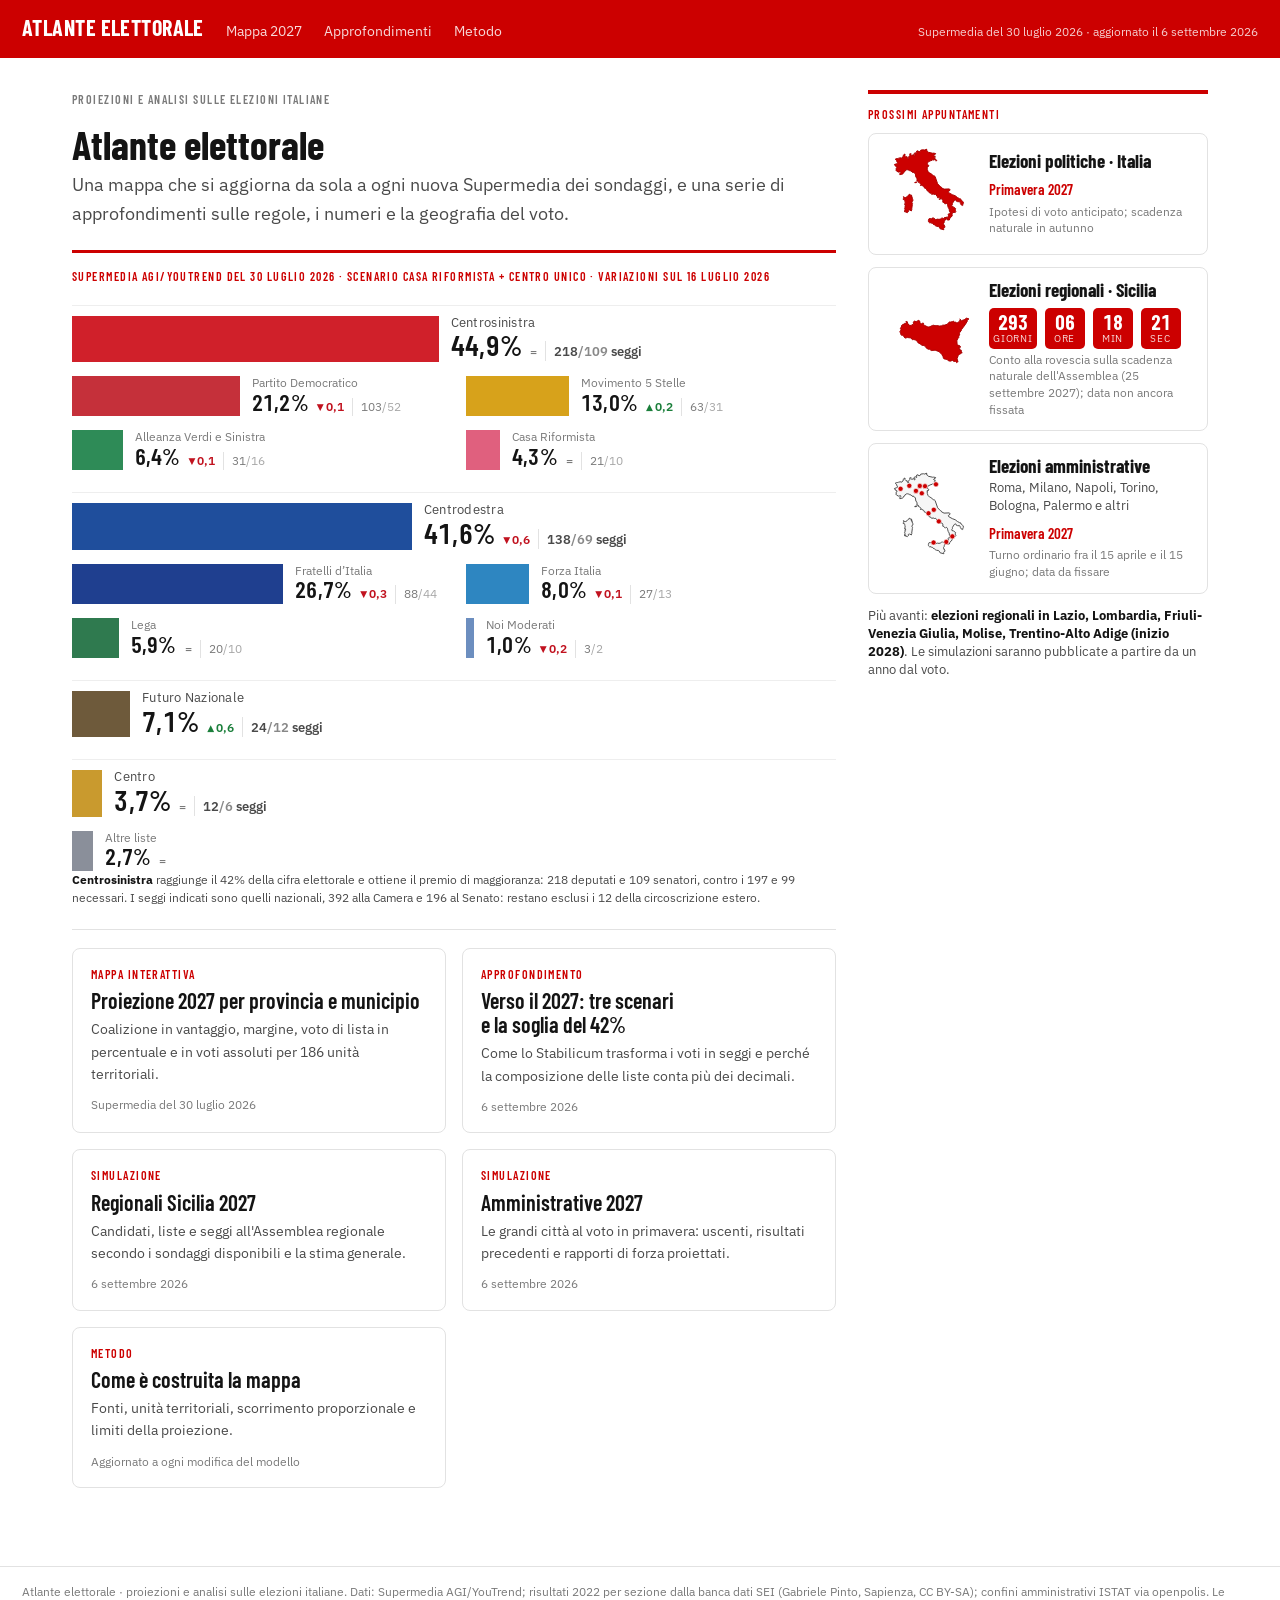
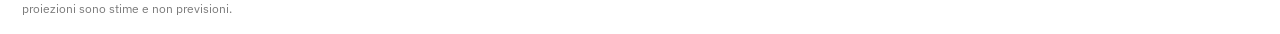
==== index.html @ 19d6c2e7 "Add files via upload" ====
<!doctype html>
<html lang="it">
<head>
<meta charset="utf-8">
<meta name="viewport" content="width=device-width,initial-scale=1">
<title>Atlante elettorale</title>
<meta name="description" content="Proiezioni e analisi sulle elezioni italiane: mappa interattiva del 2027 aggiornata ogni due settimane, simulazioni e approfondimenti.">
<link rel="stylesheet" href="https://fonts.googleapis.com/css2?family=Barlow+Condensed:wght@500;600;700&family=IBM+Plex+Sans:ital,wght@0,400;0,500;0,600;1,400&display=swap">
<link rel="stylesheet" href="./assets/site.css">
</head>
<body><nav class="site-nav">
  <a class="brand" href="./index.html">Atlante elettorale</a>
  <a class="item" href="./mappa/index.html">Mappa 2027</a>
  <a class="item" href="./approfondimenti/index.html">Approfondimenti</a>
  <a class="item" href="./approfondimenti/metodo.html">Metodo</a>
  <span class="right" id="site-updated"></span>
</nav><div class="home">
<main class="prose">
<div class="meta">Proiezioni e analisi sulle elezioni italiane</div>
<h1>Atlante elettorale</h1>
<p class="lede">Una mappa che si aggiorna da sola a ogni nuova Supermedia dei sondaggi, e una serie di approfondimenti sulle regole, i numeri e la geografia del voto.</p>
<section class="supermedia" id="supermedia">
  <div class="eyebrow" id="sm-title">Supermedia AGI/YouTrend applicata allo scenario</div>
  <div class="nat" id="sm-strip"></div>
  <p class="sm-cap" id="sm-cap"></p>
</section>
<div class="cards">
  <a class="card" href="mappa/index.html"><div class="k">Mappa interattiva</div><h3>Proiezione 2027 per provincia e municipio</h3><p>Coalizione in vantaggio, margine, voto di lista in percentuale e in voti assoluti per 186 unità territoriali.</p><div class="d">Supermedia del <span data-scenario>…</span></div></a>
  <a class="card" href="approfondimenti/scenari-2027.html"><div class="k">Approfondimento</div><h3>Verso il 2027: tre scenari e la soglia del 42%</h3><p>Come lo Stabilicum trasforma i voti in seggi e perché la composizione delle liste conta più dei decimali.</p><div class="d">6 settembre 2026</div></a>
  <a class="card" href="approfondimenti/regionali-sicilia-2027.html"><div class="k">Simulazione</div><h3>Regionali Sicilia 2027</h3><p>Candidati, liste e seggi all'Assemblea regionale secondo i sondaggi disponibili e la stima generale.</p><div class="d">6 settembre 2026</div></a>
  <a class="card" href="approfondimenti/amministrative-2027.html"><div class="k">Simulazione</div><h3>Amministrative 2027</h3><p>Le grandi città al voto in primavera: uscenti, risultati precedenti e rapporti di forza proiettati.</p><div class="d">6 settembre 2026</div></a>
  <a class="card" href="approfondimenti/metodo.html"><div class="k">Metodo</div><h3>Come è costruita la mappa</h3><p>Fonti, unità territoriali, scorrimento proporzionale e limiti della proiezione.</p><div class="d">Aggiornato a ogni modifica del modello</div></a>
</div>
</main>
<aside class="agenda"><div class="eyebrow">Prossimi appuntamenti</div><a class="evt" href="mappa/index.html"><svg class="shape" viewBox="0 0 120 120" aria-hidden="true"><path class="hl" d="M33.0 83.3 L32.0 82.7 L31.4 83.4 L30.9 81.7 L30.2 81.6 L29.8 82.6 L29.4 81.8 L29.5 81.0 L30.2 81.6 L30.3 81.3 L29.5 80.0 L30.0 79.3 L29.9 79.1 L29.8 79.0 L29.8 78.9 L29.5 78.5 L30.2 76.3 L30.0 74.8 L30.4 75.2 L30.9 73.8 L30.4 73.3 L30.0 73.8 L29.7 73.4 L29.8 72.3 L29.5 72.1 L30.4 71.6 L30.1 70.7 L30.3 69.7 L29.6 69.2 L29.7 68.3 L29.0 66.8 L28.3 67.0 L28.2 66.5 L28.0 67.0 L27.8 66.4 L28.3 65.8 L27.8 65.4 L28.4 64.1 L28.4 63.8 L28.1 63.4 L28.3 63.1 L29.1 64.3 L30.9 64.4 L32.5 63.5 L34.1 61.6 L35.3 61.2 L35.1 60.4 L35.3 60.5 L35.8 60.3 L35.8 60.4 L36.1 60.6 L36.0 60.9 L37.1 61.1 L37.3 61.8 L37.9 61.3 L38.2 61.7 L37.7 62.7 L38.1 62.4 L38.1 62.8 L38.4 62.6 L38.9 62.8 L38.5 62.8 L38.3 62.9 L38.2 63.5 L37.9 63.4 L37.7 63.5 L37.7 63.6 L38.3 63.8 L38.7 63.6 L38.5 63.9 L38.9 64.2 L39.3 64.3 L39.0 64.4 L38.9 64.9 L39.5 66.6 L39.8 67.2 L40.1 67.3 L39.6 68.7 L38.6 70.0 L38.8 71.1 L39.4 71.7 L39.0 72.6 L39.2 73.1 L38.4 78.7 L38.4 79.0 L38.7 79.2 L37.9 81.2 L36.2 80.1 L35.6 79.9 L35.2 80.4 L34.8 80.1 L34.1 80.9 L34.4 81.3 L34.1 82.3 L34.1 82.3 L33.3 83.0 L33.2 83.1 L33.0 83.3 L33.0 83.3Z M23.1 35.1 L24.7 33.2 L24.5 32.1 L22.1 32.7 L19.6 31.5 L18.7 30.3 L18.7 29.7 L19.2 29.6 L18.5 28.6 L19.3 27.8 L19.3 27.3 L20.1 27.1 L19.5 26.2 L19.7 25.8 L17.7 25.0 L17.7 24.0 L17.1 23.9 L16.8 23.1 L17.9 22.6 L18.8 22.8 L19.3 22.1 L20.1 22.1 L20.5 21.7 L20.3 21.0 L20.9 20.2 L19.5 19.3 L19.5 17.9 L18.2 17.1 L18.2 16.1 L19.1 15.9 L19.8 15.2 L20.3 15.8 L21.7 15.2 L22.3 15.5 L23.7 14.6 L25.8 15.3 L26.1 14.5 L26.9 14.4 L27.0 13.5 L27.9 13.1 L27.8 12.3 L27.4 11.9 L29.1 10.8 L29.0 10.4 L30.0 10.0 L30.0 12.1 L31.2 13.3 L33.0 13.7 L32.5 14.6 L33.3 14.9 L33.6 15.7 L33.4 16.1 L34.3 16.2 L34.7 15.4 L34.0 14.8 L34.3 14.5 L34.1 14.1 L35.8 12.2 L36.2 11.3 L35.8 10.3 L36.1 9.7 L36.7 9.5 L37.0 10.0 L37.4 9.6 L37.4 10.8 L38.0 11.5 L39.2 11.7 L39.4 11.1 L41.0 10.8 L41.7 12.3 L42.3 12.3 L42.6 12.0 L42.1 11.2 L42.5 10.5 L41.6 10.2 L41.6 9.3 L42.1 8.6 L43.0 8.3 L43.5 9.1 L44.7 9.2 L44.9 8.5 L44.1 7.9 L44.8 6.2 L46.2 6.0 L46.9 6.5 L46.6 6.9 L48.7 7.1 L49.8 5.1 L53.1 4.7 L54.0 5.1 L57.5 4.0 L57.3 4.5 L56.7 4.7 L56.9 5.6 L57.8 5.9 L57.9 6.9 L58.4 7.0 L59.1 7.8 L64.8 9.1 L65.8 8.9 L68.3 9.4 L68.1 10.2 L67.4 10.2 L65.8 11.6 L66.2 12.5 L67.9 12.7 L66.6 14.4 L67.0 14.8 L67.8 14.6 L67.3 15.9 L67.4 16.3 L68.9 17.0 L69.8 18.0 L69.2 18.5 L68.3 18.4 L69.0 18.2 L68.6 18.1 L68.7 17.8 L68.6 17.6 L68.0 17.0 L67.0 16.4 L66.9 16.9 L67.1 17.1 L66.2 17.6 L64.4 17.3 L63.8 18.0 L62.5 18.2 L58.6 20.1 L58.0 21.8 L58.3 23.3 L59.9 24.5 L58.7 26.2 L58.6 26.2 L58.2 26.2 L58.6 26.2 L58.1 25.7 L57.7 25.9 L57.9 29.3 L58.7 31.7 L60.8 33.9 L62.4 34.5 L65.2 36.9 L66.4 37.6 L66.8 37.4 L67.6 38.1 L70.8 47.2 L74.1 50.7 L75.5 51.4 L75.7 52.3 L78.8 53.9 L85.0 53.6 L85.9 54.0 L86.2 54.3 L86.3 55.3 L84.2 56.9 L84.6 58.3 L89.1 60.8 L92.8 62.2 L95.6 64.4 L98.2 65.8 L98.9 65.8 L99.2 66.0 L98.9 66.3 L99.5 66.3 L100.0 67.4 L101.1 68.1 L102.2 69.4 L102.5 69.6 L103.2 71.4 L102.9 71.7 L102.9 72.0 L102.4 72.5 L102.2 74.2 L101.9 74.5 L99.8 73.2 L99.2 71.9 L99.5 71.4 L98.9 70.7 L98.9 70.3 L98.6 70.0 L98.7 70.0 L98.4 69.7 L95.8 69.6 L93.6 68.5 L93.9 68.0 L93.0 67.4 L91.6 68.1 L89.3 71.7 L89.4 72.9 L88.4 74.7 L88.7 75.7 L90.5 76.1 L93.3 78.2 L92.9 79.1 L93.2 80.1 L92.9 81.1 L93.6 81.9 L92.8 83.2 L91.3 82.8 L89.3 83.9 L88.8 84.9 L89.0 87.6 L87.2 89.0 L86.1 90.5 L85.4 92.5 L82.9 92.5 L82.2 91.7 L82.2 89.6 L83.4 89.1 L84.2 87.5 L84.4 86.5 L83.7 85.6 L84.8 84.8 L86.2 84.6 L86.5 83.1 L85.6 81.8 L85.2 78.8 L84.0 76.8 L83.2 74.0 L83.4 73.9 L83.4 73.8 L83.3 73.5 L82.5 72.2 L82.2 71.9 L82.2 71.8 L81.4 71.8 L80.7 72.5 L79.9 72.1 L79.6 72.2 L79.6 71.7 L78.6 70.8 L77.0 70.1 L77.6 68.7 L76.1 66.0 L73.9 66.4 L73.4 66.6 L72.7 67.0 L72.8 66.4 L73.8 65.7 L73.7 65.3 L73.3 65.1 L72.7 64.5 L72.3 64.3 L71.7 64.8 L71.1 64.4 L70.9 64.6 L71.0 64.9 L70.6 64.8 L70.7 64.2 L70.4 63.4 L68.5 60.5 L67.6 60.3 L67.2 60.8 L65.1 59.9 L63.4 60.6 L62.6 59.2 L60.4 58.5 L59.0 56.6 L57.4 55.6 L56.8 53.9 L55.2 52.7 L54.6 52.8 L53.2 50.3 L50.5 49.1 L50.1 49.2 L49.9 49.6 L49.3 49.3 L49.3 48.8 L49.9 48.7 L49.9 48.0 L48.2 46.0 L46.6 45.4 L46.9 44.3 L46.1 43.9 L44.9 44.1 L45.1 41.1 L43.4 38.2 L43.5 38.2 L43.6 37.8 L43.4 38.0 L43.0 35.0 L41.8 33.6 L40.2 32.7 L40.0 32.8 L40.1 33.3 L37.6 31.5 L35.8 30.4 L35.6 30.9 L34.8 30.2 L33.5 29.8 L33.5 29.9 L32.9 29.7 L32.2 29.7 L30.1 31.0 L29.9 31.9 L28.7 32.5 L28.0 34.2 L27.3 34.9 L23.6 35.9 L23.1 35.1Z M43.8 45.7 L42.3 46.0 L42.1 45.6 L43.1 45.5 L43.2 45.1 L43.9 45.4 L44.3 44.7 L44.5 44.9 L44.4 45.2 L44.5 45.6 L44.1 45.8 L44.4 46.3 L43.8 45.7Z M72.7 101.3 L71.5 100.5 L69.7 100.5 L69.1 100.1 L68.5 100.0 L67.1 98.7 L65.1 97.7 L64.3 96.7 L63.2 96.7 L62.7 95.9 L60.7 96.0 L59.3 94.7 L59.2 94.2 L58.9 93.7 L59.4 93.0 L59.2 92.7 L59.6 91.7 L59.4 91.6 L61.0 90.7 L61.1 90.0 L62.4 91.5 L63.7 90.9 L63.5 90.5 L63.9 89.9 L64.5 90.1 L65.4 89.6 L65.9 90.7 L67.0 90.7 L67.2 91.4 L68.5 92.1 L70.5 91.4 L72.5 91.7 L74.1 91.4 L75.8 90.2 L76.1 90.3 L77.0 89.9 L77.4 90.3 L78.3 90.6 L79.2 90.0 L79.4 89.4 L79.3 89.2 L79.7 89.8 L81.6 88.9 L82.4 89.2 L81.8 89.4 L81.2 91.1 L79.2 94.1 L78.9 95.9 L78.2 96.8 L78.3 98.4 L79.5 99.1 L79.3 99.5 L79.2 99.1 L79.0 99.2 L79.0 99.6 L79.8 100.4 L79.6 101.1 L80.1 101.4 L79.6 101.4 L78.4 102.9 L78.3 103.6 L78.6 104.7 L73.9 103.5 L72.7 101.3Z "/></svg><div><div class="t">Elezioni politiche · Italia</div><div class="when">Primavera 2027</div><div class="note">Ipotesi di voto anticipato; scadenza naturale in autunno</div></div></a><a class="evt" href="approfondimenti/regionali-sicilia-2027.html"><svg class="shape" viewBox="0 0 120 120" aria-hidden="true"><path class="hl" d="M37.6 46.2 L32.9 45.7 L30.0 46.4 L28.1 43.6 L27.0 42.9 L25.8 43.0 L24.7 41.7 L24.5 40.1 L23.4 38.2 L24.3 37.7 L25.0 35.8 L24.2 34.6 L25.9 31.2 L25.2 31.0 L25.9 30.8 L27.2 29.2 L29.2 28.9 L29.7 27.8 L31.0 27.9 L31.7 26.9 L31.2 25.7 L31.5 25.2 L31.8 25.6 L32.6 25.5 L33.7 28.8 L36.2 30.7 L38.1 30.2 L40.9 28.6 L40.2 26.9 L40.7 26.8 L40.9 25.7 L41.6 25.1 L43.9 25.8 L47.3 24.0 L47.6 24.8 L48.6 25.4 L48.8 27.2 L48.5 27.2 L49.1 27.9 L50.7 28.4 L52.4 27.5 L53.2 27.8 L53.2 29.3 L54.0 30.2 L58.8 32.6 L61.2 32.1 L64.2 30.6 L66.2 30.2 L67.4 30.9 L69.6 30.7 L73.4 31.3 L75.6 31.0 L77.1 30.2 L79.7 30.1 L82.7 29.1 L85.7 26.0 L86.8 26.4 L89.6 25.7 L90.2 25.1 L91.8 26.4 L93.8 26.5 L94.0 27.1 L95.1 27.5 L98.2 25.3 L99.0 23.3 L98.5 22.4 L99.3 23.1 L99.0 24.2 L100.4 24.6 L104.0 23.4 L107.0 21.4 L110.0 22.5 L108.1 23.3 L107.5 25.1 L107.9 25.0 L105.7 29.0 L100.7 35.7 L100.6 36.5 L98.2 39.8 L98.0 40.4 L98.4 41.4 L97.8 43.2 L97.2 43.9 L97.2 45.8 L95.6 47.4 L95.2 48.9 L95.1 48.3 L94.8 49.0 L95.2 54.6 L97.6 55.8 L98.0 55.4 L99.4 57.1 L98.5 57.2 L98.7 58.6 L98.2 56.9 L97.5 57.3 L97.5 58.7 L98.0 60.1 L98.8 59.9 L99.0 60.3 L98.4 60.4 L98.9 61.4 L100.4 61.6 L100.5 63.3 L99.9 63.1 L99.9 63.9 L100.6 63.8 L101.5 65.0 L99.9 65.0 L99.4 65.9 L99.5 66.1 L98.2 66.5 L96.6 68.1 L95.1 72.1 L96.2 75.9 L96.0 76.5 L95.6 76.2 L94.6 77.1 L93.0 75.3 L91.3 75.6 L89.2 74.3 L86.6 75.2 L84.2 74.7 L82.8 73.3 L81.4 72.8 L78.9 72.4 L78.0 71.5 L77.6 69.6 L75.9 66.7 L72.6 63.3 L67.7 61.5 L62.8 61.9 L60.9 60.4 L58.9 60.2 L56.5 58.7 L56.1 57.6 L53.7 55.6 L50.8 55.3 L49.6 54.0 L46.1 52.1 L45.6 51.0 L43.3 48.7 L40.8 48.2 L39.3 48.5 L37.6 46.2Z "/></svg><div><div class="t">Elezioni regionali · Sicilia</div><div class="cd" data-date="2027-09-25T07:00:00+02:00"><span><b>–</b><i>giorni</i></span><span><b>–</b><i>ore</i></span><span><b>–</b><i>min</i></span><span><b>–</b><i>sec</i></span></div><div class="note">Conto alla rovescia sulla scadenza naturale dell'Assemblea (25 settembre 2027); data non ancora fissata</div></div></a><a class="evt" href="approfondimenti/amministrative-2027.html"><svg class="shape" viewBox="0 0 120 120" aria-hidden="true"><path d="M33.0 83.3 L32.0 82.7 L31.4 83.4 L30.9 81.7 L30.2 81.6 L29.8 82.6 L29.4 81.8 L29.5 81.0 L30.2 81.6 L30.3 81.3 L29.5 80.0 L30.0 79.3 L29.9 79.1 L29.8 79.0 L29.8 78.9 L29.5 78.5 L30.2 76.3 L30.0 74.8 L30.4 75.2 L30.9 73.8 L30.4 73.3 L30.0 73.8 L29.7 73.4 L29.8 72.3 L29.5 72.1 L30.4 71.6 L30.1 70.7 L30.3 69.7 L29.6 69.2 L29.7 68.3 L29.0 66.8 L28.3 67.0 L28.2 66.5 L28.0 67.0 L27.8 66.4 L28.3 65.8 L27.8 65.4 L28.4 64.1 L28.4 63.8 L28.1 63.4 L28.3 63.1 L29.1 64.3 L30.9 64.4 L32.5 63.5 L34.1 61.6 L35.3 61.2 L35.1 60.4 L35.3 60.5 L35.8 60.3 L35.8 60.4 L36.1 60.6 L36.0 60.9 L37.1 61.1 L37.3 61.8 L37.9 61.3 L38.2 61.7 L37.7 62.7 L38.1 62.4 L38.1 62.8 L38.4 62.6 L38.9 62.8 L38.5 62.8 L38.3 62.9 L38.2 63.5 L37.9 63.4 L37.7 63.5 L37.7 63.6 L38.3 63.8 L38.7 63.6 L38.5 63.9 L38.9 64.2 L39.3 64.3 L39.0 64.4 L38.9 64.9 L39.5 66.6 L39.8 67.2 L40.1 67.3 L39.6 68.7 L38.6 70.0 L38.8 71.1 L39.4 71.7 L39.0 72.6 L39.2 73.1 L38.4 78.7 L38.4 79.0 L38.7 79.2 L37.9 81.2 L36.2 80.1 L35.6 79.9 L35.2 80.4 L34.8 80.1 L34.1 80.9 L34.4 81.3 L34.1 82.3 L34.1 82.3 L33.3 83.0 L33.2 83.1 L33.0 83.3 L33.0 83.3Z M23.1 35.1 L24.7 33.2 L24.5 32.1 L22.1 32.7 L19.6 31.5 L18.7 30.3 L18.7 29.7 L19.2 29.6 L18.5 28.6 L19.3 27.8 L19.3 27.3 L20.1 27.1 L19.5 26.2 L19.7 25.8 L17.7 25.0 L17.7 24.0 L17.1 23.9 L16.8 23.1 L17.9 22.6 L18.8 22.8 L19.3 22.1 L20.1 22.1 L20.5 21.7 L20.3 21.0 L20.9 20.2 L19.5 19.3 L19.5 17.9 L18.2 17.1 L18.2 16.1 L19.1 15.9 L19.8 15.2 L20.3 15.8 L21.7 15.2 L22.3 15.5 L23.7 14.6 L25.8 15.3 L26.1 14.5 L26.9 14.4 L27.0 13.5 L27.9 13.1 L27.8 12.3 L27.4 11.9 L29.1 10.8 L29.0 10.4 L30.0 10.0 L30.0 12.1 L31.2 13.3 L33.0 13.7 L32.5 14.6 L33.3 14.9 L33.6 15.7 L33.4 16.1 L34.3 16.2 L34.7 15.4 L34.0 14.8 L34.3 14.5 L34.1 14.1 L35.8 12.2 L36.2 11.3 L35.8 10.3 L36.1 9.7 L36.7 9.5 L37.0 10.0 L37.4 9.6 L37.4 10.8 L38.0 11.5 L39.2 11.7 L39.4 11.1 L41.0 10.8 L41.7 12.3 L42.3 12.3 L42.6 12.0 L42.1 11.2 L42.5 10.5 L41.6 10.2 L41.6 9.3 L42.1 8.6 L43.0 8.3 L43.5 9.1 L44.7 9.2 L44.9 8.5 L44.1 7.9 L44.8 6.2 L46.2 6.0 L46.9 6.5 L46.6 6.9 L48.7 7.1 L49.8 5.1 L53.1 4.7 L54.0 5.1 L57.5 4.0 L57.3 4.5 L56.7 4.7 L56.9 5.6 L57.8 5.9 L57.9 6.9 L58.4 7.0 L59.1 7.8 L64.8 9.1 L65.8 8.9 L68.3 9.4 L68.1 10.2 L67.4 10.2 L65.8 11.6 L66.2 12.5 L67.9 12.7 L66.6 14.4 L67.0 14.8 L67.8 14.6 L67.3 15.9 L67.4 16.3 L68.9 17.0 L69.8 18.0 L69.2 18.5 L68.3 18.4 L69.0 18.2 L68.6 18.1 L68.7 17.8 L68.6 17.6 L68.0 17.0 L67.0 16.4 L66.9 16.9 L67.1 17.1 L66.2 17.6 L64.4 17.3 L63.8 18.0 L62.5 18.2 L58.6 20.1 L58.0 21.8 L58.3 23.3 L59.9 24.5 L58.7 26.2 L58.6 26.2 L58.2 26.2 L58.6 26.2 L58.1 25.7 L57.7 25.9 L57.9 29.3 L58.7 31.7 L60.8 33.9 L62.4 34.5 L65.2 36.9 L66.4 37.6 L66.8 37.4 L67.6 38.1 L70.8 47.2 L74.1 50.7 L75.5 51.4 L75.7 52.3 L78.8 53.9 L85.0 53.6 L85.9 54.0 L86.2 54.3 L86.3 55.3 L84.2 56.9 L84.6 58.3 L89.1 60.8 L92.8 62.2 L95.6 64.4 L98.2 65.8 L98.9 65.8 L99.2 66.0 L98.9 66.3 L99.5 66.3 L100.0 67.4 L101.1 68.1 L102.2 69.4 L102.5 69.6 L103.2 71.4 L102.9 71.7 L102.9 72.0 L102.4 72.5 L102.2 74.2 L101.9 74.5 L99.8 73.2 L99.2 71.9 L99.5 71.4 L98.9 70.7 L98.9 70.3 L98.6 70.0 L98.7 70.0 L98.4 69.7 L95.8 69.6 L93.6 68.5 L93.9 68.0 L93.0 67.4 L91.6 68.1 L89.3 71.7 L89.4 72.9 L88.4 74.7 L88.7 75.7 L90.5 76.1 L93.3 78.2 L92.9 79.1 L93.2 80.1 L92.9 81.1 L93.6 81.9 L92.8 83.2 L91.3 82.8 L89.3 83.9 L88.8 84.9 L89.0 87.6 L87.2 89.0 L86.1 90.5 L85.4 92.5 L82.9 92.5 L82.2 91.7 L82.2 89.6 L83.4 89.1 L84.2 87.5 L84.4 86.5 L83.7 85.6 L84.8 84.8 L86.2 84.6 L86.5 83.1 L85.6 81.8 L85.2 78.8 L84.0 76.8 L83.2 74.0 L83.4 73.9 L83.4 73.8 L83.3 73.5 L82.5 72.2 L82.2 71.9 L82.2 71.8 L81.4 71.8 L80.7 72.5 L79.9 72.1 L79.6 72.2 L79.6 71.7 L78.6 70.8 L77.0 70.1 L77.6 68.7 L76.1 66.0 L73.9 66.4 L73.4 66.6 L72.7 67.0 L72.8 66.4 L73.8 65.7 L73.7 65.3 L73.3 65.1 L72.7 64.5 L72.3 64.3 L71.7 64.8 L71.1 64.4 L70.9 64.6 L71.0 64.9 L70.6 64.8 L70.7 64.2 L70.4 63.4 L68.5 60.5 L67.6 60.3 L67.2 60.8 L65.1 59.9 L63.4 60.6 L62.6 59.2 L60.4 58.5 L59.0 56.6 L57.4 55.6 L56.8 53.9 L55.2 52.7 L54.6 52.8 L53.2 50.3 L50.5 49.1 L50.1 49.2 L49.9 49.6 L49.3 49.3 L49.3 48.8 L49.9 48.7 L49.9 48.0 L48.2 46.0 L46.6 45.4 L46.9 44.3 L46.1 43.9 L44.9 44.1 L45.1 41.1 L43.4 38.2 L43.5 38.2 L43.6 37.8 L43.4 38.0 L43.0 35.0 L41.8 33.6 L40.2 32.7 L40.0 32.8 L40.1 33.3 L37.6 31.5 L35.8 30.4 L35.6 30.9 L34.8 30.2 L33.5 29.8 L33.5 29.9 L32.9 29.7 L32.2 29.7 L30.1 31.0 L29.9 31.9 L28.7 32.5 L28.0 34.2 L27.3 34.9 L23.6 35.9 L23.1 35.1Z M43.8 45.7 L42.3 46.0 L42.1 45.6 L43.1 45.5 L43.2 45.1 L43.9 45.4 L44.3 44.7 L44.5 44.9 L44.4 45.2 L44.5 45.6 L44.1 45.8 L44.4 46.3 L43.8 45.7Z M72.7 101.3 L71.5 100.5 L69.7 100.5 L69.1 100.1 L68.5 100.0 L67.1 98.7 L65.1 97.7 L64.3 96.7 L63.2 96.7 L62.7 95.9 L60.7 96.0 L59.3 94.7 L59.2 94.2 L58.9 93.7 L59.4 93.0 L59.2 92.7 L59.6 91.7 L59.4 91.6 L61.0 90.7 L61.1 90.0 L62.4 91.5 L63.7 90.9 L63.5 90.5 L63.9 89.9 L64.5 90.1 L65.4 89.6 L65.9 90.7 L67.0 90.7 L67.2 91.4 L68.5 92.1 L70.5 91.4 L72.5 91.7 L74.1 91.4 L75.8 90.2 L76.1 90.3 L77.0 89.9 L77.4 90.3 L78.3 90.6 L79.2 90.0 L79.4 89.4 L79.3 89.2 L79.7 89.8 L81.6 88.9 L82.4 89.2 L81.8 89.4 L81.2 91.1 L79.2 94.1 L78.9 95.9 L78.2 96.8 L78.3 98.4 L79.5 99.1 L79.3 99.5 L79.2 99.1 L79.0 99.2 L79.0 99.6 L79.8 100.4 L79.6 101.1 L80.1 101.4 L79.6 101.4 L78.4 102.9 L78.3 103.6 L78.6 104.7 L73.9 103.5 L72.7 101.3Z "/><circle cx="59.4" cy="54.1" r="3.2"><title>Roma</title></circle><circle cx="35.4" cy="19.7" r="3.2"><title>Milano</title></circle><circle cx="72.3" cy="64.2" r="3.2"><title>Napoli</title></circle><circle cx="24.5" cy="23.5" r="3.2"><title>Torino</title></circle><circle cx="51.0" cy="29.1" r="3.2"><title>Bologna</title></circle><circle cx="68.7" cy="17.9" r="3.2"><title>Trieste</title></circle><circle cx="65.7" cy="90.6" r="3.2"><title>Palermo</title></circle><circle cx="48.5" cy="19.9" r="3.2"><title>Verona</title></circle><circle cx="55.0" cy="20.2" r="3.2"><title>Padova</title></circle><circle cx="43.7" cy="26.1" r="3.2"><title>Parma</title></circle><circle cx="81.6" cy="89.9" r="3.2"><title>Messina</title></circle><circle cx="89.2" cy="83.0" r="3.2"><title>Catanzaro</title></circle><circle cx="66.0" cy="49.7" r="3.2"><title>L'Aquila</title></circle></svg><div><div class="t">Elezioni amministrative</div><div class="s">Roma, Milano, Napoli, Torino, Bologna, Palermo e altri</div><div class="when">Primavera 2027</div><div class="note">Turno ordinario fra il 15 aprile e il 15 giugno; data da fissare</div></div></a><div class="more">Più avanti: <b>elezioni regionali in Lazio, Lombardia, Friuli-Venezia Giulia, Molise, Trentino-Alto Adige (inizio 2028)</b>. Le simulazioni saranno pubblicate a partire da un anno dal voto.</div></aside>
</div><script>
(function(){
  const P={FdI:['Fratelli d’Italia','#1F3F8F'],PD:['Partito Democratico','#C5303A'],M5S:['Movimento 5 Stelle','#D7A21B'],FN:['Futuro Nazionale','#5C4632'],FI:['Forza Italia','#2E86C1'],AVS:['Alleanza Verdi e Sinistra','#2E8B57'],Lega:['Lega','#2F7A4F'],CasaRif:['Casa Riformista','#E0607E'],Centro:['Lista di centro (Azione–PLD)','#8E6BB8'],NM:['Noi Moderati','#6C8EBF'],Altri:['Altre liste','#8A8F9A']};
  const C={CSX:['Centrosinistra','var(--csx)'],CDX:['Centrodestra','var(--cdx)'],FN:['Futuro Nazionale','var(--fn)'],CENTRO:['Centro','var(--centro)']};
  // ---- seggi secondo lo Stabilicum: 392 alla Camera e 196 al Senato (esclusi estero), premio di 70/35 a chi raggiunge il 42% ----
  function computeSeats(T, C, total, bonus){
    const elig=new Set();
    Object.entries(C).forEach(([c,ks])=>{
      if(ks.length===1){ if(T[ks[0]]>=3) elig.add(ks[0]); return; }
      if(ks.reduce((a,k)=>a+T[k],0) < 10) return;
      ks.filter(k=>T[k]>=3).forEach(k=>elig.add(k));
      const below=ks.filter(k=>T[k]<3).sort((a,b)=>T[b]-T[a]);
      if(below.length) elig.add(below[0]);
    });
    const cifra={}; Object.entries(C).forEach(([c,ks])=>cifra[c]=ks.filter(k=>elig.has(k)).reduce((a,k)=>a+T[k],0));
    const win=Object.keys(cifra).find(c=>cifra[c]>=42)||null;
    const hare=(keys,n)=>{ const tot=keys.reduce((a,k)=>a+T[k],0), q={}, fl={};
      keys.forEach(k=>{q[k]=T[k]/tot*n; fl[k]=Math.floor(q[k]);});
      let rem=n-keys.reduce((a,k)=>a+fl[k],0);
      keys.slice().sort((a,b)=>(q[b]-fl[b])-(q[a]-fl[a])).slice(0,rem).forEach(k=>fl[k]++);
      return fl; };
    const lists=hare([...elig], total-(win?bonus:0));
    if(win) Object.entries(hare(C[win].filter(k=>elig.has(k)), bonus)).forEach(([k,v])=>lists[k]=(lists[k]||0)+v);
    const coal={}; Object.entries(C).forEach(([c,ks])=>coal[c]=ks.reduce((a,k)=>a+(lists[k]||0),0));
    return {lists, coal, win, cifra, majority: Math.floor(total/2)+1};
  }

  const fmt=v=>v.toFixed(1).replace('.',',');
  fetch('data/scenario.json?t='+Date.now()).then(r=>r.json()).then(s=>{
    const T=s.targets, el=document.getElementById('sm-strip'); if(!el) return;
    document.getElementById('sm-title').textContent='Supermedia AGI/YouTrend del '+s.supermedia.label+' · scenario Casa Riformista + centro unico'+(s.previous?' · variazioni sul '+s.previous.label:'');
    const groups=Object.entries(s.coalitions).map(([k,ps])=>({k,ps,sum:ps.reduce((a,p)=>a+T[p],0)})).sort((a,b)=>b.sum-a.sum);
    const scaleMax=groups[0].sum; // scala unica: la coalizione più forte
    const MAXW=48; // quota massima di larghezza occupata dalla barra, il resto è per il testo
    const PT=s.prevTargets||null;
    const delta=d=>{ if(d===null) return '';
      const v=Math.round(d*10)/10;
      if(Math.abs(v)<0.05) return `<span class="d same" title="invariato rispetto alla Supermedia precedente">=</span>`;
      const up=v>0;
      return `<span class="d ${up?'up':'down'}" title="${up?'in crescita':'in calo'} rispetto alla Supermedia precedente"><span class="ar">${up?'▲':'▼'}</span>${fmt(Math.abs(v))}</span>`; };
    const SC=computeSeats(T,s.coalitions,392,70), SS=computeSeats(T,s.coalitions,196,35);
    const seat=(k,coal)=>{ const c=coal?SC.coal[k]:SC.lists[k], se=coal?SS.coal[k]:SS.lists[k];
      if(c===undefined) return '';
      return `<span class="s" title="Seggi proiettati: ${c} alla Camera e ${se} al Senato (su 392 e 196 seggi nazionali)">${c}<i>/${se}</i>${coal?'<b class="sg"> seggi</b>':''}</span>`; };
    const tile=(cls,name,v,c,m,d,sk,isCoal)=>`<div class="t ${cls}"><div class="bar" style="width:${isCoal?`calc(${Math.max(v/scaleMax*MAXW,1.5).toFixed(2)}% * var(--cmul))`:`calc(${Math.max(v/scaleMax*MAXW,0.8).toFixed(2)}% * var(--mul))`};background:${c}"></div><div class="txt"><div class="l" title="${name}">${name}</div><div class="r"><span class="v num">${fmt(v)}%</span>${delta(d)}${seat(sk,isCoal)}</div></div></div>`;
    const dList=k=>PT&&PT[k]!==undefined?T[k]-PT[k]:null;
    const dCoal=ks=>PT?ks.reduce((a,k)=>a+T[k],0)-ks.reduce((a,k)=>a+(PT[k]||0),0):null;
    let html='';
    groups.forEach(g=>{
      html+=tile('coal',C[g.k][0],g.sum,C[g.k][1],0,dCoal(g.ps),g.k,true);
      if(g.ps.length>1) [...g.ps].sort((a,b)=>T[b]-T[a]).forEach(p=>{ html+=tile('',P[p][0],T[p],P[p][1],0,dList(p),p,false); });
    });
    html+=tile('',P.Altri[0],T.Altri,P.Altri[1],0,dList('Altri'),'Altri',false);
    el.innerHTML=html;
    const cap=document.getElementById('sm-cap');
    if(cap){ const w=SC.win, nm=w?C[w][0]:null;
      cap.innerHTML = (w?`<b>${nm}</b> raggiunge il 42% della cifra elettorale e ottiene il premio di maggioranza: ${SC.coal[w]} deputati e ${SS.coal[w]} senatori, contro i ${SC.majority} e ${SS.majority} necessari.`
                        :`Nessuna coalizione raggiunge il 42%: i seggi si ripartiscono in proporzione e la maggioranza (${SC.majority} deputati, ${SS.majority} senatori) andrebbe costruita dopo il voto.`)
        + ` I seggi indicati sono quelli nazionali, 392 alla Camera e 196 al Senato: restano esclusi i 12 della circoscrizione estero.`; }
  }).catch(()=>{});
})();
</script>
<footer class="site-footer">Atlante elettorale · proiezioni e analisi sulle elezioni italiane. Dati: Supermedia AGI/YouTrend; risultati 2022 per sezione dalla banca dati SEI (Gabriele Pinto, Sapienza, CC BY-SA); confini amministrativi ISTAT via openpolis. Le proiezioni sono stime e non previsioni.</footer><script>
fetch('./data/scenario.json?t='+Date.now()).then(r=>r.json()).then(s=>{const e=document.getElementById('site-updated'); if(e) e.textContent='Supermedia del '+s.supermedia.label+' · aggiornato il '+s.updatedLabel; document.querySelectorAll('[data-scenario]').forEach(x=>x.textContent=s.supermedia.label);}).catch(()=>{});
(function(){
  const cds=[...document.querySelectorAll('.cd[data-date]')]; if(!cds.length) return;
  const pad=n=>String(n).padStart(2,'0');
  function tick(){ const now=Date.now(); cds.forEach(el=>{ let d=(new Date(el.dataset.date)-now)/1000; if(d<0) d=0;
    const v=[Math.floor(d/86400), pad(Math.floor(d%86400/3600)), pad(Math.floor(d%3600/60)), pad(Math.floor(d%60))];
    el.querySelectorAll('b').forEach((b,i)=>b.textContent=v[i]); }); }
  tick(); setInterval(tick,1000);
})();
</script>
</body>
</html>
---- assets/site.css ----
/* Atlante elettorale — foglio di stile condiviso */

:root{
  --ground:#FFFFFF; --panel:#FFFFFF; --panel2:#F6F6F6; --line:#E2E2E2; --line2:#EEEEEE;
  --ink:#141414; --ink2:#4A4A4A; --muted:#7A7A7A;
  --brand:#CC0000; --brand2:#A80000; --onbrand:#FFFFFF;
  --csx:#D0202A; --cdx:#1F4E9C; --fn:#6E5A3B; --centro:#C99A2E; --other:#9A9A9A;
  --accent:#CC0000; --focus:#CC0000;
  --sel:#141414;
  --shadow:0 1px 2px rgba(20,25,40,.06),0 8px 24px rgba(20,25,40,.08);
}
@media (prefers-color-scheme:dark){
  :root:not([data-theme="light"]){
    --ground:#111111; --panel:#1A1A1A; --panel2:#222222; --line:#333333; --line2:#2A2A2A;
    --ink:#F2F2F2; --ink2:#C4C4C4; --muted:#8E8E8E;
    --brand:#CC0000; --brand2:#A80000; --onbrand:#FFFFFF;
    --csx:#E4505A; --cdx:#5B87D6; --fn:#B39268; --centro:#D9B04C; --other:#6F6F6F;
    --accent:#FF4D4D; --focus:#FF4D4D; --sel:#F3F3F3;
    --shadow:0 1px 2px rgba(0,0,0,.4),0 8px 24px rgba(0,0,0,.35);
  }
}
:root[data-theme="dark"]{
  --ground:#111111; --panel:#1A1A1A; --panel2:#222222; --line:#333333; --line2:#2A2A2A;
  --ink:#F2F2F2; --ink2:#C4C4C4; --muted:#8E8E8E;
  --brand:#CC0000; --brand2:#A80000; --onbrand:#FFFFFF;
  --csx:#E4505A; --cdx:#5B87D6; --fn:#B39268; --centro:#D9B04C; --other:#6F6F6F;
  --accent:#FF4D4D; --focus:#FF4D4D; --sel:#F3F3F3;
  --shadow:0 1px 2px rgba(0,0,0,.4),0 8px 24px rgba(0,0,0,.35);
}
*{box-sizing:border-box}
html,body{height:100%}
body{margin:0;background:var(--ground);color:var(--ink);font-family:"IBM Plex Sans",system-ui,-apple-system,"Segoe UI",Roboto,sans-serif;font-size:14px;line-height:1.45;-webkit-font-smoothing:antialiased}
h1,h2,h3{font-family:"Barlow Condensed","Arial Narrow",Arial,sans-serif;text-wrap:balance;margin:0}
.num{font-variant-numeric:tabular-nums}
a{color:inherit}
button{font:inherit;color:inherit}
:focus-visible{outline:2px solid var(--focus);outline-offset:2px}

.site-nav{display:flex;flex-wrap:wrap;align-items:baseline;gap:6px 22px;padding:12px 22px;background:var(--brand);color:var(--onbrand)}
.site-nav .brand{font-family:"Barlow Condensed",Arial,sans-serif;font-weight:700;font-size:22px;letter-spacing:.02em;text-transform:uppercase;text-decoration:none;color:var(--onbrand)}
.site-nav a.item{color:rgba(255,255,255,.85);text-decoration:none;font-size:13.5px;padding:2px 0;border-bottom:2px solid transparent}
.site-nav a.item:hover,.site-nav a.item[aria-current="page"]{color:#fff;border-bottom-color:#fff}
.site-nav .right{margin-left:auto;font-size:12px;color:rgba(255,255,255,.8)}
.site-footer{border-top:3px solid var(--brand)}
.prose h1{color:var(--ink)}
.prose .meta,.card .k{color:var(--brand)}
.card:hover{border-color:var(--brand)}
.site-footer{border-top:1px solid var(--line);background:var(--panel);padding:16px 22px;font-size:12px;color:var(--muted)}
.site-footer a{color:inherit}
.prose{max-width:72ch;margin:0 auto;padding:36px 22px 60px;font-size:16px;line-height:1.6}
.prose h1{font-size:40px;font-weight:700;line-height:1.05;margin:0 0 6px}
.prose h2{font-size:26px;font-weight:600;margin:34px 0 8px}
.prose .lede{font-size:18px;color:var(--ink2);margin:0 0 20px}
.prose .meta{font-family:"Barlow Condensed",Arial,sans-serif;font-weight:600;font-size:12px;letter-spacing:.12em;text-transform:uppercase;color:var(--muted);margin-bottom:14px}
.prose p{margin:0 0 14px}
.prose table{width:100%;border-collapse:collapse;margin:14px 0 20px;font-size:14px;font-variant-numeric:tabular-nums}
.prose th{font-family:"Barlow Condensed",Arial,sans-serif;font-weight:600;letter-spacing:.06em;text-transform:uppercase;font-size:12px;color:var(--muted);text-align:left;padding:6px 8px 4px;border-bottom:1px solid var(--line)}
.prose td{padding:5px 8px;border-bottom:1px solid var(--line2)}
.prose th.n,.prose td.n{text-align:right}
.prose tr.tot td{font-weight:600;border-top:1px solid var(--line)}
.prose .tablewrap{overflow-x:auto}
.cards{display:grid;grid-template-columns:repeat(auto-fill,minmax(280px,1fr));gap:16px;margin:18px 0}
.card{display:block;text-decoration:none;color:inherit;border:1px solid var(--line);border-radius:8px;background:var(--panel);padding:16px 18px}
.card:hover{border-color:var(--ink2)}
.card .k{font-family:"Barlow Condensed",Arial,sans-serif;font-weight:600;font-size:12px;letter-spacing:.12em;text-transform:uppercase;color:var(--accent)}
.card h3{font-family:"Barlow Condensed",Arial,sans-serif;font-size:22px;font-weight:600;margin:4px 0 6px;line-height:1.1}
.card p{margin:0;font-size:14px;color:var(--ink2)}
.card .d{margin-top:10px;font-size:12px;color:var(--muted)}

.eyebrow{font-family:"Barlow Condensed",Arial,sans-serif;font-weight:600;font-size:12px;letter-spacing:.12em;text-transform:uppercase;color:var(--brand)}
/* home */
.home{display:grid;grid-template-columns:minmax(0,1fr) 340px;gap:32px;max-width:1180px;margin:0 auto;padding:32px 22px 60px}
@media (max-width:960px){.home{grid-template-columns:1fr}}
.home .prose{padding:0;margin:0;max-width:none}
.agenda{border-top:4px solid var(--brand);padding-top:12px}
.agenda .eyebrow{margin-bottom:10px}
.evt{display:grid;grid-template-columns:96px 1fr;gap:12px;align-items:center;border:1px solid var(--line);border-radius:8px;padding:12px;margin-bottom:12px;background:var(--panel);text-decoration:none;color:inherit}
a.evt:hover{border-color:var(--brand)}
.evt.soft{opacity:.85}
.evt .shape{width:96px;height:96px;display:block}
.evt .shape path{fill:var(--panel2);stroke:var(--ink2);stroke-width:1.2;stroke-linejoin:round}
.evt .shape .hl{fill:var(--brand);stroke:var(--brand2)}
.evt .shape circle{fill:var(--brand);stroke:#fff;stroke-width:.8}
.evt .t{font-family:"Barlow Condensed",Arial,sans-serif;font-weight:700;font-size:19px;line-height:1.05}
.evt .s{font-size:12.5px;color:var(--ink2);margin-top:2px}
.evt .cd{display:flex;gap:8px;margin-top:8px;font-variant-numeric:tabular-nums}
.evt .cd span{display:flex;flex-direction:column;align-items:center;min-width:40px;background:var(--brand);color:#fff;border-radius:5px;padding:4px 4px 3px}
.evt .cd b{font-family:"Barlow Condensed",Arial,sans-serif;font-size:20px;font-weight:700;line-height:1}
.evt .cd i{font-style:normal;font-size:9.5px;letter-spacing:.08em;text-transform:uppercase;opacity:.85}
.evt .when{margin-top:8px;font-family:"Barlow Condensed",Arial,sans-serif;font-weight:600;font-size:15px;color:var(--brand)}
.evt .note{font-size:11.5px;color:var(--muted);margin-top:3px}
.agenda .more{font-size:12.5px;color:var(--ink2);margin-top:6px}
.agenda .more b{color:var(--ink)}

/* strip supermedia (home) */
.supermedia{margin:22px 0 6px;padding:14px 0 8px;border-top:3px solid var(--brand);border-bottom:1px solid var(--line)}
.supermedia .eyebrow{margin-bottom:10px}
.supermedia .nat{display:grid;grid-template-columns:repeat(2,minmax(0,1fr));gap:14px 24px;--mul:2;--cmul:1}
@media (max-width:680px){.supermedia .nat{grid-template-columns:1fr;--mul:.8;--cmul:.8;gap:12px}}
.supermedia .nat .t{display:flex;align-items:stretch;gap:12px;padding:0}
.supermedia .nat .t .bar{flex:none;border-radius:0;min-width:4px}
.supermedia .nat .t .txt{min-width:0;display:flex;flex-direction:column;justify-content:center}
.supermedia .nat .t .r{display:flex;align-items:baseline;gap:8px;min-width:0}
.supermedia .nat .t.coal{grid-column:1 / -1;margin-top:8px;padding-top:10px;border-top:1px solid var(--line2)}
.supermedia .nat .t.coal .v{font-size:29px}
.supermedia .nat .t.coal .l{font-size:13px;letter-spacing:.02em;color:var(--ink2)}
.supermedia .nat .t .l{font-size:12px;color:var(--muted);white-space:nowrap;overflow:hidden;text-overflow:ellipsis;line-height:1.15}
.supermedia .nat .t .v{font-family:"Barlow Condensed",Arial,sans-serif;font-size:23px;font-weight:600;line-height:1.05;font-variant-numeric:tabular-nums;letter-spacing:.01em}
.supermedia .nat .t .d{font-size:11.5px;font-weight:600;font-variant-numeric:tabular-nums;white-space:nowrap}
.supermedia .nat .t .s{font-size:11.5px;color:var(--muted);white-space:nowrap;font-variant-numeric:tabular-nums;border-left:1px solid var(--line);padding-left:8px}
.supermedia .nat .t .s i{font-style:normal;opacity:.65}
.supermedia .nat .t .s .sg{font-weight:inherit}
@media (max-width:680px){.supermedia .nat .t .s{padding-left:6px}.supermedia .nat .t .s .sg{display:none}}
.supermedia .nat .t.coal .s{font-size:12.5px;color:var(--ink2);font-weight:600}
.sm-cap{margin:14px 0 0;font-size:12px;color:var(--ink2);line-height:1.5}
.sm-cap b{color:var(--ink)}
.supermedia .nat .t .d .ar{font-size:9px;margin-right:2px;vertical-align:1px}
.supermedia .nat .t .d.up{color:#1B7F3B}
.supermedia .nat .t .d.down{color:#C1121F}
.supermedia .nat .t .d.same{color:var(--muted);font-weight:500}
@media (prefers-color-scheme:dark){:root:not([data-theme="light"]) .supermedia .nat .t .d.up{color:#4ADE80}:root:not([data-theme="light"]) .supermedia .nat .t .d.down{color:#F87171}}
:root[data-theme="dark"] .supermedia .nat .t .d.up{color:#4ADE80}
:root[data-theme="dark"] .supermedia .nat .t .d.down{color:#F87171}
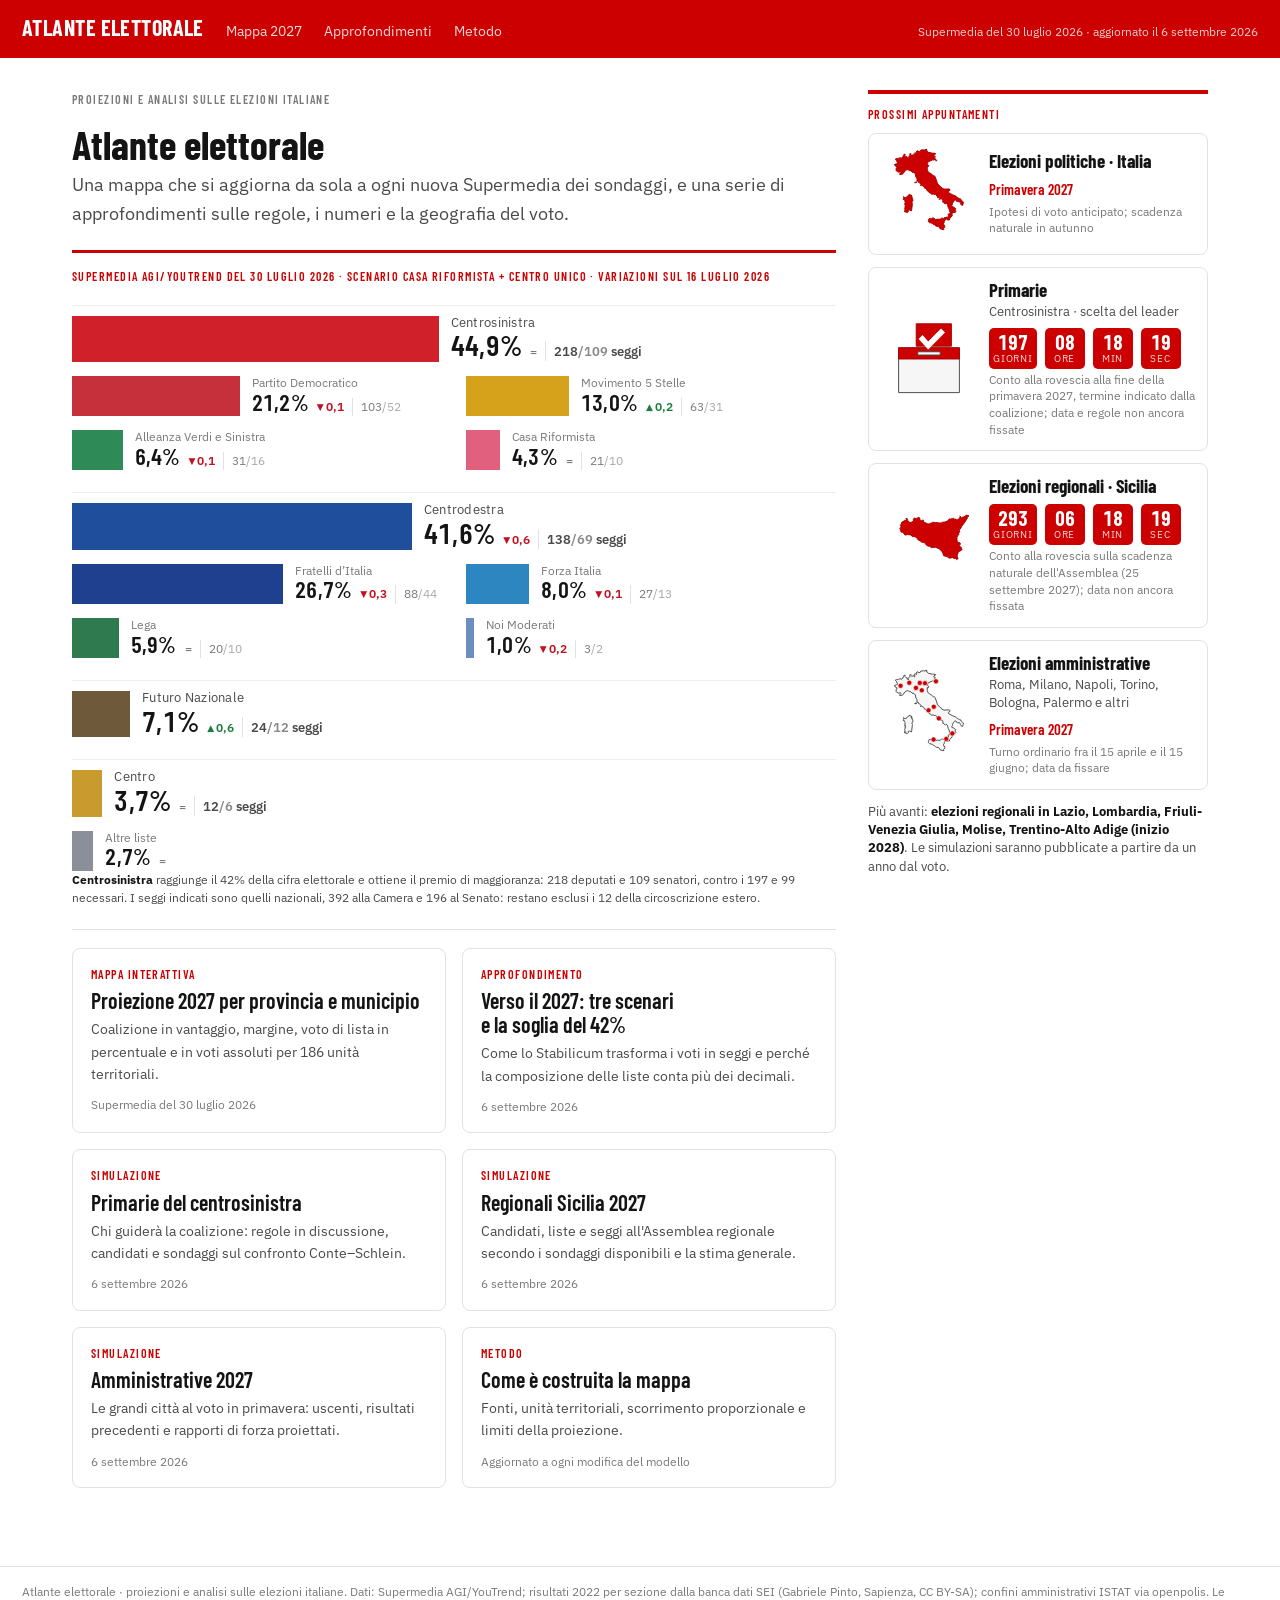
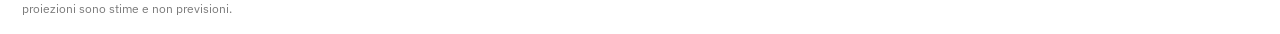
==== commit 74395cea: "Add files via upload" ====
--- a/index.html
+++ b/index.html
@@ -27,12 +27,12 @@
 <div class="cards">
   <a class="card" href="mappa/index.html"><div class="k">Mappa interattiva</div><h3>Proiezione 2027 per provincia e municipio</h3><p>Coalizione in vantaggio, margine, voto di lista in percentuale e in voti assoluti per 186 unità territoriali.</p><div class="d">Supermedia del <span data-scenario>…</span></div></a>
   <a class="card" href="approfondimenti/scenari-2027.html"><div class="k">Approfondimento</div><h3>Verso il 2027: tre scenari e la soglia del 42%</h3><p>Come lo Stabilicum trasforma i voti in seggi e perché la composizione delle liste conta più dei decimali.</p><div class="d">6 settembre 2026</div></a>
-  <a class="card" href="approfondimenti/regionali-sicilia-2027.html"><div class="k">Simulazione</div><h3>Regionali Sicilia 2027</h3><p>Candidati, liste e seggi all'Assemblea regionale secondo i sondaggi disponibili e la stima generale.</p><div class="d">6 settembre 2026</div></a>
+  <a class="card" href="approfondimenti/primarie-centrosinistra-2027.html"><div class="k">Simulazione</div><h3>Primarie del centrosinistra</h3><p>Chi guiderà la coalizione: regole in discussione, candidati e sondaggi sul confronto Conte–Schlein.</p><div class="d">6 settembre 2026</div></a><a class="card" href="approfondimenti/regionali-sicilia-2027.html"><div class="k">Simulazione</div><h3>Regionali Sicilia 2027</h3><p>Candidati, liste e seggi all'Assemblea regionale secondo i sondaggi disponibili e la stima generale.</p><div class="d">6 settembre 2026</div></a>
   <a class="card" href="approfondimenti/amministrative-2027.html"><div class="k">Simulazione</div><h3>Amministrative 2027</h3><p>Le grandi città al voto in primavera: uscenti, risultati precedenti e rapporti di forza proiettati.</p><div class="d">6 settembre 2026</div></a>
   <a class="card" href="approfondimenti/metodo.html"><div class="k">Metodo</div><h3>Come è costruita la mappa</h3><p>Fonti, unità territoriali, scorrimento proporzionale e limiti della proiezione.</p><div class="d">Aggiornato a ogni modifica del modello</div></a>
 </div>
 </main>
-<aside class="agenda"><div class="eyebrow">Prossimi appuntamenti</div><a class="evt" href="mappa/index.html"><svg class="shape" viewBox="0 0 120 120" aria-hidden="true"><path class="hl" d="M33.0 83.3 L32.0 82.7 L31.4 83.4 L30.9 81.7 L30.2 81.6 L29.8 82.6 L29.4 81.8 L29.5 81.0 L30.2 81.6 L30.3 81.3 L29.5 80.0 L30.0 79.3 L29.9 79.1 L29.8 79.0 L29.8 78.9 L29.5 78.5 L30.2 76.3 L30.0 74.8 L30.4 75.2 L30.9 73.8 L30.4 73.3 L30.0 73.8 L29.7 73.4 L29.8 72.3 L29.5 72.1 L30.4 71.6 L30.1 70.7 L30.3 69.7 L29.6 69.2 L29.7 68.3 L29.0 66.8 L28.3 67.0 L28.2 66.5 L28.0 67.0 L27.8 66.4 L28.3 65.8 L27.8 65.4 L28.4 64.1 L28.4 63.8 L28.1 63.4 L28.3 63.1 L29.1 64.3 L30.9 64.4 L32.5 63.5 L34.1 61.6 L35.3 61.2 L35.1 60.4 L35.3 60.5 L35.8 60.3 L35.8 60.4 L36.1 60.6 L36.0 60.9 L37.1 61.1 L37.3 61.8 L37.9 61.3 L38.2 61.7 L37.7 62.7 L38.1 62.4 L38.1 62.8 L38.4 62.6 L38.9 62.8 L38.5 62.8 L38.3 62.9 L38.2 63.5 L37.9 63.4 L37.7 63.5 L37.7 63.6 L38.3 63.8 L38.7 63.6 L38.5 63.9 L38.9 64.2 L39.3 64.3 L39.0 64.4 L38.9 64.9 L39.5 66.6 L39.8 67.2 L40.1 67.3 L39.6 68.7 L38.6 70.0 L38.8 71.1 L39.4 71.7 L39.0 72.6 L39.2 73.1 L38.4 78.7 L38.4 79.0 L38.7 79.2 L37.9 81.2 L36.2 80.1 L35.6 79.9 L35.2 80.4 L34.8 80.1 L34.1 80.9 L34.4 81.3 L34.1 82.3 L34.1 82.3 L33.3 83.0 L33.2 83.1 L33.0 83.3 L33.0 83.3Z M23.1 35.1 L24.7 33.2 L24.5 32.1 L22.1 32.7 L19.6 31.5 L18.7 30.3 L18.7 29.7 L19.2 29.6 L18.5 28.6 L19.3 27.8 L19.3 27.3 L20.1 27.1 L19.5 26.2 L19.7 25.8 L17.7 25.0 L17.7 24.0 L17.1 23.9 L16.8 23.1 L17.9 22.6 L18.8 22.8 L19.3 22.1 L20.1 22.1 L20.5 21.7 L20.3 21.0 L20.9 20.2 L19.5 19.3 L19.5 17.9 L18.2 17.1 L18.2 16.1 L19.1 15.9 L19.8 15.2 L20.3 15.8 L21.7 15.2 L22.3 15.5 L23.7 14.6 L25.8 15.3 L26.1 14.5 L26.9 14.4 L27.0 13.5 L27.9 13.1 L27.8 12.3 L27.4 11.9 L29.1 10.8 L29.0 10.4 L30.0 10.0 L30.0 12.1 L31.2 13.3 L33.0 13.7 L32.5 14.6 L33.3 14.9 L33.6 15.7 L33.4 16.1 L34.3 16.2 L34.7 15.4 L34.0 14.8 L34.3 14.5 L34.1 14.1 L35.8 12.2 L36.2 11.3 L35.8 10.3 L36.1 9.7 L36.7 9.5 L37.0 10.0 L37.4 9.6 L37.4 10.8 L38.0 11.5 L39.2 11.7 L39.4 11.1 L41.0 10.8 L41.7 12.3 L42.3 12.3 L42.6 12.0 L42.1 11.2 L42.5 10.5 L41.6 10.2 L41.6 9.3 L42.1 8.6 L43.0 8.3 L43.5 9.1 L44.7 9.2 L44.9 8.5 L44.1 7.9 L44.8 6.2 L46.2 6.0 L46.9 6.5 L46.6 6.9 L48.7 7.1 L49.8 5.1 L53.1 4.7 L54.0 5.1 L57.5 4.0 L57.3 4.5 L56.7 4.7 L56.9 5.6 L57.8 5.9 L57.9 6.9 L58.4 7.0 L59.1 7.8 L64.8 9.1 L65.8 8.9 L68.3 9.4 L68.1 10.2 L67.4 10.2 L65.8 11.6 L66.2 12.5 L67.9 12.7 L66.6 14.4 L67.0 14.8 L67.8 14.6 L67.3 15.9 L67.4 16.3 L68.9 17.0 L69.8 18.0 L69.2 18.5 L68.3 18.4 L69.0 18.2 L68.6 18.1 L68.7 17.8 L68.6 17.6 L68.0 17.0 L67.0 16.4 L66.9 16.9 L67.1 17.1 L66.2 17.6 L64.4 17.3 L63.8 18.0 L62.5 18.2 L58.6 20.1 L58.0 21.8 L58.3 23.3 L59.9 24.5 L58.7 26.2 L58.6 26.2 L58.2 26.2 L58.6 26.2 L58.1 25.7 L57.7 25.9 L57.9 29.3 L58.7 31.7 L60.8 33.9 L62.4 34.5 L65.2 36.9 L66.4 37.6 L66.8 37.4 L67.6 38.1 L70.8 47.2 L74.1 50.7 L75.5 51.4 L75.7 52.3 L78.8 53.9 L85.0 53.6 L85.9 54.0 L86.2 54.3 L86.3 55.3 L84.2 56.9 L84.6 58.3 L89.1 60.8 L92.8 62.2 L95.6 64.4 L98.2 65.8 L98.9 65.8 L99.2 66.0 L98.9 66.3 L99.5 66.3 L100.0 67.4 L101.1 68.1 L102.2 69.4 L102.5 69.6 L103.2 71.4 L102.9 71.7 L102.9 72.0 L102.4 72.5 L102.2 74.2 L101.9 74.5 L99.8 73.2 L99.2 71.9 L99.5 71.4 L98.9 70.7 L98.9 70.3 L98.6 70.0 L98.7 70.0 L98.4 69.7 L95.8 69.6 L93.6 68.5 L93.9 68.0 L93.0 67.4 L91.6 68.1 L89.3 71.7 L89.4 72.9 L88.4 74.7 L88.7 75.7 L90.5 76.1 L93.3 78.2 L92.9 79.1 L93.2 80.1 L92.9 81.1 L93.6 81.9 L92.8 83.2 L91.3 82.8 L89.3 83.9 L88.8 84.9 L89.0 87.6 L87.2 89.0 L86.1 90.5 L85.4 92.5 L82.9 92.5 L82.2 91.7 L82.2 89.6 L83.4 89.1 L84.2 87.5 L84.4 86.5 L83.7 85.6 L84.8 84.8 L86.2 84.6 L86.5 83.1 L85.6 81.8 L85.2 78.8 L84.0 76.8 L83.2 74.0 L83.4 73.9 L83.4 73.8 L83.3 73.5 L82.5 72.2 L82.2 71.9 L82.2 71.8 L81.4 71.8 L80.7 72.5 L79.9 72.1 L79.6 72.2 L79.6 71.7 L78.6 70.8 L77.0 70.1 L77.6 68.7 L76.1 66.0 L73.9 66.4 L73.4 66.6 L72.7 67.0 L72.8 66.4 L73.8 65.7 L73.7 65.3 L73.3 65.1 L72.7 64.5 L72.3 64.3 L71.7 64.8 L71.1 64.4 L70.9 64.6 L71.0 64.9 L70.6 64.8 L70.7 64.2 L70.4 63.4 L68.5 60.5 L67.6 60.3 L67.2 60.8 L65.1 59.9 L63.4 60.6 L62.6 59.2 L60.4 58.5 L59.0 56.6 L57.4 55.6 L56.8 53.9 L55.2 52.7 L54.6 52.8 L53.2 50.3 L50.5 49.1 L50.1 49.2 L49.9 49.6 L49.3 49.3 L49.3 48.8 L49.9 48.7 L49.9 48.0 L48.2 46.0 L46.6 45.4 L46.9 44.3 L46.1 43.9 L44.9 44.1 L45.1 41.1 L43.4 38.2 L43.5 38.2 L43.6 37.8 L43.4 38.0 L43.0 35.0 L41.8 33.6 L40.2 32.7 L40.0 32.8 L40.1 33.3 L37.6 31.5 L35.8 30.4 L35.6 30.9 L34.8 30.2 L33.5 29.8 L33.5 29.9 L32.9 29.7 L32.2 29.7 L30.1 31.0 L29.9 31.9 L28.7 32.5 L28.0 34.2 L27.3 34.9 L23.6 35.9 L23.1 35.1Z M43.8 45.7 L42.3 46.0 L42.1 45.6 L43.1 45.5 L43.2 45.1 L43.9 45.4 L44.3 44.7 L44.5 44.9 L44.4 45.2 L44.5 45.6 L44.1 45.8 L44.4 46.3 L43.8 45.7Z M72.7 101.3 L71.5 100.5 L69.7 100.5 L69.1 100.1 L68.5 100.0 L67.1 98.7 L65.1 97.7 L64.3 96.7 L63.2 96.7 L62.7 95.9 L60.7 96.0 L59.3 94.7 L59.2 94.2 L58.9 93.7 L59.4 93.0 L59.2 92.7 L59.6 91.7 L59.4 91.6 L61.0 90.7 L61.1 90.0 L62.4 91.5 L63.7 90.9 L63.5 90.5 L63.9 89.9 L64.5 90.1 L65.4 89.6 L65.9 90.7 L67.0 90.7 L67.2 91.4 L68.5 92.1 L70.5 91.4 L72.5 91.7 L74.1 91.4 L75.8 90.2 L76.1 90.3 L77.0 89.9 L77.4 90.3 L78.3 90.6 L79.2 90.0 L79.4 89.4 L79.3 89.2 L79.7 89.8 L81.6 88.9 L82.4 89.2 L81.8 89.4 L81.2 91.1 L79.2 94.1 L78.9 95.9 L78.2 96.8 L78.3 98.4 L79.5 99.1 L79.3 99.5 L79.2 99.1 L79.0 99.2 L79.0 99.6 L79.8 100.4 L79.6 101.1 L80.1 101.4 L79.6 101.4 L78.4 102.9 L78.3 103.6 L78.6 104.7 L73.9 103.5 L72.7 101.3Z "/></svg><div><div class="t">Elezioni politiche · Italia</div><div class="when">Primavera 2027</div><div class="note">Ipotesi di voto anticipato; scadenza naturale in autunno</div></div></a><a class="evt" href="approfondimenti/regionali-sicilia-2027.html"><svg class="shape" viewBox="0 0 120 120" aria-hidden="true"><path class="hl" d="M37.6 46.2 L32.9 45.7 L30.0 46.4 L28.1 43.6 L27.0 42.9 L25.8 43.0 L24.7 41.7 L24.5 40.1 L23.4 38.2 L24.3 37.7 L25.0 35.8 L24.2 34.6 L25.9 31.2 L25.2 31.0 L25.9 30.8 L27.2 29.2 L29.2 28.9 L29.7 27.8 L31.0 27.9 L31.7 26.9 L31.2 25.7 L31.5 25.2 L31.8 25.6 L32.6 25.5 L33.7 28.8 L36.2 30.7 L38.1 30.2 L40.9 28.6 L40.2 26.9 L40.7 26.8 L40.9 25.7 L41.6 25.1 L43.9 25.8 L47.3 24.0 L47.6 24.8 L48.6 25.4 L48.8 27.2 L48.5 27.2 L49.1 27.9 L50.7 28.4 L52.4 27.5 L53.2 27.8 L53.2 29.3 L54.0 30.2 L58.8 32.6 L61.2 32.1 L64.2 30.6 L66.2 30.2 L67.4 30.9 L69.6 30.7 L73.4 31.3 L75.6 31.0 L77.1 30.2 L79.7 30.1 L82.7 29.1 L85.7 26.0 L86.8 26.4 L89.6 25.7 L90.2 25.1 L91.8 26.4 L93.8 26.5 L94.0 27.1 L95.1 27.5 L98.2 25.3 L99.0 23.3 L98.5 22.4 L99.3 23.1 L99.0 24.2 L100.4 24.6 L104.0 23.4 L107.0 21.4 L110.0 22.5 L108.1 23.3 L107.5 25.1 L107.9 25.0 L105.7 29.0 L100.7 35.7 L100.6 36.5 L98.2 39.8 L98.0 40.4 L98.4 41.4 L97.8 43.2 L97.2 43.9 L97.2 45.8 L95.6 47.4 L95.2 48.9 L95.1 48.3 L94.8 49.0 L95.2 54.6 L97.6 55.8 L98.0 55.4 L99.4 57.1 L98.5 57.2 L98.7 58.6 L98.2 56.9 L97.5 57.3 L97.5 58.7 L98.0 60.1 L98.8 59.9 L99.0 60.3 L98.4 60.4 L98.9 61.4 L100.4 61.6 L100.5 63.3 L99.9 63.1 L99.9 63.9 L100.6 63.8 L101.5 65.0 L99.9 65.0 L99.4 65.9 L99.5 66.1 L98.2 66.5 L96.6 68.1 L95.1 72.1 L96.2 75.9 L96.0 76.5 L95.6 76.2 L94.6 77.1 L93.0 75.3 L91.3 75.6 L89.2 74.3 L86.6 75.2 L84.2 74.7 L82.8 73.3 L81.4 72.8 L78.9 72.4 L78.0 71.5 L77.6 69.6 L75.9 66.7 L72.6 63.3 L67.7 61.5 L62.8 61.9 L60.9 60.4 L58.9 60.2 L56.5 58.7 L56.1 57.6 L53.7 55.6 L50.8 55.3 L49.6 54.0 L46.1 52.1 L45.6 51.0 L43.3 48.7 L40.8 48.2 L39.3 48.5 L37.6 46.2Z "/></svg><div><div class="t">Elezioni regionali · Sicilia</div><div class="cd" data-date="2027-09-25T07:00:00+02:00"><span><b>–</b><i>giorni</i></span><span><b>–</b><i>ore</i></span><span><b>–</b><i>min</i></span><span><b>–</b><i>sec</i></span></div><div class="note">Conto alla rovescia sulla scadenza naturale dell'Assemblea (25 settembre 2027); data non ancora fissata</div></div></a><a class="evt" href="approfondimenti/amministrative-2027.html"><svg class="shape" viewBox="0 0 120 120" aria-hidden="true"><path d="M33.0 83.3 L32.0 82.7 L31.4 83.4 L30.9 81.7 L30.2 81.6 L29.8 82.6 L29.4 81.8 L29.5 81.0 L30.2 81.6 L30.3 81.3 L29.5 80.0 L30.0 79.3 L29.9 79.1 L29.8 79.0 L29.8 78.9 L29.5 78.5 L30.2 76.3 L30.0 74.8 L30.4 75.2 L30.9 73.8 L30.4 73.3 L30.0 73.8 L29.7 73.4 L29.8 72.3 L29.5 72.1 L30.4 71.6 L30.1 70.7 L30.3 69.7 L29.6 69.2 L29.7 68.3 L29.0 66.8 L28.3 67.0 L28.2 66.5 L28.0 67.0 L27.8 66.4 L28.3 65.8 L27.8 65.4 L28.4 64.1 L28.4 63.8 L28.1 63.4 L28.3 63.1 L29.1 64.3 L30.9 64.4 L32.5 63.5 L34.1 61.6 L35.3 61.2 L35.1 60.4 L35.3 60.5 L35.8 60.3 L35.8 60.4 L36.1 60.6 L36.0 60.9 L37.1 61.1 L37.3 61.8 L37.9 61.3 L38.2 61.7 L37.7 62.7 L38.1 62.4 L38.1 62.8 L38.4 62.6 L38.9 62.8 L38.5 62.8 L38.3 62.9 L38.2 63.5 L37.9 63.4 L37.7 63.5 L37.7 63.6 L38.3 63.8 L38.7 63.6 L38.5 63.9 L38.9 64.2 L39.3 64.3 L39.0 64.4 L38.9 64.9 L39.5 66.6 L39.8 67.2 L40.1 67.3 L39.6 68.7 L38.6 70.0 L38.8 71.1 L39.4 71.7 L39.0 72.6 L39.2 73.1 L38.4 78.7 L38.4 79.0 L38.7 79.2 L37.9 81.2 L36.2 80.1 L35.6 79.9 L35.2 80.4 L34.8 80.1 L34.1 80.9 L34.4 81.3 L34.1 82.3 L34.1 82.3 L33.3 83.0 L33.2 83.1 L33.0 83.3 L33.0 83.3Z M23.1 35.1 L24.7 33.2 L24.5 32.1 L22.1 32.7 L19.6 31.5 L18.7 30.3 L18.7 29.7 L19.2 29.6 L18.5 28.6 L19.3 27.8 L19.3 27.3 L20.1 27.1 L19.5 26.2 L19.7 25.8 L17.7 25.0 L17.7 24.0 L17.1 23.9 L16.8 23.1 L17.9 22.6 L18.8 22.8 L19.3 22.1 L20.1 22.1 L20.5 21.7 L20.3 21.0 L20.9 20.2 L19.5 19.3 L19.5 17.9 L18.2 17.1 L18.2 16.1 L19.1 15.9 L19.8 15.2 L20.3 15.8 L21.7 15.2 L22.3 15.5 L23.7 14.6 L25.8 15.3 L26.1 14.5 L26.9 14.4 L27.0 13.5 L27.9 13.1 L27.8 12.3 L27.4 11.9 L29.1 10.8 L29.0 10.4 L30.0 10.0 L30.0 12.1 L31.2 13.3 L33.0 13.7 L32.5 14.6 L33.3 14.9 L33.6 15.7 L33.4 16.1 L34.3 16.2 L34.7 15.4 L34.0 14.8 L34.3 14.5 L34.1 14.1 L35.8 12.2 L36.2 11.3 L35.8 10.3 L36.1 9.7 L36.7 9.5 L37.0 10.0 L37.4 9.6 L37.4 10.8 L38.0 11.5 L39.2 11.7 L39.4 11.1 L41.0 10.8 L41.7 12.3 L42.3 12.3 L42.6 12.0 L42.1 11.2 L42.5 10.5 L41.6 10.2 L41.6 9.3 L42.1 8.6 L43.0 8.3 L43.5 9.1 L44.7 9.2 L44.9 8.5 L44.1 7.9 L44.8 6.2 L46.2 6.0 L46.9 6.5 L46.6 6.9 L48.7 7.1 L49.8 5.1 L53.1 4.7 L54.0 5.1 L57.5 4.0 L57.3 4.5 L56.7 4.7 L56.9 5.6 L57.8 5.9 L57.9 6.9 L58.4 7.0 L59.1 7.8 L64.8 9.1 L65.8 8.9 L68.3 9.4 L68.1 10.2 L67.4 10.2 L65.8 11.6 L66.2 12.5 L67.9 12.7 L66.6 14.4 L67.0 14.8 L67.8 14.6 L67.3 15.9 L67.4 16.3 L68.9 17.0 L69.8 18.0 L69.2 18.5 L68.3 18.4 L69.0 18.2 L68.6 18.1 L68.7 17.8 L68.6 17.6 L68.0 17.0 L67.0 16.4 L66.9 16.9 L67.1 17.1 L66.2 17.6 L64.4 17.3 L63.8 18.0 L62.5 18.2 L58.6 20.1 L58.0 21.8 L58.3 23.3 L59.9 24.5 L58.7 26.2 L58.6 26.2 L58.2 26.2 L58.6 26.2 L58.1 25.7 L57.7 25.9 L57.9 29.3 L58.7 31.7 L60.8 33.9 L62.4 34.5 L65.2 36.9 L66.4 37.6 L66.8 37.4 L67.6 38.1 L70.8 47.2 L74.1 50.7 L75.5 51.4 L75.7 52.3 L78.8 53.9 L85.0 53.6 L85.9 54.0 L86.2 54.3 L86.3 55.3 L84.2 56.9 L84.6 58.3 L89.1 60.8 L92.8 62.2 L95.6 64.4 L98.2 65.8 L98.9 65.8 L99.2 66.0 L98.9 66.3 L99.5 66.3 L100.0 67.4 L101.1 68.1 L102.2 69.4 L102.5 69.6 L103.2 71.4 L102.9 71.7 L102.9 72.0 L102.4 72.5 L102.2 74.2 L101.9 74.5 L99.8 73.2 L99.2 71.9 L99.5 71.4 L98.9 70.7 L98.9 70.3 L98.6 70.0 L98.7 70.0 L98.4 69.7 L95.8 69.6 L93.6 68.5 L93.9 68.0 L93.0 67.4 L91.6 68.1 L89.3 71.7 L89.4 72.9 L88.4 74.7 L88.7 75.7 L90.5 76.1 L93.3 78.2 L92.9 79.1 L93.2 80.1 L92.9 81.1 L93.6 81.9 L92.8 83.2 L91.3 82.8 L89.3 83.9 L88.8 84.9 L89.0 87.6 L87.2 89.0 L86.1 90.5 L85.4 92.5 L82.9 92.5 L82.2 91.7 L82.2 89.6 L83.4 89.1 L84.2 87.5 L84.4 86.5 L83.7 85.6 L84.8 84.8 L86.2 84.6 L86.5 83.1 L85.6 81.8 L85.2 78.8 L84.0 76.8 L83.2 74.0 L83.4 73.9 L83.4 73.8 L83.3 73.5 L82.5 72.2 L82.2 71.9 L82.2 71.8 L81.4 71.8 L80.7 72.5 L79.9 72.1 L79.6 72.2 L79.6 71.7 L78.6 70.8 L77.0 70.1 L77.6 68.7 L76.1 66.0 L73.9 66.4 L73.4 66.6 L72.7 67.0 L72.8 66.4 L73.8 65.7 L73.7 65.3 L73.3 65.1 L72.7 64.5 L72.3 64.3 L71.7 64.8 L71.1 64.4 L70.9 64.6 L71.0 64.9 L70.6 64.8 L70.7 64.2 L70.4 63.4 L68.5 60.5 L67.6 60.3 L67.2 60.8 L65.1 59.9 L63.4 60.6 L62.6 59.2 L60.4 58.5 L59.0 56.6 L57.4 55.6 L56.8 53.9 L55.2 52.7 L54.6 52.8 L53.2 50.3 L50.5 49.1 L50.1 49.2 L49.9 49.6 L49.3 49.3 L49.3 48.8 L49.9 48.7 L49.9 48.0 L48.2 46.0 L46.6 45.4 L46.9 44.3 L46.1 43.9 L44.9 44.1 L45.1 41.1 L43.4 38.2 L43.5 38.2 L43.6 37.8 L43.4 38.0 L43.0 35.0 L41.8 33.6 L40.2 32.7 L40.0 32.8 L40.1 33.3 L37.6 31.5 L35.8 30.4 L35.6 30.9 L34.8 30.2 L33.5 29.8 L33.5 29.9 L32.9 29.7 L32.2 29.7 L30.1 31.0 L29.9 31.9 L28.7 32.5 L28.0 34.2 L27.3 34.9 L23.6 35.9 L23.1 35.1Z M43.8 45.7 L42.3 46.0 L42.1 45.6 L43.1 45.5 L43.2 45.1 L43.9 45.4 L44.3 44.7 L44.5 44.9 L44.4 45.2 L44.5 45.6 L44.1 45.8 L44.4 46.3 L43.8 45.7Z M72.7 101.3 L71.5 100.5 L69.7 100.5 L69.1 100.1 L68.5 100.0 L67.1 98.7 L65.1 97.7 L64.3 96.7 L63.2 96.7 L62.7 95.9 L60.7 96.0 L59.3 94.7 L59.2 94.2 L58.9 93.7 L59.4 93.0 L59.2 92.7 L59.6 91.7 L59.4 91.6 L61.0 90.7 L61.1 90.0 L62.4 91.5 L63.7 90.9 L63.5 90.5 L63.9 89.9 L64.5 90.1 L65.4 89.6 L65.9 90.7 L67.0 90.7 L67.2 91.4 L68.5 92.1 L70.5 91.4 L72.5 91.7 L74.1 91.4 L75.8 90.2 L76.1 90.3 L77.0 89.9 L77.4 90.3 L78.3 90.6 L79.2 90.0 L79.4 89.4 L79.3 89.2 L79.7 89.8 L81.6 88.9 L82.4 89.2 L81.8 89.4 L81.2 91.1 L79.2 94.1 L78.9 95.9 L78.2 96.8 L78.3 98.4 L79.5 99.1 L79.3 99.5 L79.2 99.1 L79.0 99.2 L79.0 99.6 L79.8 100.4 L79.6 101.1 L80.1 101.4 L79.6 101.4 L78.4 102.9 L78.3 103.6 L78.6 104.7 L73.9 103.5 L72.7 101.3Z "/><circle cx="59.4" cy="54.1" r="3.2"><title>Roma</title></circle><circle cx="35.4" cy="19.7" r="3.2"><title>Milano</title></circle><circle cx="72.3" cy="64.2" r="3.2"><title>Napoli</title></circle><circle cx="24.5" cy="23.5" r="3.2"><title>Torino</title></circle><circle cx="51.0" cy="29.1" r="3.2"><title>Bologna</title></circle><circle cx="68.7" cy="17.9" r="3.2"><title>Trieste</title></circle><circle cx="65.7" cy="90.6" r="3.2"><title>Palermo</title></circle><circle cx="48.5" cy="19.9" r="3.2"><title>Verona</title></circle><circle cx="55.0" cy="20.2" r="3.2"><title>Padova</title></circle><circle cx="43.7" cy="26.1" r="3.2"><title>Parma</title></circle><circle cx="81.6" cy="89.9" r="3.2"><title>Messina</title></circle><circle cx="89.2" cy="83.0" r="3.2"><title>Catanzaro</title></circle><circle cx="66.0" cy="49.7" r="3.2"><title>L'Aquila</title></circle></svg><div><div class="t">Elezioni amministrative</div><div class="s">Roma, Milano, Napoli, Torino, Bologna, Palermo e altri</div><div class="when">Primavera 2027</div><div class="note">Turno ordinario fra il 15 aprile e il 15 giugno; data da fissare</div></div></a><div class="more">Più avanti: <b>elezioni regionali in Lazio, Lombardia, Friuli-Venezia Giulia, Molise, Trentino-Alto Adige (inizio 2028)</b>. Le simulazioni saranno pubblicate a partire da un anno dal voto.</div></aside>
+<aside class="agenda"><div class="eyebrow">Prossimi appuntamenti</div><a class="evt" href="mappa/index.html"><svg class="shape" viewBox="0 0 120 120" aria-hidden="true"><path class="hl" d="M33.0 83.3 L32.0 82.7 L31.4 83.4 L30.9 81.7 L30.2 81.6 L29.8 82.6 L29.4 81.8 L29.5 81.0 L30.2 81.6 L30.3 81.3 L29.5 80.0 L30.0 79.3 L29.9 79.1 L29.8 79.0 L29.8 78.9 L29.5 78.5 L30.2 76.3 L30.0 74.8 L30.4 75.2 L30.9 73.8 L30.4 73.3 L30.0 73.8 L29.7 73.4 L29.8 72.3 L29.5 72.1 L30.4 71.6 L30.1 70.7 L30.3 69.7 L29.6 69.2 L29.7 68.3 L29.0 66.8 L28.3 67.0 L28.2 66.5 L28.0 67.0 L27.8 66.4 L28.3 65.8 L27.8 65.4 L28.4 64.1 L28.4 63.8 L28.1 63.4 L28.3 63.1 L29.1 64.3 L30.9 64.4 L32.5 63.5 L34.1 61.6 L35.3 61.2 L35.1 60.4 L35.3 60.5 L35.8 60.3 L35.8 60.4 L36.1 60.6 L36.0 60.9 L37.1 61.1 L37.3 61.8 L37.9 61.3 L38.2 61.7 L37.7 62.7 L38.1 62.4 L38.1 62.8 L38.4 62.6 L38.9 62.8 L38.5 62.8 L38.3 62.9 L38.2 63.5 L37.9 63.4 L37.7 63.5 L37.7 63.6 L38.3 63.8 L38.7 63.6 L38.5 63.9 L38.9 64.2 L39.3 64.3 L39.0 64.4 L38.9 64.9 L39.5 66.6 L39.8 67.2 L40.1 67.3 L39.6 68.7 L38.6 70.0 L38.8 71.1 L39.4 71.7 L39.0 72.6 L39.2 73.1 L38.4 78.7 L38.4 79.0 L38.7 79.2 L37.9 81.2 L36.2 80.1 L35.6 79.9 L35.2 80.4 L34.8 80.1 L34.1 80.9 L34.4 81.3 L34.1 82.3 L34.1 82.3 L33.3 83.0 L33.2 83.1 L33.0 83.3 L33.0 83.3Z M23.1 35.1 L24.7 33.2 L24.5 32.1 L22.1 32.7 L19.6 31.5 L18.7 30.3 L18.7 29.7 L19.2 29.6 L18.5 28.6 L19.3 27.8 L19.3 27.3 L20.1 27.1 L19.5 26.2 L19.7 25.8 L17.7 25.0 L17.7 24.0 L17.1 23.9 L16.8 23.1 L17.9 22.6 L18.8 22.8 L19.3 22.1 L20.1 22.1 L20.5 21.7 L20.3 21.0 L20.9 20.2 L19.5 19.3 L19.5 17.9 L18.2 17.1 L18.2 16.1 L19.1 15.9 L19.8 15.2 L20.3 15.8 L21.7 15.2 L22.3 15.5 L23.7 14.6 L25.8 15.3 L26.1 14.5 L26.9 14.4 L27.0 13.5 L27.9 13.1 L27.8 12.3 L27.4 11.9 L29.1 10.8 L29.0 10.4 L30.0 10.0 L30.0 12.1 L31.2 13.3 L33.0 13.7 L32.5 14.6 L33.3 14.9 L33.6 15.7 L33.4 16.1 L34.3 16.2 L34.7 15.4 L34.0 14.8 L34.3 14.5 L34.1 14.1 L35.8 12.2 L36.2 11.3 L35.8 10.3 L36.1 9.7 L36.7 9.5 L37.0 10.0 L37.4 9.6 L37.4 10.8 L38.0 11.5 L39.2 11.7 L39.4 11.1 L41.0 10.8 L41.7 12.3 L42.3 12.3 L42.6 12.0 L42.1 11.2 L42.5 10.5 L41.6 10.2 L41.6 9.3 L42.1 8.6 L43.0 8.3 L43.5 9.1 L44.7 9.2 L44.9 8.5 L44.1 7.9 L44.8 6.2 L46.2 6.0 L46.9 6.5 L46.6 6.9 L48.7 7.1 L49.8 5.1 L53.1 4.7 L54.0 5.1 L57.5 4.0 L57.3 4.5 L56.7 4.7 L56.9 5.6 L57.8 5.9 L57.9 6.9 L58.4 7.0 L59.1 7.8 L64.8 9.1 L65.8 8.9 L68.3 9.4 L68.1 10.2 L67.4 10.2 L65.8 11.6 L66.2 12.5 L67.9 12.7 L66.6 14.4 L67.0 14.8 L67.8 14.6 L67.3 15.9 L67.4 16.3 L68.9 17.0 L69.8 18.0 L69.2 18.5 L68.3 18.4 L69.0 18.2 L68.6 18.1 L68.7 17.8 L68.6 17.6 L68.0 17.0 L67.0 16.4 L66.9 16.9 L67.1 17.1 L66.2 17.6 L64.4 17.3 L63.8 18.0 L62.5 18.2 L58.6 20.1 L58.0 21.8 L58.3 23.3 L59.9 24.5 L58.7 26.2 L58.6 26.2 L58.2 26.2 L58.6 26.2 L58.1 25.7 L57.7 25.9 L57.9 29.3 L58.7 31.7 L60.8 33.9 L62.4 34.5 L65.2 36.9 L66.4 37.6 L66.8 37.4 L67.6 38.1 L70.8 47.2 L74.1 50.7 L75.5 51.4 L75.7 52.3 L78.8 53.9 L85.0 53.6 L85.9 54.0 L86.2 54.3 L86.3 55.3 L84.2 56.9 L84.6 58.3 L89.1 60.8 L92.8 62.2 L95.6 64.4 L98.2 65.8 L98.9 65.8 L99.2 66.0 L98.9 66.3 L99.5 66.3 L100.0 67.4 L101.1 68.1 L102.2 69.4 L102.5 69.6 L103.2 71.4 L102.9 71.7 L102.9 72.0 L102.4 72.5 L102.2 74.2 L101.9 74.5 L99.8 73.2 L99.2 71.9 L99.5 71.4 L98.9 70.7 L98.9 70.3 L98.6 70.0 L98.7 70.0 L98.4 69.7 L95.8 69.6 L93.6 68.5 L93.9 68.0 L93.0 67.4 L91.6 68.1 L89.3 71.7 L89.4 72.9 L88.4 74.7 L88.7 75.7 L90.5 76.1 L93.3 78.2 L92.9 79.1 L93.2 80.1 L92.9 81.1 L93.6 81.9 L92.8 83.2 L91.3 82.8 L89.3 83.9 L88.8 84.9 L89.0 87.6 L87.2 89.0 L86.1 90.5 L85.4 92.5 L82.9 92.5 L82.2 91.7 L82.2 89.6 L83.4 89.1 L84.2 87.5 L84.4 86.5 L83.7 85.6 L84.8 84.8 L86.2 84.6 L86.5 83.1 L85.6 81.8 L85.2 78.8 L84.0 76.8 L83.2 74.0 L83.4 73.9 L83.4 73.8 L83.3 73.5 L82.5 72.2 L82.2 71.9 L82.2 71.8 L81.4 71.8 L80.7 72.5 L79.9 72.1 L79.6 72.2 L79.6 71.7 L78.6 70.8 L77.0 70.1 L77.6 68.7 L76.1 66.0 L73.9 66.4 L73.4 66.6 L72.7 67.0 L72.8 66.4 L73.8 65.7 L73.7 65.3 L73.3 65.1 L72.7 64.5 L72.3 64.3 L71.7 64.8 L71.1 64.4 L70.9 64.6 L71.0 64.9 L70.6 64.8 L70.7 64.2 L70.4 63.4 L68.5 60.5 L67.6 60.3 L67.2 60.8 L65.1 59.9 L63.4 60.6 L62.6 59.2 L60.4 58.5 L59.0 56.6 L57.4 55.6 L56.8 53.9 L55.2 52.7 L54.6 52.8 L53.2 50.3 L50.5 49.1 L50.1 49.2 L49.9 49.6 L49.3 49.3 L49.3 48.8 L49.9 48.7 L49.9 48.0 L48.2 46.0 L46.6 45.4 L46.9 44.3 L46.1 43.9 L44.9 44.1 L45.1 41.1 L43.4 38.2 L43.5 38.2 L43.6 37.8 L43.4 38.0 L43.0 35.0 L41.8 33.6 L40.2 32.7 L40.0 32.8 L40.1 33.3 L37.6 31.5 L35.8 30.4 L35.6 30.9 L34.8 30.2 L33.5 29.8 L33.5 29.9 L32.9 29.7 L32.2 29.7 L30.1 31.0 L29.9 31.9 L28.7 32.5 L28.0 34.2 L27.3 34.9 L23.6 35.9 L23.1 35.1Z M43.8 45.7 L42.3 46.0 L42.1 45.6 L43.1 45.5 L43.2 45.1 L43.9 45.4 L44.3 44.7 L44.5 44.9 L44.4 45.2 L44.5 45.6 L44.1 45.8 L44.4 46.3 L43.8 45.7Z M72.7 101.3 L71.5 100.5 L69.7 100.5 L69.1 100.1 L68.5 100.0 L67.1 98.7 L65.1 97.7 L64.3 96.7 L63.2 96.7 L62.7 95.9 L60.7 96.0 L59.3 94.7 L59.2 94.2 L58.9 93.7 L59.4 93.0 L59.2 92.7 L59.6 91.7 L59.4 91.6 L61.0 90.7 L61.1 90.0 L62.4 91.5 L63.7 90.9 L63.5 90.5 L63.9 89.9 L64.5 90.1 L65.4 89.6 L65.9 90.7 L67.0 90.7 L67.2 91.4 L68.5 92.1 L70.5 91.4 L72.5 91.7 L74.1 91.4 L75.8 90.2 L76.1 90.3 L77.0 89.9 L77.4 90.3 L78.3 90.6 L79.2 90.0 L79.4 89.4 L79.3 89.2 L79.7 89.8 L81.6 88.9 L82.4 89.2 L81.8 89.4 L81.2 91.1 L79.2 94.1 L78.9 95.9 L78.2 96.8 L78.3 98.4 L79.5 99.1 L79.3 99.5 L79.2 99.1 L79.0 99.2 L79.0 99.6 L79.8 100.4 L79.6 101.1 L80.1 101.4 L79.6 101.4 L78.4 102.9 L78.3 103.6 L78.6 104.7 L73.9 103.5 L72.7 101.3Z "/></svg><div><div class="t">Elezioni politiche · Italia</div><div class="when">Primavera 2027</div><div class="note">Ipotesi di voto anticipato; scadenza naturale in autunno</div></div></a><a class="evt" href="approfondimenti/primarie-centrosinistra-2027.html"><svg class="shape" viewBox="0 0 120 120" aria-hidden="true"><path d="M22 46 H98 V102 H22 Z"/><path class="hl" d="M22 46 H98 V60 H22 Z"/><path d="M46 51 H74 V55 H46 Z" style="fill:var(--panel)"/><path class="hl" d="M44 16 H88 V44 H44 Z"/><path d="M52 30 l7 8 l16 -16 l5 5 l-21 21 l-12 -13 Z" style="fill:var(--panel);stroke:none"/></svg><div><div class="t">Primarie</div><div class="s">Centrosinistra · scelta del leader</div><div class="cd" data-date="2027-06-21T09:00:00+02:00"><span><b>–</b><i>giorni</i></span><span><b>–</b><i>ore</i></span><span><b>–</b><i>min</i></span><span><b>–</b><i>sec</i></span></div><div class="note">Conto alla rovescia alla fine della primavera 2027, termine indicato dalla coalizione; data e regole non ancora fissate</div></div></a><a class="evt" href="approfondimenti/regionali-sicilia-2027.html"><svg class="shape" viewBox="0 0 120 120" aria-hidden="true"><path class="hl" d="M37.6 46.2 L32.9 45.7 L30.0 46.4 L28.1 43.6 L27.0 42.9 L25.8 43.0 L24.7 41.7 L24.5 40.1 L23.4 38.2 L24.3 37.7 L25.0 35.8 L24.2 34.6 L25.9 31.2 L25.2 31.0 L25.9 30.8 L27.2 29.2 L29.2 28.9 L29.7 27.8 L31.0 27.9 L31.7 26.9 L31.2 25.7 L31.5 25.2 L31.8 25.6 L32.6 25.5 L33.7 28.8 L36.2 30.7 L38.1 30.2 L40.9 28.6 L40.2 26.9 L40.7 26.8 L40.9 25.7 L41.6 25.1 L43.9 25.8 L47.3 24.0 L47.6 24.8 L48.6 25.4 L48.8 27.2 L48.5 27.2 L49.1 27.9 L50.7 28.4 L52.4 27.5 L53.2 27.8 L53.2 29.3 L54.0 30.2 L58.8 32.6 L61.2 32.1 L64.2 30.6 L66.2 30.2 L67.4 30.9 L69.6 30.7 L73.4 31.3 L75.6 31.0 L77.1 30.2 L79.7 30.1 L82.7 29.1 L85.7 26.0 L86.8 26.4 L89.6 25.7 L90.2 25.1 L91.8 26.4 L93.8 26.5 L94.0 27.1 L95.1 27.5 L98.2 25.3 L99.0 23.3 L98.5 22.4 L99.3 23.1 L99.0 24.2 L100.4 24.6 L104.0 23.4 L107.0 21.4 L110.0 22.5 L108.1 23.3 L107.5 25.1 L107.9 25.0 L105.7 29.0 L100.7 35.7 L100.6 36.5 L98.2 39.8 L98.0 40.4 L98.4 41.4 L97.8 43.2 L97.2 43.9 L97.2 45.8 L95.6 47.4 L95.2 48.9 L95.1 48.3 L94.8 49.0 L95.2 54.6 L97.6 55.8 L98.0 55.4 L99.4 57.1 L98.5 57.2 L98.7 58.6 L98.2 56.9 L97.5 57.3 L97.5 58.7 L98.0 60.1 L98.8 59.9 L99.0 60.3 L98.4 60.4 L98.9 61.4 L100.4 61.6 L100.5 63.3 L99.9 63.1 L99.9 63.9 L100.6 63.8 L101.5 65.0 L99.9 65.0 L99.4 65.9 L99.5 66.1 L98.2 66.5 L96.6 68.1 L95.1 72.1 L96.2 75.9 L96.0 76.5 L95.6 76.2 L94.6 77.1 L93.0 75.3 L91.3 75.6 L89.2 74.3 L86.6 75.2 L84.2 74.7 L82.8 73.3 L81.4 72.8 L78.9 72.4 L78.0 71.5 L77.6 69.6 L75.9 66.7 L72.6 63.3 L67.7 61.5 L62.8 61.9 L60.9 60.4 L58.9 60.2 L56.5 58.7 L56.1 57.6 L53.7 55.6 L50.8 55.3 L49.6 54.0 L46.1 52.1 L45.6 51.0 L43.3 48.7 L40.8 48.2 L39.3 48.5 L37.6 46.2Z "/></svg><div><div class="t">Elezioni regionali · Sicilia</div><div class="cd" data-date="2027-09-25T07:00:00+02:00"><span><b>–</b><i>giorni</i></span><span><b>–</b><i>ore</i></span><span><b>–</b><i>min</i></span><span><b>–</b><i>sec</i></span></div><div class="note">Conto alla rovescia sulla scadenza naturale dell'Assemblea (25 settembre 2027); data non ancora fissata</div></div></a><a class="evt" href="approfondimenti/amministrative-2027.html"><svg class="shape" viewBox="0 0 120 120" aria-hidden="true"><path d="M33.0 83.3 L32.0 82.7 L31.4 83.4 L30.9 81.7 L30.2 81.6 L29.8 82.6 L29.4 81.8 L29.5 81.0 L30.2 81.6 L30.3 81.3 L29.5 80.0 L30.0 79.3 L29.9 79.1 L29.8 79.0 L29.8 78.9 L29.5 78.5 L30.2 76.3 L30.0 74.8 L30.4 75.2 L30.9 73.8 L30.4 73.3 L30.0 73.8 L29.7 73.4 L29.8 72.3 L29.5 72.1 L30.4 71.6 L30.1 70.7 L30.3 69.7 L29.6 69.2 L29.7 68.3 L29.0 66.8 L28.3 67.0 L28.2 66.5 L28.0 67.0 L27.8 66.4 L28.3 65.8 L27.8 65.4 L28.4 64.1 L28.4 63.8 L28.1 63.4 L28.3 63.1 L29.1 64.3 L30.9 64.4 L32.5 63.5 L34.1 61.6 L35.3 61.2 L35.1 60.4 L35.3 60.5 L35.8 60.3 L35.8 60.4 L36.1 60.6 L36.0 60.9 L37.1 61.1 L37.3 61.8 L37.9 61.3 L38.2 61.7 L37.7 62.7 L38.1 62.4 L38.1 62.8 L38.4 62.6 L38.9 62.8 L38.5 62.8 L38.3 62.9 L38.2 63.5 L37.9 63.4 L37.7 63.5 L37.7 63.6 L38.3 63.8 L38.7 63.6 L38.5 63.9 L38.9 64.2 L39.3 64.3 L39.0 64.4 L38.9 64.9 L39.5 66.6 L39.8 67.2 L40.1 67.3 L39.6 68.7 L38.6 70.0 L38.8 71.1 L39.4 71.7 L39.0 72.6 L39.2 73.1 L38.4 78.7 L38.4 79.0 L38.7 79.2 L37.9 81.2 L36.2 80.1 L35.6 79.9 L35.2 80.4 L34.8 80.1 L34.1 80.9 L34.4 81.3 L34.1 82.3 L34.1 82.3 L33.3 83.0 L33.2 83.1 L33.0 83.3 L33.0 83.3Z M23.1 35.1 L24.7 33.2 L24.5 32.1 L22.1 32.7 L19.6 31.5 L18.7 30.3 L18.7 29.7 L19.2 29.6 L18.5 28.6 L19.3 27.8 L19.3 27.3 L20.1 27.1 L19.5 26.2 L19.7 25.8 L17.7 25.0 L17.7 24.0 L17.1 23.9 L16.8 23.1 L17.9 22.6 L18.8 22.8 L19.3 22.1 L20.1 22.1 L20.5 21.7 L20.3 21.0 L20.9 20.2 L19.5 19.3 L19.5 17.9 L18.2 17.1 L18.2 16.1 L19.1 15.9 L19.8 15.2 L20.3 15.8 L21.7 15.2 L22.3 15.5 L23.7 14.6 L25.8 15.3 L26.1 14.5 L26.9 14.4 L27.0 13.5 L27.9 13.1 L27.8 12.3 L27.4 11.9 L29.1 10.8 L29.0 10.4 L30.0 10.0 L30.0 12.1 L31.2 13.3 L33.0 13.7 L32.5 14.6 L33.3 14.9 L33.6 15.7 L33.4 16.1 L34.3 16.2 L34.7 15.4 L34.0 14.8 L34.3 14.5 L34.1 14.1 L35.8 12.2 L36.2 11.3 L35.8 10.3 L36.1 9.7 L36.7 9.5 L37.0 10.0 L37.4 9.6 L37.4 10.8 L38.0 11.5 L39.2 11.7 L39.4 11.1 L41.0 10.8 L41.7 12.3 L42.3 12.3 L42.6 12.0 L42.1 11.2 L42.5 10.5 L41.6 10.2 L41.6 9.3 L42.1 8.6 L43.0 8.3 L43.5 9.1 L44.7 9.2 L44.9 8.5 L44.1 7.9 L44.8 6.2 L46.2 6.0 L46.9 6.5 L46.6 6.9 L48.7 7.1 L49.8 5.1 L53.1 4.7 L54.0 5.1 L57.5 4.0 L57.3 4.5 L56.7 4.7 L56.9 5.6 L57.8 5.9 L57.9 6.9 L58.4 7.0 L59.1 7.8 L64.8 9.1 L65.8 8.9 L68.3 9.4 L68.1 10.2 L67.4 10.2 L65.8 11.6 L66.2 12.5 L67.9 12.7 L66.6 14.4 L67.0 14.8 L67.8 14.6 L67.3 15.9 L67.4 16.3 L68.9 17.0 L69.8 18.0 L69.2 18.5 L68.3 18.4 L69.0 18.2 L68.6 18.1 L68.7 17.8 L68.6 17.6 L68.0 17.0 L67.0 16.4 L66.9 16.9 L67.1 17.1 L66.2 17.6 L64.4 17.3 L63.8 18.0 L62.5 18.2 L58.6 20.1 L58.0 21.8 L58.3 23.3 L59.9 24.5 L58.7 26.2 L58.6 26.2 L58.2 26.2 L58.6 26.2 L58.1 25.7 L57.7 25.9 L57.9 29.3 L58.7 31.7 L60.8 33.9 L62.4 34.5 L65.2 36.9 L66.4 37.6 L66.8 37.4 L67.6 38.1 L70.8 47.2 L74.1 50.7 L75.5 51.4 L75.7 52.3 L78.8 53.9 L85.0 53.6 L85.9 54.0 L86.2 54.3 L86.3 55.3 L84.2 56.9 L84.6 58.3 L89.1 60.8 L92.8 62.2 L95.6 64.4 L98.2 65.8 L98.9 65.8 L99.2 66.0 L98.9 66.3 L99.5 66.3 L100.0 67.4 L101.1 68.1 L102.2 69.4 L102.5 69.6 L103.2 71.4 L102.9 71.7 L102.9 72.0 L102.4 72.5 L102.2 74.2 L101.9 74.5 L99.8 73.2 L99.2 71.9 L99.5 71.4 L98.9 70.7 L98.9 70.3 L98.6 70.0 L98.7 70.0 L98.4 69.7 L95.8 69.6 L93.6 68.5 L93.9 68.0 L93.0 67.4 L91.6 68.1 L89.3 71.7 L89.4 72.9 L88.4 74.7 L88.7 75.7 L90.5 76.1 L93.3 78.2 L92.9 79.1 L93.2 80.1 L92.9 81.1 L93.6 81.9 L92.8 83.2 L91.3 82.8 L89.3 83.9 L88.8 84.9 L89.0 87.6 L87.2 89.0 L86.1 90.5 L85.4 92.5 L82.9 92.5 L82.2 91.7 L82.2 89.6 L83.4 89.1 L84.2 87.5 L84.4 86.5 L83.7 85.6 L84.8 84.8 L86.2 84.6 L86.5 83.1 L85.6 81.8 L85.2 78.8 L84.0 76.8 L83.2 74.0 L83.4 73.9 L83.4 73.8 L83.3 73.5 L82.5 72.2 L82.2 71.9 L82.2 71.8 L81.4 71.8 L80.7 72.5 L79.9 72.1 L79.6 72.2 L79.6 71.7 L78.6 70.8 L77.0 70.1 L77.6 68.7 L76.1 66.0 L73.9 66.4 L73.4 66.6 L72.7 67.0 L72.8 66.4 L73.8 65.7 L73.7 65.3 L73.3 65.1 L72.7 64.5 L72.3 64.3 L71.7 64.8 L71.1 64.4 L70.9 64.6 L71.0 64.9 L70.6 64.8 L70.7 64.2 L70.4 63.4 L68.5 60.5 L67.6 60.3 L67.2 60.8 L65.1 59.9 L63.4 60.6 L62.6 59.2 L60.4 58.5 L59.0 56.6 L57.4 55.6 L56.8 53.9 L55.2 52.7 L54.6 52.8 L53.2 50.3 L50.5 49.1 L50.1 49.2 L49.9 49.6 L49.3 49.3 L49.3 48.8 L49.9 48.7 L49.9 48.0 L48.2 46.0 L46.6 45.4 L46.9 44.3 L46.1 43.9 L44.9 44.1 L45.1 41.1 L43.4 38.2 L43.5 38.2 L43.6 37.8 L43.4 38.0 L43.0 35.0 L41.8 33.6 L40.2 32.7 L40.0 32.8 L40.1 33.3 L37.6 31.5 L35.8 30.4 L35.6 30.9 L34.8 30.2 L33.5 29.8 L33.5 29.9 L32.9 29.7 L32.2 29.7 L30.1 31.0 L29.9 31.9 L28.7 32.5 L28.0 34.2 L27.3 34.9 L23.6 35.9 L23.1 35.1Z M43.8 45.7 L42.3 46.0 L42.1 45.6 L43.1 45.5 L43.2 45.1 L43.9 45.4 L44.3 44.7 L44.5 44.9 L44.4 45.2 L44.5 45.6 L44.1 45.8 L44.4 46.3 L43.8 45.7Z M72.7 101.3 L71.5 100.5 L69.7 100.5 L69.1 100.1 L68.5 100.0 L67.1 98.7 L65.1 97.7 L64.3 96.7 L63.2 96.7 L62.7 95.9 L60.7 96.0 L59.3 94.7 L59.2 94.2 L58.9 93.7 L59.4 93.0 L59.2 92.7 L59.6 91.7 L59.4 91.6 L61.0 90.7 L61.1 90.0 L62.4 91.5 L63.7 90.9 L63.5 90.5 L63.9 89.9 L64.5 90.1 L65.4 89.6 L65.9 90.7 L67.0 90.7 L67.2 91.4 L68.5 92.1 L70.5 91.4 L72.5 91.7 L74.1 91.4 L75.8 90.2 L76.1 90.3 L77.0 89.9 L77.4 90.3 L78.3 90.6 L79.2 90.0 L79.4 89.4 L79.3 89.2 L79.7 89.8 L81.6 88.9 L82.4 89.2 L81.8 89.4 L81.2 91.1 L79.2 94.1 L78.9 95.9 L78.2 96.8 L78.3 98.4 L79.5 99.1 L79.3 99.5 L79.2 99.1 L79.0 99.2 L79.0 99.6 L79.8 100.4 L79.6 101.1 L80.1 101.4 L79.6 101.4 L78.4 102.9 L78.3 103.6 L78.6 104.7 L73.9 103.5 L72.7 101.3Z "/><circle cx="59.4" cy="54.1" r="3.2"><title>Roma</title></circle><circle cx="35.4" cy="19.7" r="3.2"><title>Milano</title></circle><circle cx="72.3" cy="64.2" r="3.2"><title>Napoli</title></circle><circle cx="24.5" cy="23.5" r="3.2"><title>Torino</title></circle><circle cx="51.0" cy="29.1" r="3.2"><title>Bologna</title></circle><circle cx="68.7" cy="17.9" r="3.2"><title>Trieste</title></circle><circle cx="65.7" cy="90.6" r="3.2"><title>Palermo</title></circle><circle cx="48.5" cy="19.9" r="3.2"><title>Verona</title></circle><circle cx="55.0" cy="20.2" r="3.2"><title>Padova</title></circle><circle cx="43.7" cy="26.1" r="3.2"><title>Parma</title></circle><circle cx="81.6" cy="89.9" r="3.2"><title>Messina</title></circle><circle cx="89.2" cy="83.0" r="3.2"><title>Catanzaro</title></circle><circle cx="66.0" cy="49.7" r="3.2"><title>L'Aquila</title></circle></svg><div><div class="t">Elezioni amministrative</div><div class="s">Roma, Milano, Napoli, Torino, Bologna, Palermo e altri</div><div class="when">Primavera 2027</div><div class="note">Turno ordinario fra il 15 aprile e il 15 giugno; data da fissare</div></div></a><div class="more">Più avanti: <b>elezioni regionali in Lazio, Lombardia, Friuli-Venezia Giulia, Molise, Trentino-Alto Adige (inizio 2028)</b>. Le simulazioni saranno pubblicate a partire da un anno dal voto.</div></aside>
 </div><script>
 (function(){
   const P={FdI:['Fratelli d’Italia','#1F3F8F'],PD:['Partito Democratico','#C5303A'],M5S:['Movimento 5 Stelle','#D7A21B'],FN:['Futuro Nazionale','#5C4632'],FI:['Forza Italia','#2E86C1'],AVS:['Alleanza Verdi e Sinistra','#2E8B57'],Lega:['Lega','#2F7A4F'],CasaRif:['Casa Riformista','#E0607E'],Centro:['Lista di centro (Azione–PLD)','#8E6BB8'],NM:['Noi Moderati','#6C8EBF'],Altri:['Altre liste','#8A8F9A']};
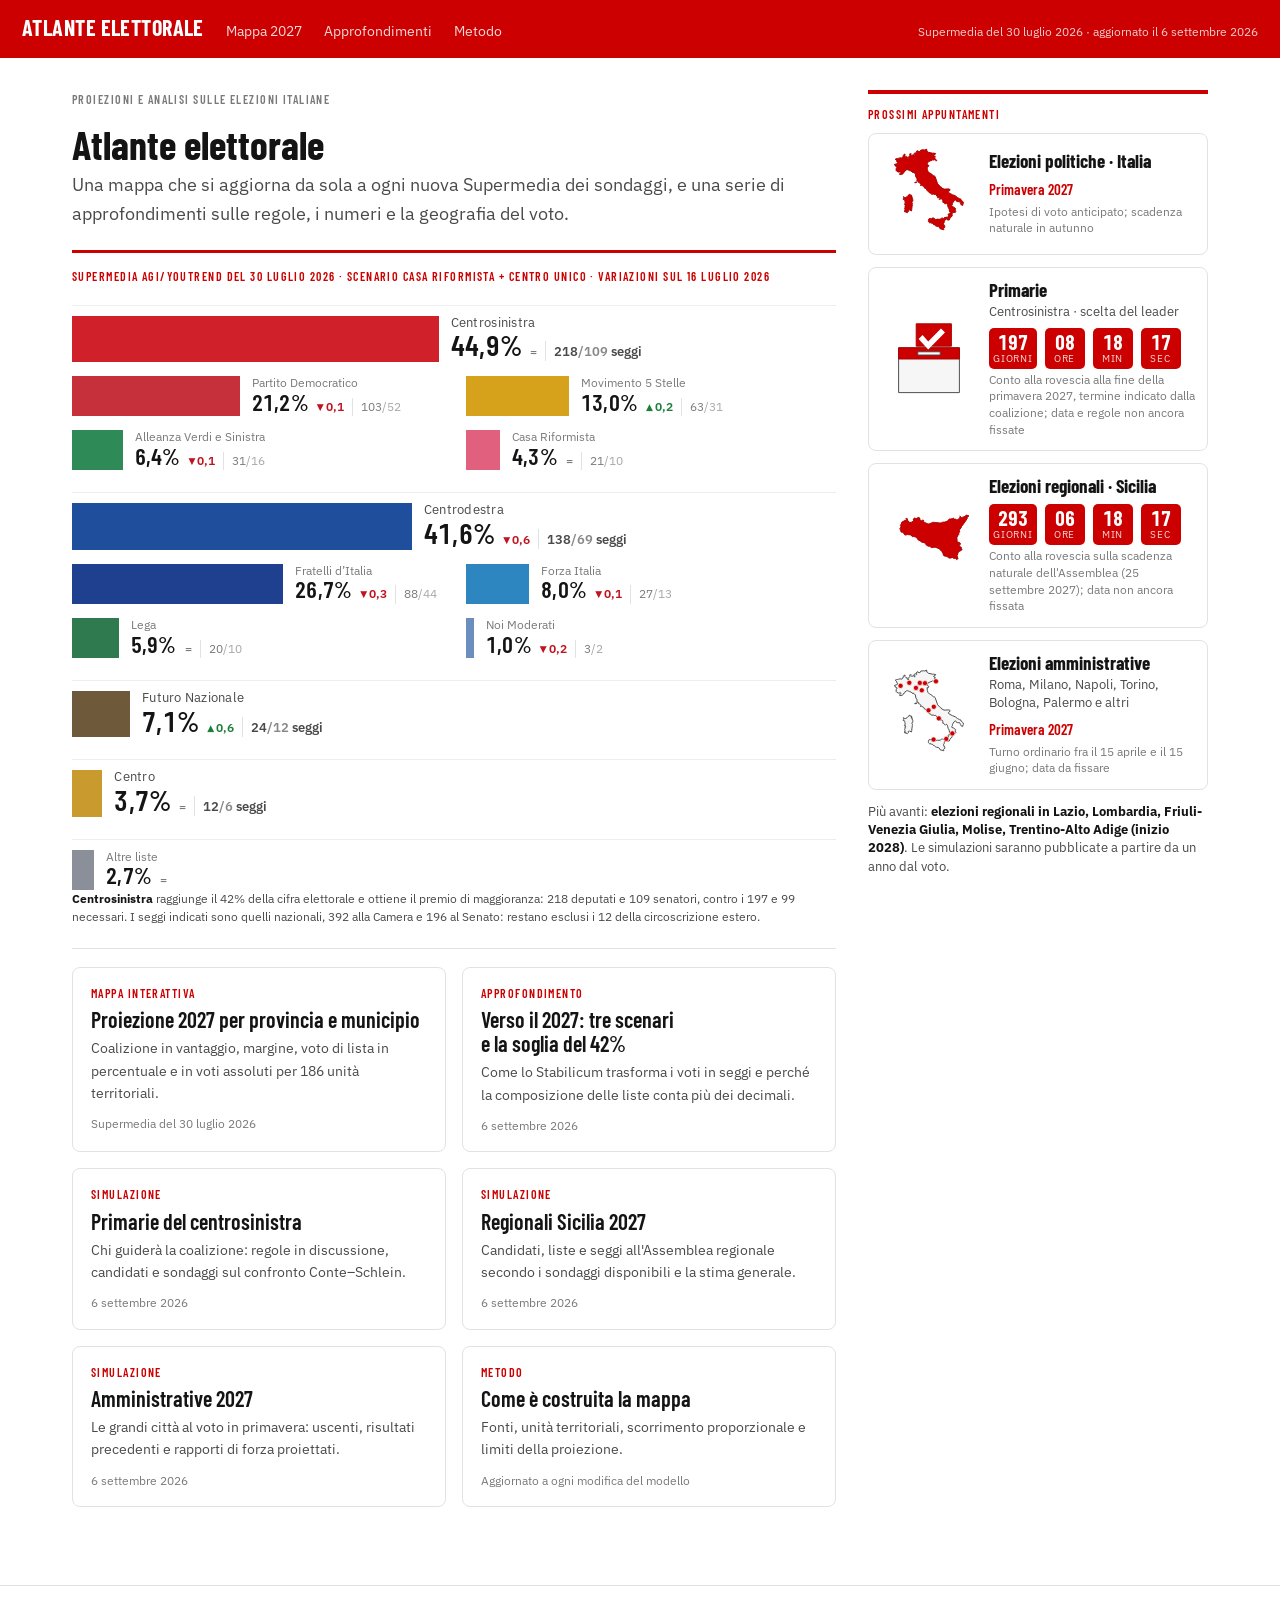
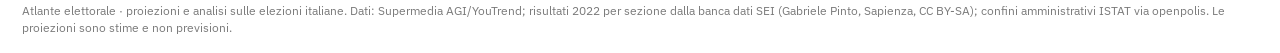
==== commit 6c35149b: "Add files via upload" ====
--- a/index.html
+++ b/index.html
@@ -85,7 +85,7 @@
       html+=tile('coal',C[g.k][0],g.sum,C[g.k][1],0,dCoal(g.ps),g.k,true);
       if(g.ps.length>1) [...g.ps].sort((a,b)=>T[b]-T[a]).forEach(p=>{ html+=tile('',P[p][0],T[p],P[p][1],0,dList(p),p,false); });
     });
-    html+=tile('',P.Altri[0],T.Altri,P.Altri[1],0,dList('Altri'),'Altri',false);
+    html+=tile('sep',P.Altri[0],T.Altri,P.Altri[1],0,dList('Altri'),'Altri',true);
     el.innerHTML=html;
     const cap=document.getElementById('sm-cap');
     if(cap){ const w=SC.win, nm=w?C[w][0]:null;
--- a/assets/site.css
+++ b/assets/site.css
@@ -70,6 +70,7 @@
 .eyebrow{font-family:"Barlow Condensed",Arial,sans-serif;font-weight:600;font-size:12px;letter-spacing:.12em;text-transform:uppercase;color:var(--brand)}
 /* home */
 .home{display:grid;grid-template-columns:minmax(0,1fr) 340px;gap:32px;max-width:1180px;margin:0 auto;padding:32px 22px 60px}
+.home>*{min-width:0}
 @media (max-width:960px){.home{grid-template-columns:1fr}}
 .home .prose{padding:0;margin:0;max-width:none}
 .agenda{border-top:4px solid var(--brand);padding-top:12px}
@@ -89,6 +90,7 @@
 .evt .cd i{font-style:normal;font-size:9.5px;letter-spacing:.08em;text-transform:uppercase;opacity:.85}
 .evt .when{margin-top:8px;font-family:"Barlow Condensed",Arial,sans-serif;font-weight:600;font-size:15px;color:var(--brand)}
 .evt .note{font-size:11.5px;color:var(--muted);margin-top:3px}
+@media (max-width:400px){.evt{grid-template-columns:64px 1fr;gap:10px;padding:10px}.evt .shape{width:64px;height:64px}.evt .cd{gap:5px}.evt .cd span{min-width:33px;padding:3px 3px 2px}.evt .cd b{font-size:17px}.evt .cd i{font-size:8.5px;letter-spacing:.04em}.evt .t{font-size:17px}}
 .agenda .more{font-size:12.5px;color:var(--ink2);margin-top:6px}
 .agenda .more b{color:var(--ink)}
 
@@ -101,7 +103,7 @@
 .supermedia .nat .t .bar{flex:none;border-radius:0;min-width:4px}
 .supermedia .nat .t .txt{min-width:0;display:flex;flex-direction:column;justify-content:center}
 .supermedia .nat .t .r{display:flex;align-items:baseline;gap:8px;min-width:0}
-.supermedia .nat .t.coal{grid-column:1 / -1;margin-top:8px;padding-top:10px;border-top:1px solid var(--line2)}
+.supermedia .nat .t.coal,.supermedia .nat .t.sep{grid-column:1 / -1;margin-top:8px;padding-top:10px;border-top:1px solid var(--line2)}
 .supermedia .nat .t.coal .v{font-size:29px}
 .supermedia .nat .t.coal .l{font-size:13px;letter-spacing:.02em;color:var(--ink2)}
 .supermedia .nat .t .l{font-size:12px;color:var(--muted);white-space:nowrap;overflow:hidden;text-overflow:ellipsis;line-height:1.15}
@@ -111,6 +113,7 @@
 .supermedia .nat .t .s i{font-style:normal;opacity:.65}
 .supermedia .nat .t .s .sg{font-weight:inherit}
 @media (max-width:680px){.supermedia .nat .t .s{padding-left:6px}.supermedia .nat .t .s .sg{display:none}}
+@media (max-width:400px){.supermedia .nat{--mul:.62;--cmul:.62}.supermedia .nat .t{gap:9px}.supermedia .nat .t .v{font-size:20px}.supermedia .nat .t.coal .v{font-size:25px}.supermedia .nat .t .r{gap:6px}}
 .supermedia .nat .t.coal .s{font-size:12.5px;color:var(--ink2);font-weight:600}
 .sm-cap{margin:14px 0 0;font-size:12px;color:var(--ink2);line-height:1.5}
 .sm-cap b{color:var(--ink)}
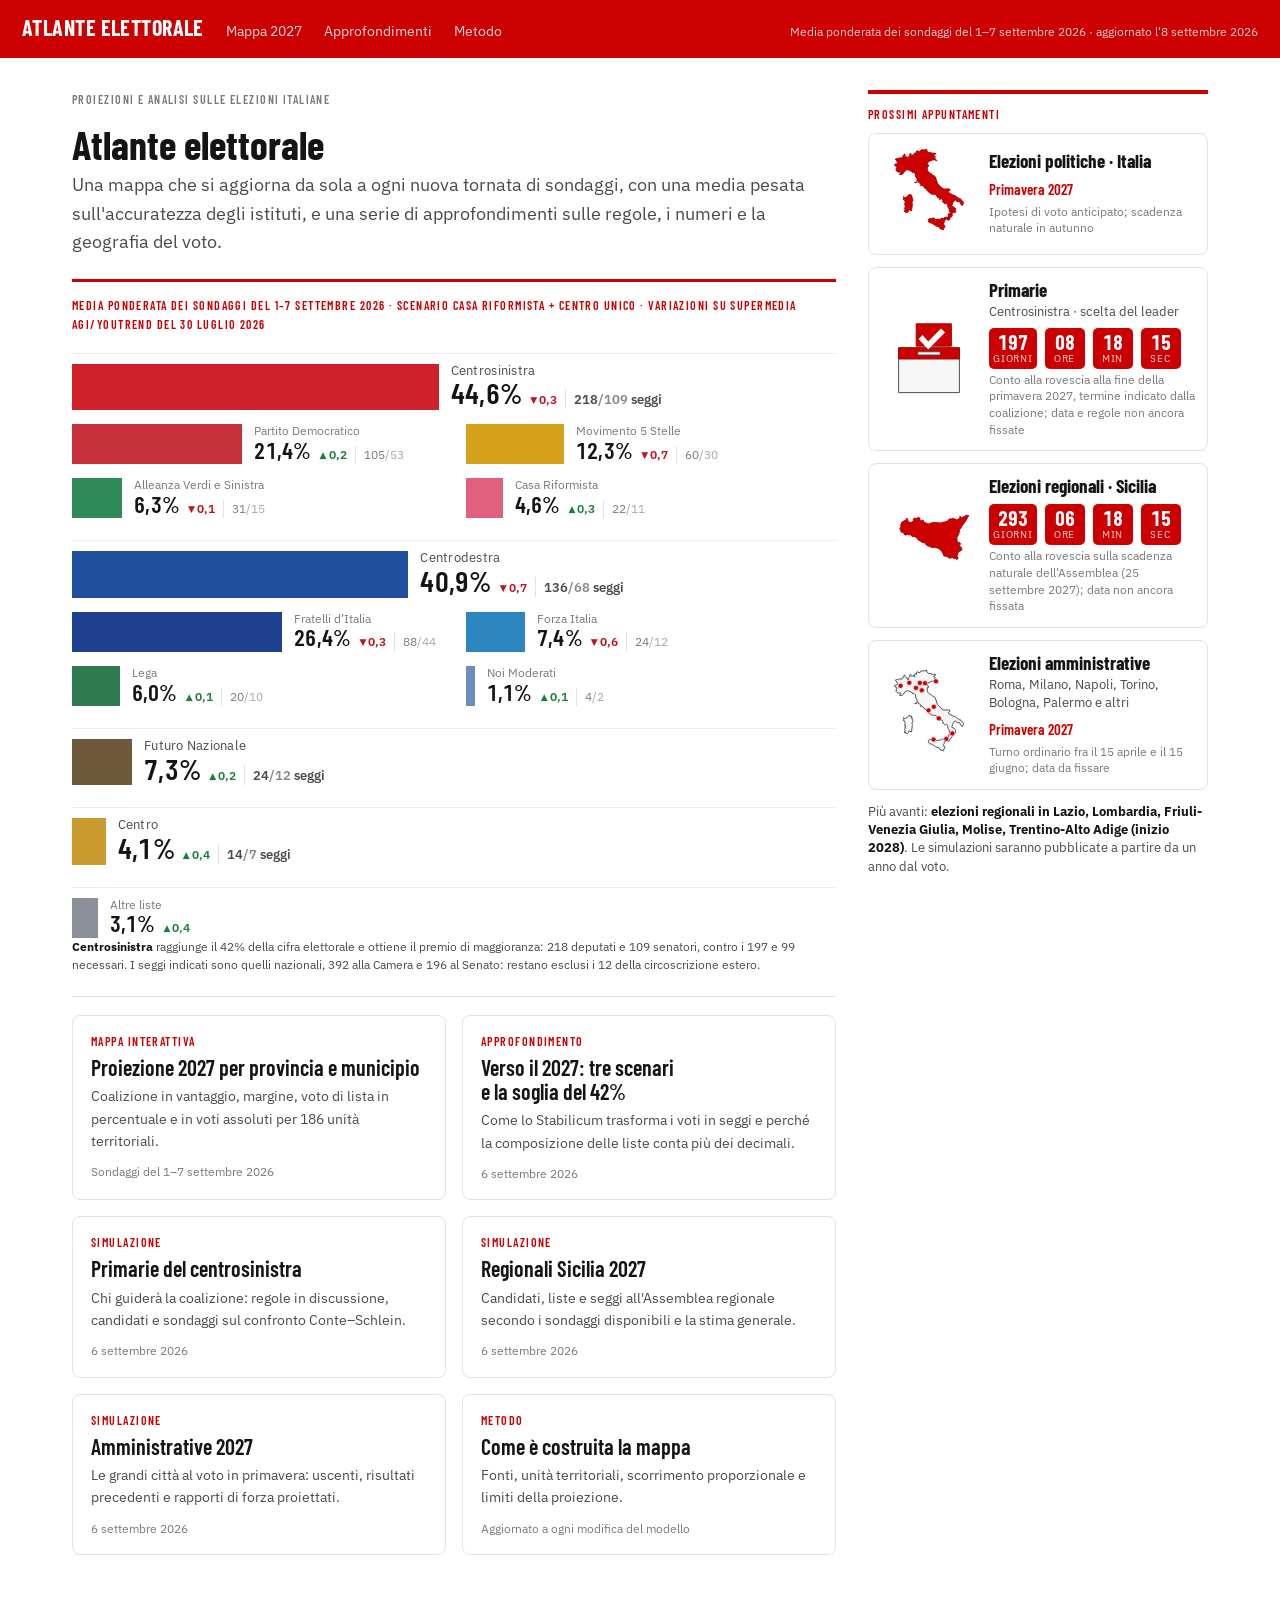
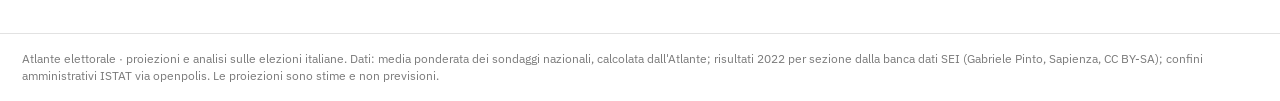
==== commit b01087f0: "Add files via upload" ====
--- a/index.html
+++ b/index.html
@@ -18,14 +18,14 @@
 <main class="prose">
 <div class="meta">Proiezioni e analisi sulle elezioni italiane</div>
 <h1>Atlante elettorale</h1>
-<p class="lede">Una mappa che si aggiorna da sola a ogni nuova Supermedia dei sondaggi, e una serie di approfondimenti sulle regole, i numeri e la geografia del voto.</p>
+<p class="lede">Una mappa che si aggiorna da sola a ogni nuova tornata di sondaggi, con una media pesata sull'accuratezza degli istituti, e una serie di approfondimenti sulle regole, i numeri e la geografia del voto.</p>
 <section class="supermedia" id="supermedia">
-  <div class="eyebrow" id="sm-title">Supermedia AGI/YouTrend applicata allo scenario</div>
+  <div class="eyebrow" id="sm-title">Media ponderata dei sondaggi applicata allo scenario</div>
   <div class="nat" id="sm-strip"></div>
   <p class="sm-cap" id="sm-cap"></p>
 </section>
 <div class="cards">
-  <a class="card" href="mappa/index.html"><div class="k">Mappa interattiva</div><h3>Proiezione 2027 per provincia e municipio</h3><p>Coalizione in vantaggio, margine, voto di lista in percentuale e in voti assoluti per 186 unità territoriali.</p><div class="d">Supermedia del <span data-scenario>…</span></div></a>
+  <a class="card" href="mappa/index.html"><div class="k">Mappa interattiva</div><h3>Proiezione 2027 per provincia e municipio</h3><p>Coalizione in vantaggio, margine, voto di lista in percentuale e in voti assoluti per 186 unità territoriali.</p><div class="d">Sondaggi del <span data-scenario>…</span></div></a>
   <a class="card" href="approfondimenti/scenari-2027.html"><div class="k">Approfondimento</div><h3>Verso il 2027: tre scenari e la soglia del 42%</h3><p>Come lo Stabilicum trasforma i voti in seggi e perché la composizione delle liste conta più dei decimali.</p><div class="d">6 settembre 2026</div></a>
   <a class="card" href="approfondimenti/primarie-centrosinistra-2027.html"><div class="k">Simulazione</div><h3>Primarie del centrosinistra</h3><p>Chi guiderà la coalizione: regole in discussione, candidati e sondaggi sul confronto Conte–Schlein.</p><div class="d">6 settembre 2026</div></a><a class="card" href="approfondimenti/regionali-sicilia-2027.html"><div class="k">Simulazione</div><h3>Regionali Sicilia 2027</h3><p>Candidati, liste e seggi all'Assemblea regionale secondo i sondaggi disponibili e la stima generale.</p><div class="d">6 settembre 2026</div></a>
   <a class="card" href="approfondimenti/amministrative-2027.html"><div class="k">Simulazione</div><h3>Amministrative 2027</h3><p>Le grandi città al voto in primavera: uscenti, risultati precedenti e rapporti di forza proiettati.</p><div class="d">6 settembre 2026</div></a>
@@ -63,16 +63,16 @@
   const fmt=v=>v.toFixed(1).replace('.',',');
   fetch('data/scenario.json?t='+Date.now()).then(r=>r.json()).then(s=>{
     const T=s.targets, el=document.getElementById('sm-strip'); if(!el) return;
-    document.getElementById('sm-title').textContent='Supermedia AGI/YouTrend del '+s.supermedia.label+' · scenario Casa Riformista + centro unico'+(s.previous?' · variazioni sul '+s.previous.label:'');
+    document.getElementById('sm-title').textContent='Media ponderata dei sondaggi del '+s.media.label+' · scenario Casa Riformista + centro unico'+(s.previous?' · variazioni su '+(s.previous.name||'la rilevazione')+' del '+s.previous.label:'');
     const groups=Object.entries(s.coalitions).map(([k,ps])=>({k,ps,sum:ps.reduce((a,p)=>a+T[p],0)})).sort((a,b)=>b.sum-a.sum);
     const scaleMax=groups[0].sum; // scala unica: la coalizione più forte
     const MAXW=48; // quota massima di larghezza occupata dalla barra, il resto è per il testo
     const PT=s.prevTargets||null;
     const delta=d=>{ if(d===null) return '';
       const v=Math.round(d*10)/10;
-      if(Math.abs(v)<0.05) return `<span class="d same" title="invariato rispetto alla Supermedia precedente">=</span>`;
+      if(Math.abs(v)<0.05) return `<span class="d same" title="invariato rispetto alla media precedente">=</span>`;
       const up=v>0;
-      return `<span class="d ${up?'up':'down'}" title="${up?'in crescita':'in calo'} rispetto alla Supermedia precedente"><span class="ar">${up?'▲':'▼'}</span>${fmt(Math.abs(v))}</span>`; };
+      return `<span class="d ${up?'up':'down'}" title="${up?'in crescita':'in calo'} rispetto alla media precedente"><span class="ar">${up?'▲':'▼'}</span>${fmt(Math.abs(v))}</span>`; };
     const SC=computeSeats(T,s.coalitions,392,70), SS=computeSeats(T,s.coalitions,196,35);
     const seat=(k,coal)=>{ const c=coal?SC.coal[k]:SC.lists[k], se=coal?SS.coal[k]:SS.lists[k];
       if(c===undefined) return '';
@@ -95,8 +95,8 @@
   }).catch(()=>{});
 })();
 </script>
-<footer class="site-footer">Atlante elettorale · proiezioni e analisi sulle elezioni italiane. Dati: Supermedia AGI/YouTrend; risultati 2022 per sezione dalla banca dati SEI (Gabriele Pinto, Sapienza, CC BY-SA); confini amministrativi ISTAT via openpolis. Le proiezioni sono stime e non previsioni.</footer><script>
-fetch('./data/scenario.json?t='+Date.now()).then(r=>r.json()).then(s=>{const e=document.getElementById('site-updated'); if(e) e.textContent='Supermedia del '+s.supermedia.label+' · aggiornato il '+s.updatedLabel; document.querySelectorAll('[data-scenario]').forEach(x=>x.textContent=s.supermedia.label);}).catch(()=>{});
+<footer class="site-footer">Atlante elettorale · proiezioni e analisi sulle elezioni italiane. Dati: media ponderata dei sondaggi nazionali, calcolata dall'Atlante; risultati 2022 per sezione dalla banca dati SEI (Gabriele Pinto, Sapienza, CC BY-SA); confini amministrativi ISTAT via openpolis. Le proiezioni sono stime e non previsioni.</footer><script>
+fetch('./data/scenario.json?t='+Date.now()).then(r=>r.json()).then(s=>{const e=document.getElementById('site-updated'); if(e) e.textContent='Media ponderata dei sondaggi del '+s.media.label+' · aggiornato '+(/^(8|11|[aeiou])/i.test(s.updatedLabel)?"l'":'il ')+s.updatedLabel; document.querySelectorAll('[data-scenario]').forEach(x=>x.textContent=s.media.label);}).catch(()=>{});
 (function(){
   const cds=[...document.querySelectorAll('.cd[data-date]')]; if(!cds.length) return;
   const pad=n=>String(n).padStart(2,'0');
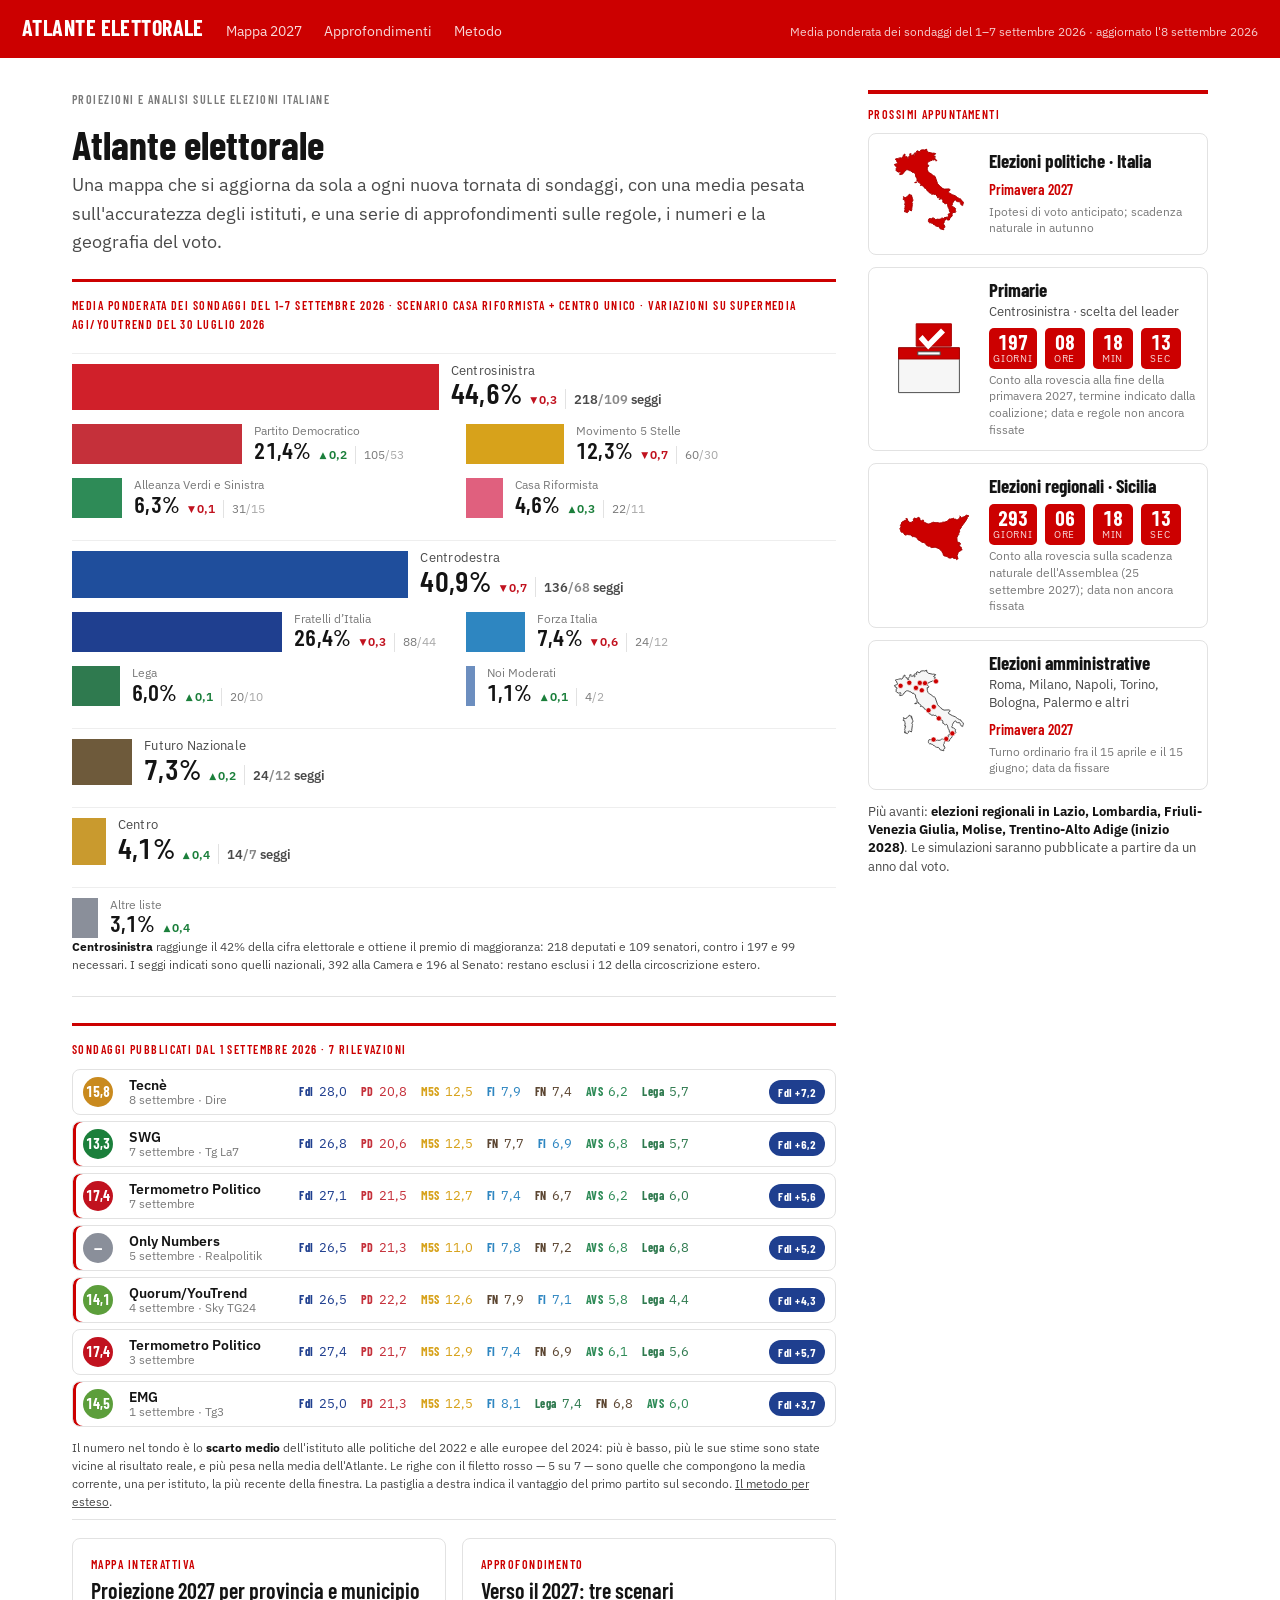
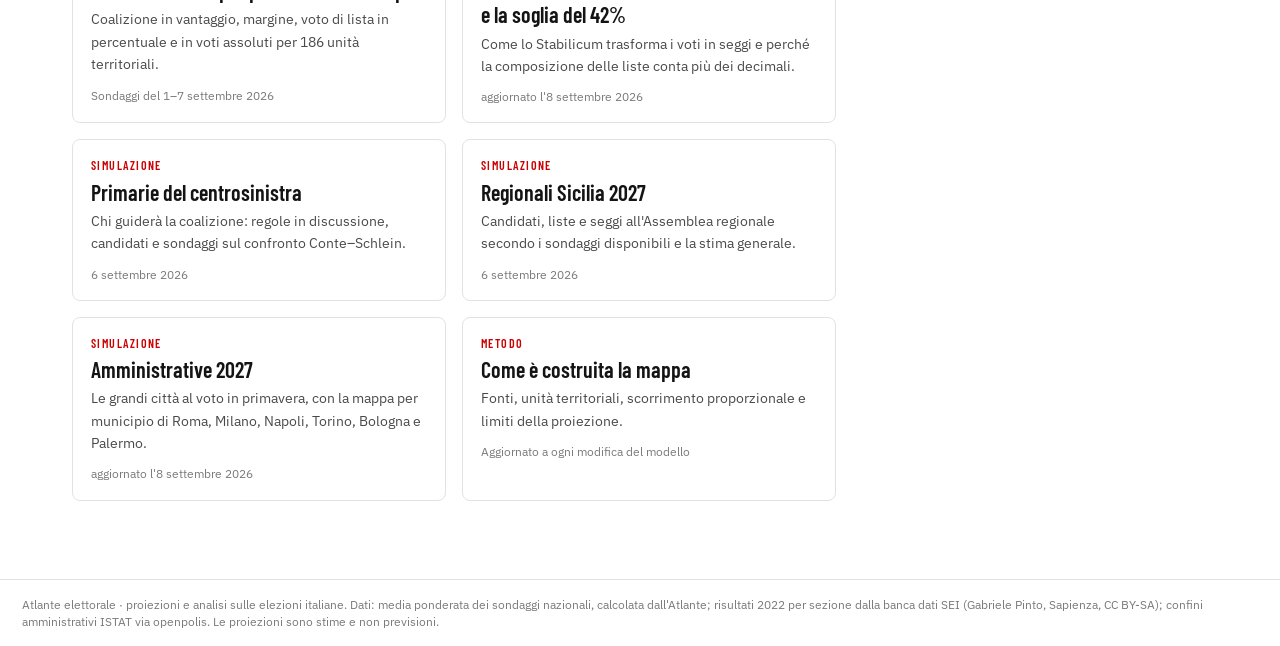
==== commit 70808721: "Add files via upload" ====
--- a/index.html
+++ b/index.html
@@ -24,11 +24,16 @@
   <div class="nat" id="sm-strip"></div>
   <p class="sm-cap" id="sm-cap"></p>
 </section>
+<section class="polls" id="polls">
+  <div class="eyebrow" id="pl-title">Ultimi sondaggi per istituto</div>
+  <div class="rows" id="pl-rows"></div>
+  <p class="pl-cap" id="pl-cap"></p>
+</section>
 <div class="cards">
   <a class="card" href="mappa/index.html"><div class="k">Mappa interattiva</div><h3>Proiezione 2027 per provincia e municipio</h3><p>Coalizione in vantaggio, margine, voto di lista in percentuale e in voti assoluti per 186 unità territoriali.</p><div class="d">Sondaggi del <span data-scenario>…</span></div></a>
-  <a class="card" href="approfondimenti/scenari-2027.html"><div class="k">Approfondimento</div><h3>Verso il 2027: tre scenari e la soglia del 42%</h3><p>Come lo Stabilicum trasforma i voti in seggi e perché la composizione delle liste conta più dei decimali.</p><div class="d">6 settembre 2026</div></a>
+  <a class="card" href="approfondimenti/scenari-2027.html"><div class="k">Approfondimento</div><h3>Verso il 2027: tre scenari e la soglia del 42%</h3><p>Come lo Stabilicum trasforma i voti in seggi e perché la composizione delle liste conta più dei decimali.</p><div class="d">aggiornato l'8 settembre 2026</div></a>
   <a class="card" href="approfondimenti/primarie-centrosinistra-2027.html"><div class="k">Simulazione</div><h3>Primarie del centrosinistra</h3><p>Chi guiderà la coalizione: regole in discussione, candidati e sondaggi sul confronto Conte–Schlein.</p><div class="d">6 settembre 2026</div></a><a class="card" href="approfondimenti/regionali-sicilia-2027.html"><div class="k">Simulazione</div><h3>Regionali Sicilia 2027</h3><p>Candidati, liste e seggi all'Assemblea regionale secondo i sondaggi disponibili e la stima generale.</p><div class="d">6 settembre 2026</div></a>
-  <a class="card" href="approfondimenti/amministrative-2027.html"><div class="k">Simulazione</div><h3>Amministrative 2027</h3><p>Le grandi città al voto in primavera: uscenti, risultati precedenti e rapporti di forza proiettati.</p><div class="d">6 settembre 2026</div></a>
+  <a class="card" href="approfondimenti/amministrative-2027.html"><div class="k">Simulazione</div><h3>Amministrative 2027</h3><p>Le grandi città al voto in primavera, con la mappa per municipio di Roma, Milano, Napoli, Torino, Bologna e Palermo.</p><div class="d">aggiornato l'8 settembre 2026</div></a>
   <a class="card" href="approfondimenti/metodo.html"><div class="k">Metodo</div><h3>Come è costruita la mappa</h3><p>Fonti, unità territoriali, scorrimento proporzionale e limiti della proiezione.</p><div class="d">Aggiornato a ogni modifica del modello</div></a>
 </div>
 </main>
@@ -105,6 +110,49 @@
     el.querySelectorAll('b').forEach((b,i)=>b.textContent=v[i]); }); }
   tick(); setInterval(tick,1000);
 })();
+
+// ---- tabella dei sondaggi pubblicati dal 1 settembre ----
+(async function(){
+  const box=document.getElementById('pl-rows'); if(!box) return;
+  let D,SC; try{ [D,SC]=await Promise.all([
+    fetch('./data/sondaggi.json?t='+Date.now()).then(r=>r.json()),
+    fetch('./data/scenario.json?t='+Date.now()).then(r=>r.json())]); }
+  catch(e){ document.getElementById('polls').hidden=true; return; }
+  const PA=D.parties, fmt=v=>v.toFixed(1).replace('.',',');
+  const MESI=['gennaio','febbraio','marzo','aprile','maggio','giugno','luglio','agosto','settembre','ottobre','novembre','dicembre'];
+  const dLabel=iso=>{const d=new Date(iso+'T12:00:00'); return d.getDate()+' '+MESI[d.getMonth()];};
+  const polls=D.polls.slice().sort((a,b)=> a.pub===b.pub ? 0 : (a.pub<b.pub?1:-1));
+  // quali rilevazioni entrano nella media corrente: una per istituto, la più recente entro la finestra
+  const inWin=p=>p.pub>=(D.from||'0000') && p.pub<=SC.media.date && p.ist!=='Lab21';
+  const best={}; polls.forEach(p=>{ if(inWin(p) && (!best[p.ist] || p.pub>best[p.ist])) best[p.ist]=p.pub; });
+  const used=p=>inWin(p) && best[p.ist]===p.pub;
+  // pastiglia dello scarto: verde se accurato, ambra medio, rosso alto, grigio se non in tabella
+  const scColor=s=> s==null?'#8A8F9A' : s<=13.5?'#1B7F3B' : s<=15?'#5C9E3B' : s<=17?'#C98A1E' : '#C1121F';
+  const LIM=12;
+  const rowHtml = p=>{
+    const ks=Object.keys(p.lists).filter(k=>PA[k]).sort((a,b)=>p.lists[b]-p.lists[a]).filter(k=>k!=='Altri').slice(0,7);
+    const first=ks[0], second=ks[1], gap=p.lists[first]-p.lists[second];
+    const lead = gap<0.05
+      ? `<span class="lead" style="background:var(--muted)">Pari</span>`
+      : `<span class="lead" style="background:${PA[first][2]}">${PA[first][1]} +${fmt(gap)}</span>`;
+    return `<div class="row${used(p)?' used':''}" title="${p.ist}${p.comm&&p.comm!=='—'?' per '+p.comm:''} · rilevazione ${p.field}${p.n?' · '+p.n+' interviste':''}${p.scarto!=null?' · scarto medio '+fmt(p.scarto):' · scarto medio non disponibile'}${used(p)?' · inclusa nella media corrente':''}">
+      <span class="sc" style="background:${scColor(p.scarto)}">${p.scarto!=null?fmt(p.scarto).replace(',0',''):'—'}</span>
+      <span class="who"><span class="n">${p.url?`<a href="${p.url}" rel="noopener" target="_blank" style="text-decoration:none">${p.ist}</a>`:p.ist}</span><span class="d">${dLabel(p.pub)}${p.comm&&p.comm!=='—'?' · '+p.comm:''}</span></span>
+      <span class="vals">${ks.map(k=>`<span style="color:${PA[k][2]}"><b>${PA[k][1]}</b>${fmt(p.lists[k])}</span>`).join('')}</span>
+      ${lead}</div>`;
+  };
+  const render=(all)=>{ box.innerHTML=(all?polls:polls.slice(0,LIM)).map(rowHtml).join('');
+    const more=document.getElementById('pl-more'); if(more) more.hidden=all||polls.length<=LIM; };
+  render(false);
+  if(polls.length>LIM){ const btn=document.createElement('button'); btn.id='pl-more'; btn.type='button'; btn.className='pl-more';
+    btn.textContent='Mostra tutte le '+polls.length+' rilevazioni';
+    btn.onclick=()=>{ render(true); btn.remove(); };
+    box.insertAdjacentElement('afterend', btn); }
+  const nUsed=polls.filter(used).length;
+  document.getElementById('pl-title').textContent='Sondaggi pubblicati dal '+dLabel(D.from)+' 2026 · '+polls.length+' rilevazioni';
+  const cap=document.getElementById('pl-cap');
+  if(cap) cap.innerHTML='Il numero nel tondo è lo <b>scarto medio</b> dell\'istituto alle politiche del 2022 e alle europee del 2024: più è basso, più le sue stime sono state vicine al risultato reale, e più pesa nella media dell\'Atlante. Le righe con il filetto rosso — '+nUsed+' su '+polls.length+' — sono quelle che compongono la media corrente, una per istituto, la più recente della finestra. La pastiglia a destra indica il vantaggio del primo partito sul secondo. <a href="approfondimenti/metodo.html">Il metodo per esteso</a>.';
+})();
 </script>
 </body>
 </html>
--- a/assets/site.css
+++ b/assets/site.css
@@ -124,3 +124,31 @@
 @media (prefers-color-scheme:dark){:root:not([data-theme="light"]) .supermedia .nat .t .d.up{color:#4ADE80}:root:not([data-theme="light"]) .supermedia .nat .t .d.down{color:#F87171}}
 :root[data-theme="dark"] .supermedia .nat .t .d.up{color:#4ADE80}
 :root[data-theme="dark"] .supermedia .nat .t .d.down{color:#F87171}
+
+/* tabella dei sondaggi (home) */
+.polls{margin:26px 0 6px;padding:14px 0 8px;border-top:3px solid var(--brand);border-bottom:1px solid var(--line)}
+.polls .eyebrow{margin-bottom:10px}
+.polls .rows{display:grid;gap:6px}
+.polls .row{display:grid;grid-template-columns:34px minmax(150px,1.15fr) minmax(0,3.2fr) 74px;align-items:center;gap:12px;
+  border:1px solid var(--line);border-radius:8px;padding:7px 10px;background:var(--panel)}
+.polls .row.used{border-color:var(--line);box-shadow:inset 3px 0 0 var(--brand)}
+.polls .sc{width:30px;height:30px;border-radius:50%;display:flex;align-items:center;justify-content:center;
+  font-family:"Barlow Condensed",Arial,sans-serif;font-weight:700;font-size:14px;color:#fff;font-variant-numeric:tabular-nums}
+.polls .who{min-width:0}
+.polls .who .n{display:block;font-weight:600;font-size:13.5px;line-height:1.2;white-space:nowrap;overflow:hidden;text-overflow:ellipsis}
+.polls .who .d{display:block;font-size:11.5px;color:var(--muted);line-height:1.2;white-space:nowrap;overflow:hidden;text-overflow:ellipsis}
+.polls .vals{display:flex;flex-wrap:wrap;gap:3px 14px;min-width:0}
+.polls .vals span{font-size:13px;white-space:nowrap;font-variant-numeric:tabular-nums}
+.polls .vals span b{font-family:"Barlow Condensed",Arial,sans-serif;font-weight:700;font-size:12px;letter-spacing:.04em;margin-right:5px}
+.polls .lead{justify-self:end;border-radius:999px;padding:3px 9px;font-size:11.5px;font-weight:700;color:#fff;
+  font-family:"Barlow Condensed",Arial,sans-serif;letter-spacing:.04em;white-space:nowrap;font-variant-numeric:tabular-nums}
+.polls .pl-more{margin-top:8px;border:1px solid var(--line);background:var(--panel2);border-radius:999px;padding:5px 14px;font-size:12.5px;cursor:pointer;color:var(--ink2)}
+.polls .pl-more:hover{border-color:var(--brand);color:var(--brand)}
+.polls .pl-cap{margin:12px 0 0;font-size:12px;color:var(--ink2);line-height:1.5}
+.polls .pl-cap b{color:var(--ink)}
+@media (max-width:820px){
+  .polls .row{grid-template-columns:30px minmax(0,1fr) 66px;grid-template-areas:"sc who lead" ". vals vals";row-gap:5px}
+  .polls .sc{grid-area:sc}.polls .who{grid-area:who}.polls .lead{grid-area:lead}.polls .vals{grid-area:vals;gap:2px 12px}
+  .polls .vals span{font-size:12.5px}
+}
+@media (max-width:400px){.polls .row{padding:7px 8px;gap:8px}.polls .vals span{font-size:12px}}
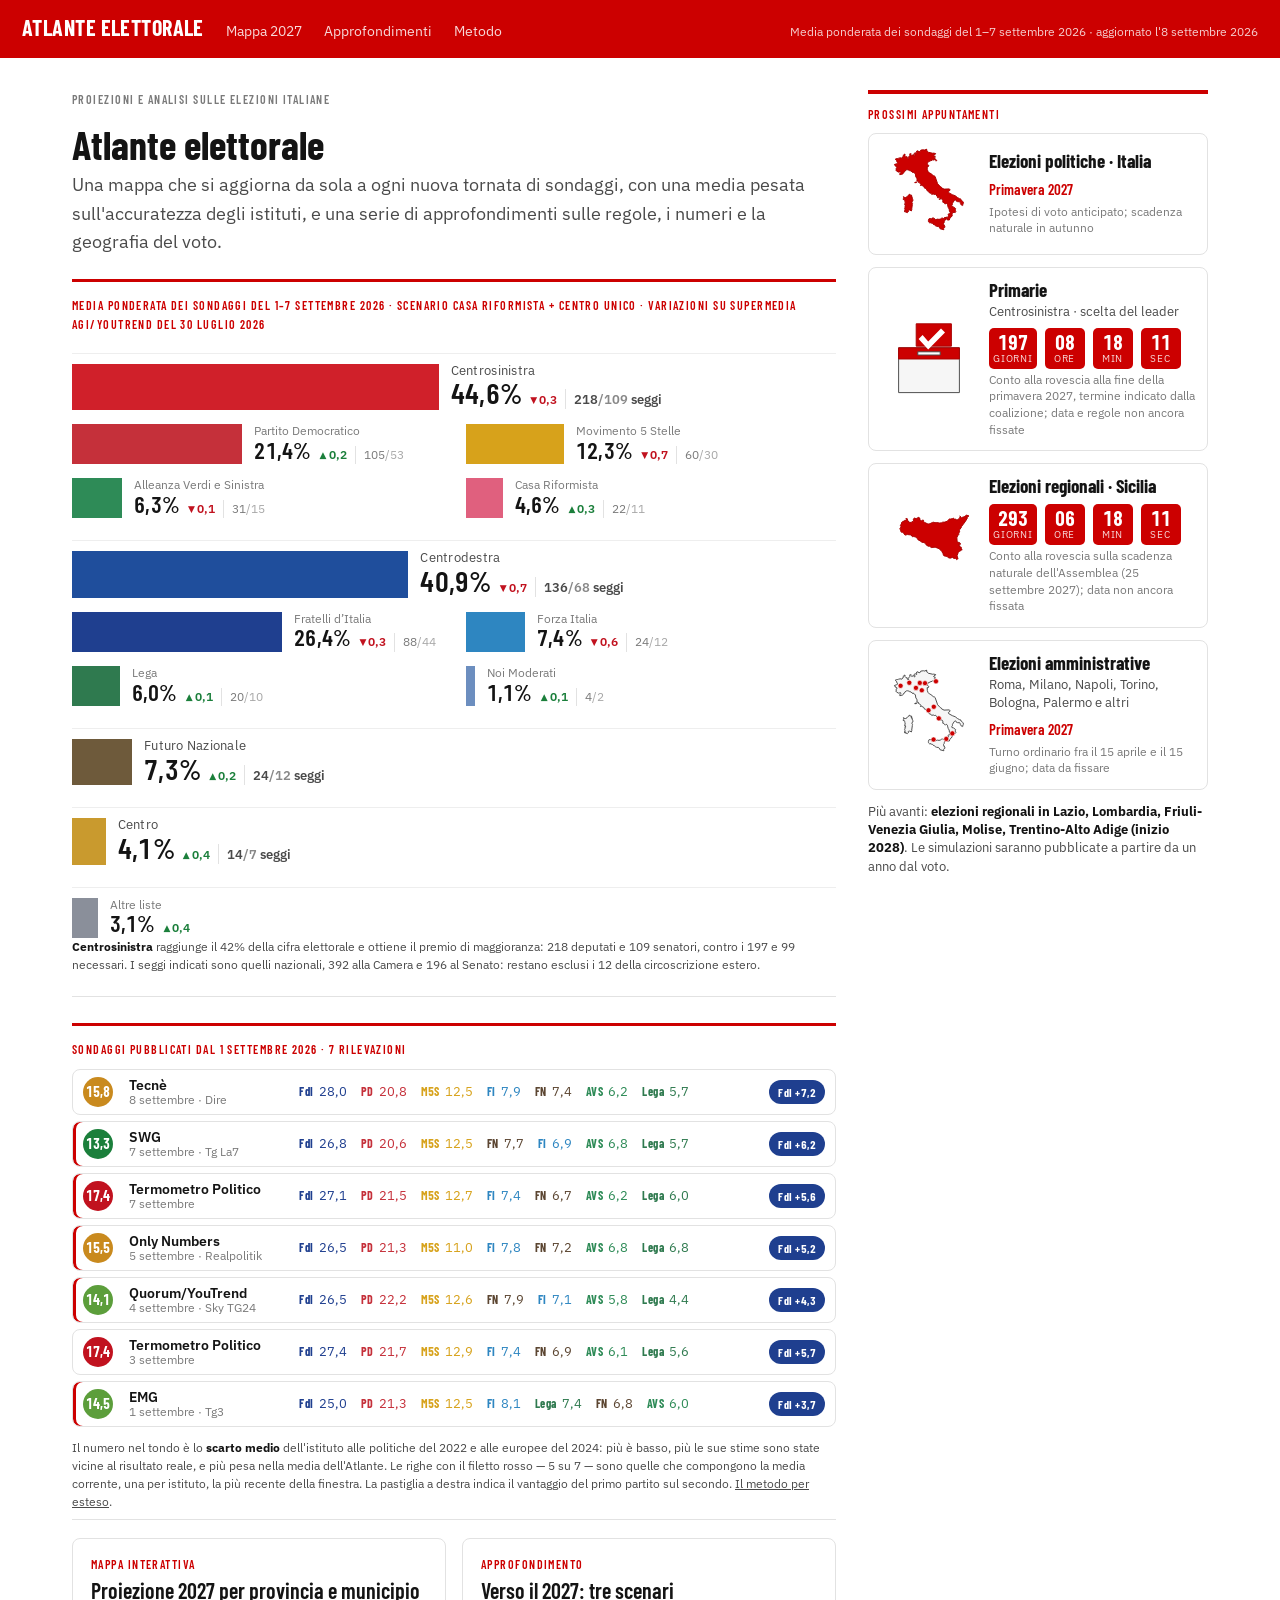
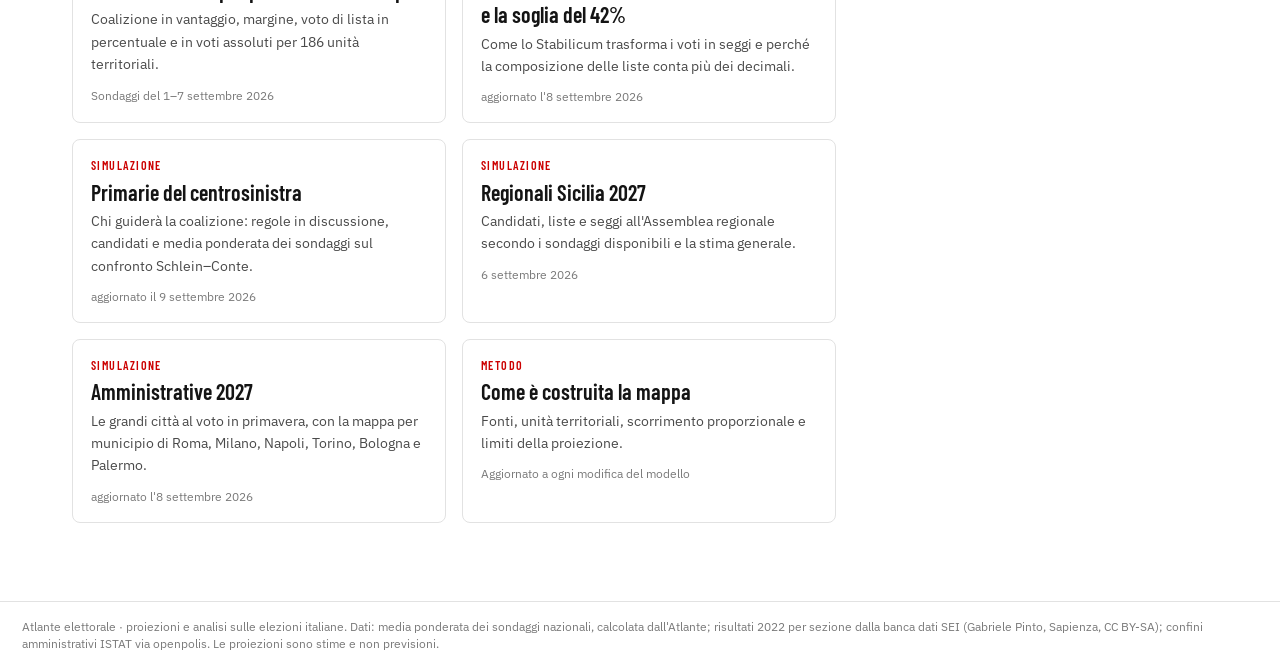
==== commit c90b43e0: "Add files via upload" ====
--- a/index.html
+++ b/index.html
@@ -32,7 +32,7 @@
 <div class="cards">
   <a class="card" href="mappa/index.html"><div class="k">Mappa interattiva</div><h3>Proiezione 2027 per provincia e municipio</h3><p>Coalizione in vantaggio, margine, voto di lista in percentuale e in voti assoluti per 186 unità territoriali.</p><div class="d">Sondaggi del <span data-scenario>…</span></div></a>
   <a class="card" href="approfondimenti/scenari-2027.html"><div class="k">Approfondimento</div><h3>Verso il 2027: tre scenari e la soglia del 42%</h3><p>Come lo Stabilicum trasforma i voti in seggi e perché la composizione delle liste conta più dei decimali.</p><div class="d">aggiornato l'8 settembre 2026</div></a>
-  <a class="card" href="approfondimenti/primarie-centrosinistra-2027.html"><div class="k">Simulazione</div><h3>Primarie del centrosinistra</h3><p>Chi guiderà la coalizione: regole in discussione, candidati e sondaggi sul confronto Conte–Schlein.</p><div class="d">6 settembre 2026</div></a><a class="card" href="approfondimenti/regionali-sicilia-2027.html"><div class="k">Simulazione</div><h3>Regionali Sicilia 2027</h3><p>Candidati, liste e seggi all'Assemblea regionale secondo i sondaggi disponibili e la stima generale.</p><div class="d">6 settembre 2026</div></a>
+  <a class="card" href="approfondimenti/primarie-centrosinistra-2027.html"><div class="k">Simulazione</div><h3>Primarie del centrosinistra</h3><p>Chi guiderà la coalizione: regole in discussione, candidati e media ponderata dei sondaggi sul confronto Schlein–Conte.</p><div class="d">aggiornato il 9 settembre 2026</div></a><a class="card" href="approfondimenti/regionali-sicilia-2027.html"><div class="k">Simulazione</div><h3>Regionali Sicilia 2027</h3><p>Candidati, liste e seggi all'Assemblea regionale secondo i sondaggi disponibili e la stima generale.</p><div class="d">6 settembre 2026</div></a>
   <a class="card" href="approfondimenti/amministrative-2027.html"><div class="k">Simulazione</div><h3>Amministrative 2027</h3><p>Le grandi città al voto in primavera, con la mappa per municipio di Roma, Milano, Napoli, Torino, Bologna e Palermo.</p><div class="d">aggiornato l'8 settembre 2026</div></a>
   <a class="card" href="approfondimenti/metodo.html"><div class="k">Metodo</div><h3>Come è costruita la mappa</h3><p>Fonti, unità territoriali, scorrimento proporzionale e limiti della proiezione.</p><div class="d">Aggiornato a ogni modifica del modello</div></a>
 </div>
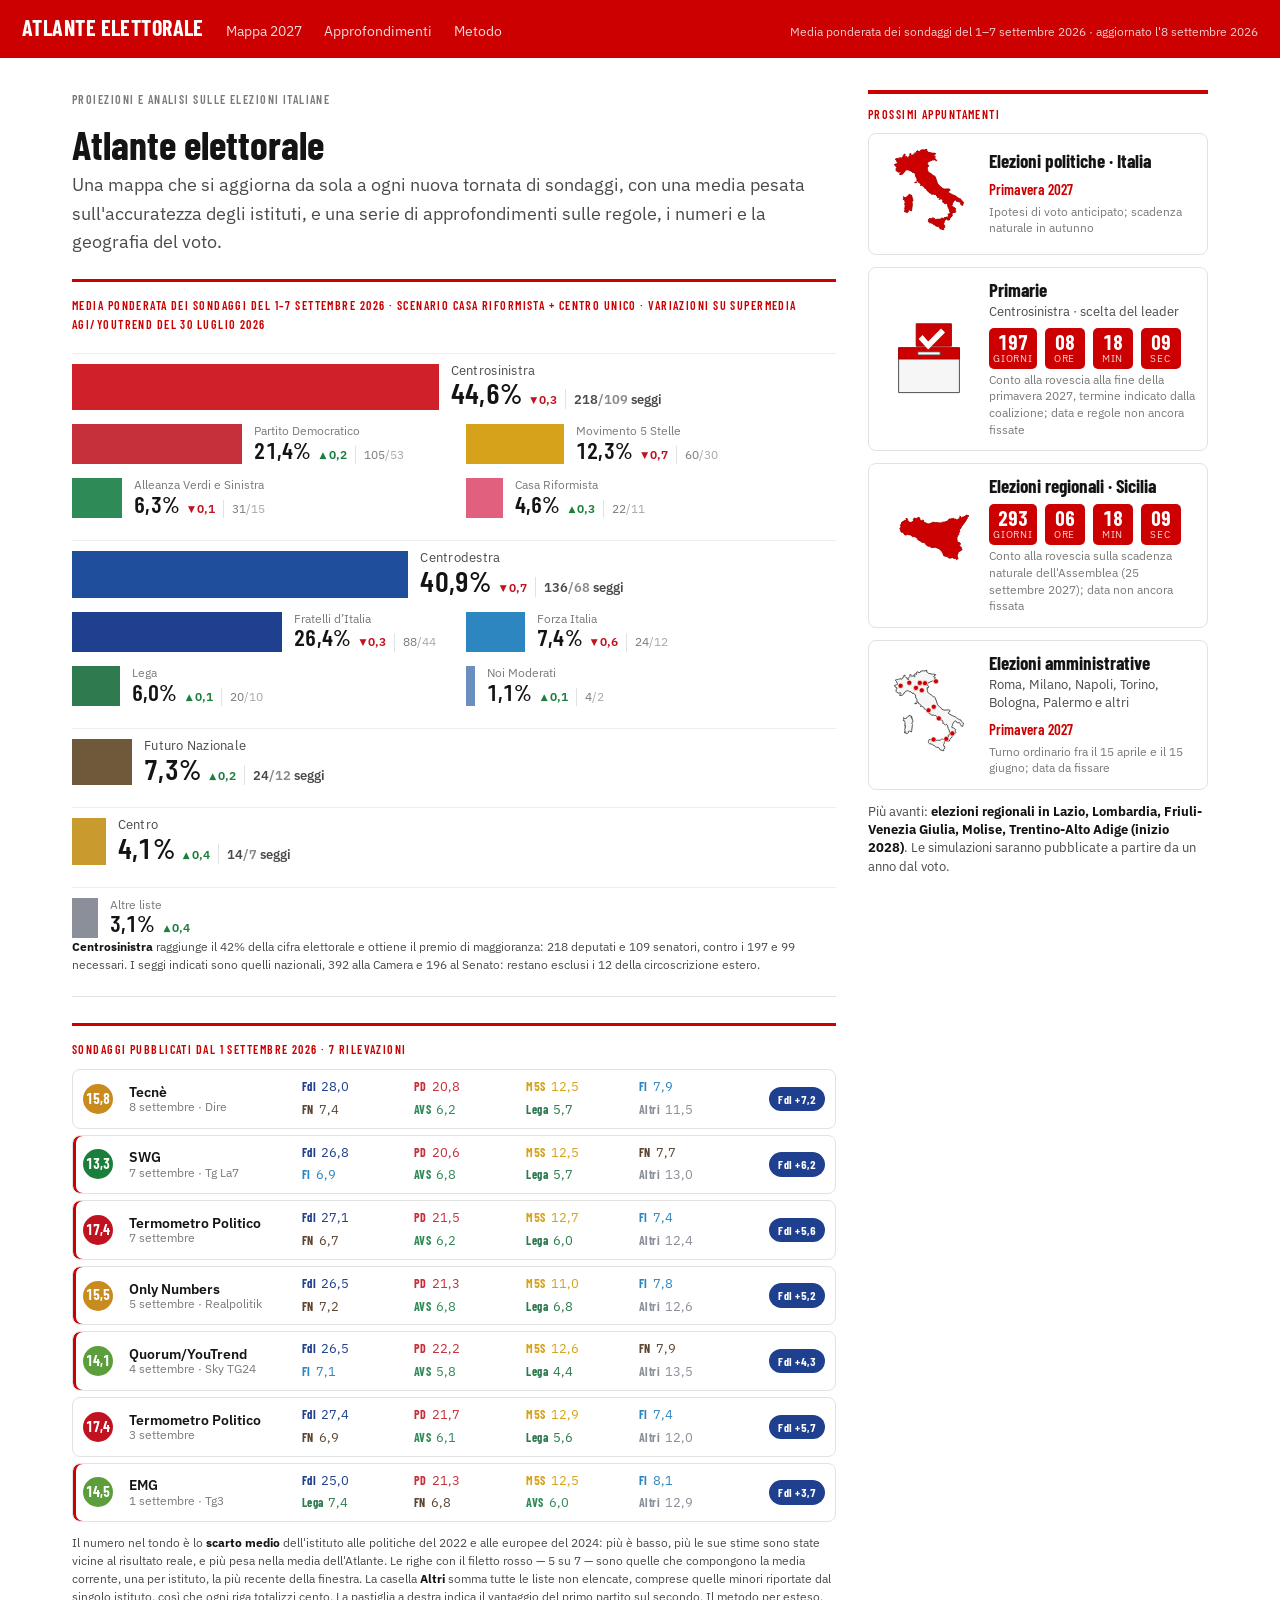
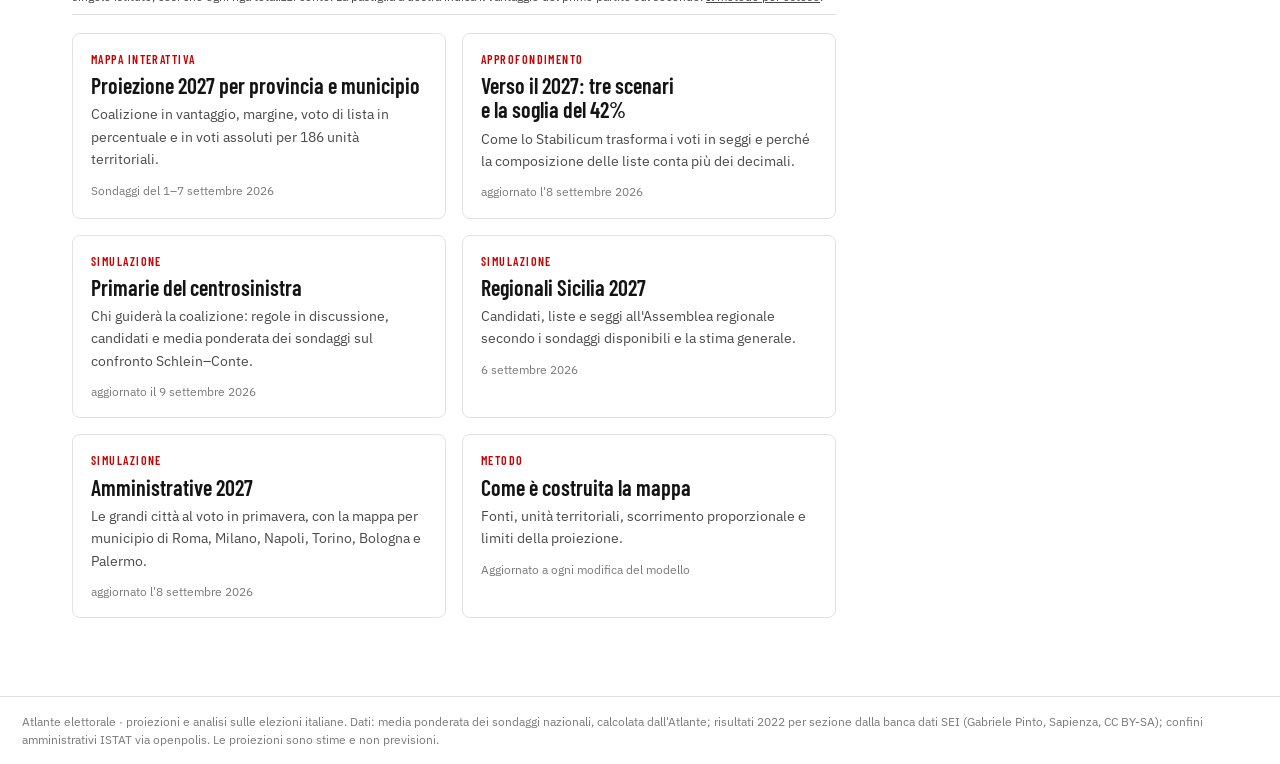
==== commit 27720dc5: "Add files via upload" ====
--- a/index.html
+++ b/index.html
@@ -131,6 +131,8 @@
   const LIM=12;
   const rowHtml = p=>{
     const ks=Object.keys(p.lists).filter(k=>PA[k]).sort((a,b)=>p.lists[b]-p.lists[a]).filter(k=>k!=='Altri').slice(0,7);
+    const shown=ks.reduce((a,k)=>a+p.lists[k],0);
+    const rest=Math.round((Object.keys(p.lists).reduce((a,k)=>a+p.lists[k],0)-shown)*10)/10; // tutte le altre liste sommate
     const first=ks[0], second=ks[1], gap=p.lists[first]-p.lists[second];
     const lead = gap<0.05
       ? `<span class="lead" style="background:var(--muted)">Pari</span>`
@@ -138,7 +140,7 @@
     return `<div class="row${used(p)?' used':''}" title="${p.ist}${p.comm&&p.comm!=='—'?' per '+p.comm:''} · rilevazione ${p.field}${p.n?' · '+p.n+' interviste':''}${p.scarto!=null?' · scarto medio '+fmt(p.scarto):' · scarto medio non disponibile'}${used(p)?' · inclusa nella media corrente':''}">
       <span class="sc" style="background:${scColor(p.scarto)}">${p.scarto!=null?fmt(p.scarto).replace(',0',''):'—'}</span>
       <span class="who"><span class="n">${p.url?`<a href="${p.url}" rel="noopener" target="_blank" style="text-decoration:none">${p.ist}</a>`:p.ist}</span><span class="d">${dLabel(p.pub)}${p.comm&&p.comm!=='—'?' · '+p.comm:''}</span></span>
-      <span class="vals">${ks.map(k=>`<span style="color:${PA[k][2]}"><b>${PA[k][1]}</b>${fmt(p.lists[k])}</span>`).join('')}</span>
+      <span class="vals">${ks.map(k=>`<span style="color:${PA[k][2]}"><b>${PA[k][1]}</b>${fmt(p.lists[k])}</span>`).join('')}${rest>0.05?`<span class="rest" style="color:${PA.Altri[2]}"><b>Altri</b>${fmt(rest)}</span>`:''}</span>
       ${lead}</div>`;
   };
   const render=(all)=>{ box.innerHTML=(all?polls:polls.slice(0,LIM)).map(rowHtml).join('');
@@ -151,7 +153,7 @@
   const nUsed=polls.filter(used).length;
   document.getElementById('pl-title').textContent='Sondaggi pubblicati dal '+dLabel(D.from)+' 2026 · '+polls.length+' rilevazioni';
   const cap=document.getElementById('pl-cap');
-  if(cap) cap.innerHTML='Il numero nel tondo è lo <b>scarto medio</b> dell\'istituto alle politiche del 2022 e alle europee del 2024: più è basso, più le sue stime sono state vicine al risultato reale, e più pesa nella media dell\'Atlante. Le righe con il filetto rosso — '+nUsed+' su '+polls.length+' — sono quelle che compongono la media corrente, una per istituto, la più recente della finestra. La pastiglia a destra indica il vantaggio del primo partito sul secondo. <a href="approfondimenti/metodo.html">Il metodo per esteso</a>.';
+  if(cap) cap.innerHTML='Il numero nel tondo è lo <b>scarto medio</b> dell\'istituto alle politiche del 2022 e alle europee del 2024: più è basso, più le sue stime sono state vicine al risultato reale, e più pesa nella media dell\'Atlante. Le righe con il filetto rosso — '+nUsed+' su '+polls.length+' — sono quelle che compongono la media corrente, una per istituto, la più recente della finestra. La casella <b>Altri</b> somma tutte le liste non elencate, comprese quelle minori riportate dal singolo istituto, così che ogni riga totalizzi cento. La pastiglia a destra indica il vantaggio del primo partito sul secondo. <a href="approfondimenti/metodo.html">Il metodo per esteso</a>.';
 })();
 </script>
 </body>
--- a/assets/site.css
+++ b/assets/site.css
@@ -129,7 +129,7 @@
 .polls{margin:26px 0 6px;padding:14px 0 8px;border-top:3px solid var(--brand);border-bottom:1px solid var(--line)}
 .polls .eyebrow{margin-bottom:10px}
 .polls .rows{display:grid;gap:6px}
-.polls .row{display:grid;grid-template-columns:34px minmax(150px,1.15fr) minmax(0,3.2fr) 74px;align-items:center;gap:12px;
+.polls .row{display:grid;grid-template-columns:34px minmax(146px,0.95fr) minmax(0,2.6fr) 72px;align-items:center;gap:12px;
   border:1px solid var(--line);border-radius:8px;padding:7px 10px;background:var(--panel)}
 .polls .row.used{border-color:var(--line);box-shadow:inset 3px 0 0 var(--brand)}
 .polls .sc{width:30px;height:30px;border-radius:50%;display:flex;align-items:center;justify-content:center;
@@ -137,8 +137,10 @@
 .polls .who{min-width:0}
 .polls .who .n{display:block;font-weight:600;font-size:13.5px;line-height:1.2;white-space:nowrap;overflow:hidden;text-overflow:ellipsis}
 .polls .who .d{display:block;font-size:11.5px;color:var(--muted);line-height:1.2;white-space:nowrap;overflow:hidden;text-overflow:ellipsis}
-.polls .vals{display:flex;flex-wrap:wrap;gap:3px 14px;min-width:0}
+.polls .vals{display:grid;grid-template-columns:repeat(4,minmax(0,1fr));gap:2px 10px;min-width:0}
 .polls .vals span{font-size:13px;white-space:nowrap;font-variant-numeric:tabular-nums}
+
+.polls .vals span.rest{color:var(--muted)}
 .polls .vals span b{font-family:"Barlow Condensed",Arial,sans-serif;font-weight:700;font-size:12px;letter-spacing:.04em;margin-right:5px}
 .polls .lead{justify-self:end;border-radius:999px;padding:3px 9px;font-size:11.5px;font-weight:700;color:#fff;
   font-family:"Barlow Condensed",Arial,sans-serif;letter-spacing:.04em;white-space:nowrap;font-variant-numeric:tabular-nums}
@@ -148,7 +150,8 @@
 .polls .pl-cap b{color:var(--ink)}
 @media (max-width:820px){
   .polls .row{grid-template-columns:30px minmax(0,1fr) 66px;grid-template-areas:"sc who lead" ". vals vals";row-gap:5px}
+  .polls .vals{grid-template-columns:repeat(3,minmax(0,1fr))}
   .polls .sc{grid-area:sc}.polls .who{grid-area:who}.polls .lead{grid-area:lead}.polls .vals{grid-area:vals;gap:2px 12px}
   .polls .vals span{font-size:12.5px}
 }
-@media (max-width:400px){.polls .row{padding:7px 8px;gap:8px}.polls .vals span{font-size:12px}}
+@media (max-width:400px){.polls .row{padding:7px 8px;gap:8px}.polls .vals{grid-template-columns:repeat(2,minmax(0,1fr))}.polls .vals span{font-size:12px}}
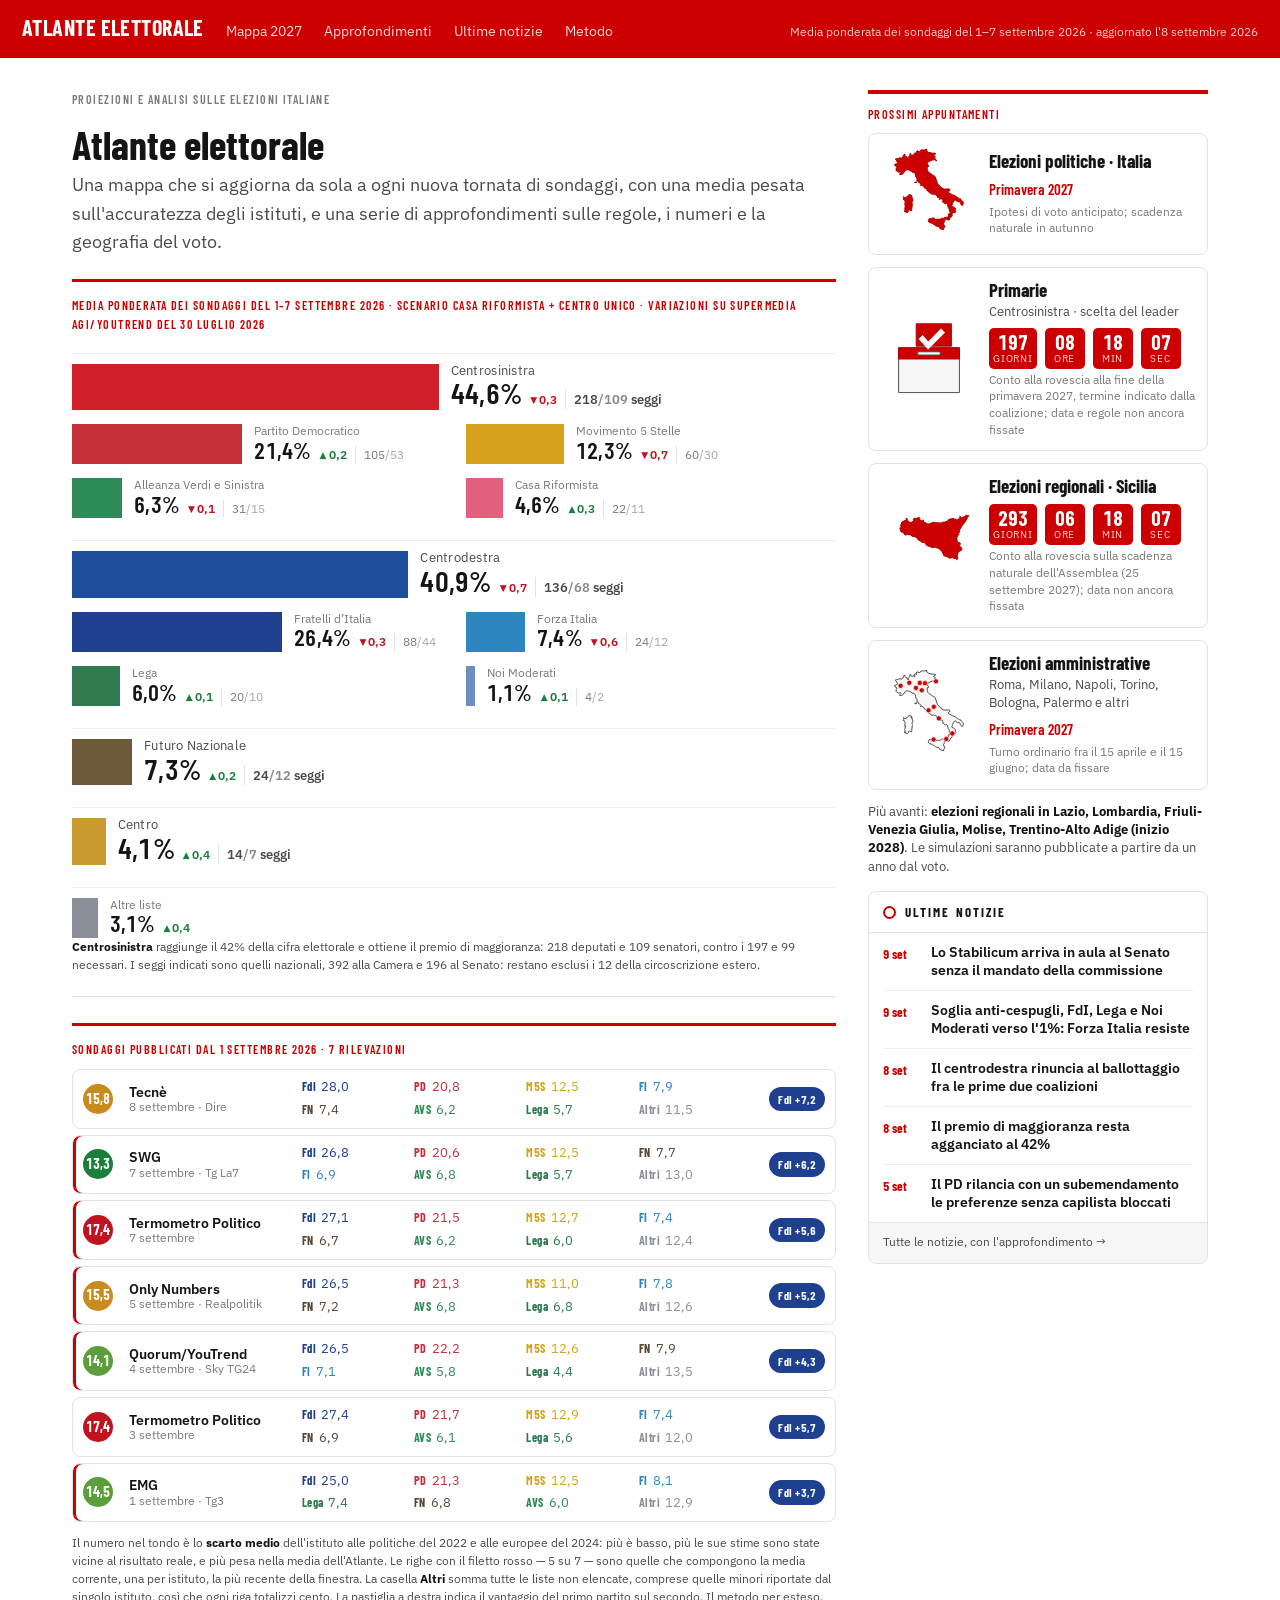
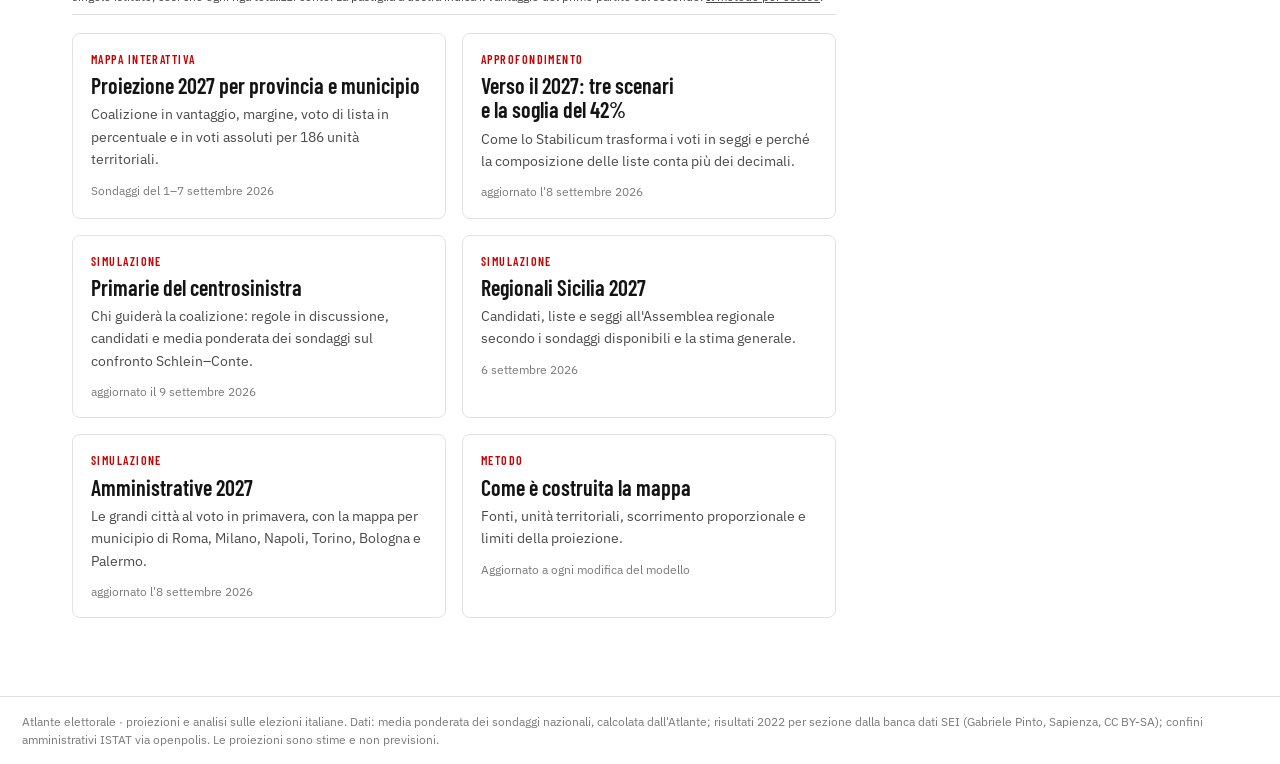
==== commit 0c7edcc1: "Add files via upload" ====
--- a/index.html
+++ b/index.html
@@ -12,6 +12,7 @@
   <a class="brand" href="./index.html">Atlante elettorale</a>
   <a class="item" href="./mappa/index.html">Mappa 2027</a>
   <a class="item" href="./approfondimenti/index.html">Approfondimenti</a>
+  <a class="item" href="./approfondimenti/ultime-notizie.html">Ultime notizie</a>
   <a class="item" href="./approfondimenti/metodo.html">Metodo</a>
   <span class="right" id="site-updated"></span>
 </nav><div class="home">
@@ -37,7 +38,7 @@
   <a class="card" href="approfondimenti/metodo.html"><div class="k">Metodo</div><h3>Come è costruita la mappa</h3><p>Fonti, unità territoriali, scorrimento proporzionale e limiti della proiezione.</p><div class="d">Aggiornato a ogni modifica del modello</div></a>
 </div>
 </main>
-<aside class="agenda"><div class="eyebrow">Prossimi appuntamenti</div><a class="evt" href="mappa/index.html"><svg class="shape" viewBox="0 0 120 120" aria-hidden="true"><path class="hl" d="M33.0 83.3 L32.0 82.7 L31.4 83.4 L30.9 81.7 L30.2 81.6 L29.8 82.6 L29.4 81.8 L29.5 81.0 L30.2 81.6 L30.3 81.3 L29.5 80.0 L30.0 79.3 L29.9 79.1 L29.8 79.0 L29.8 78.9 L29.5 78.5 L30.2 76.3 L30.0 74.8 L30.4 75.2 L30.9 73.8 L30.4 73.3 L30.0 73.8 L29.7 73.4 L29.8 72.3 L29.5 72.1 L30.4 71.6 L30.1 70.7 L30.3 69.7 L29.6 69.2 L29.7 68.3 L29.0 66.8 L28.3 67.0 L28.2 66.5 L28.0 67.0 L27.8 66.4 L28.3 65.8 L27.8 65.4 L28.4 64.1 L28.4 63.8 L28.1 63.4 L28.3 63.1 L29.1 64.3 L30.9 64.4 L32.5 63.5 L34.1 61.6 L35.3 61.2 L35.1 60.4 L35.3 60.5 L35.8 60.3 L35.8 60.4 L36.1 60.6 L36.0 60.9 L37.1 61.1 L37.3 61.8 L37.9 61.3 L38.2 61.7 L37.7 62.7 L38.1 62.4 L38.1 62.8 L38.4 62.6 L38.9 62.8 L38.5 62.8 L38.3 62.9 L38.2 63.5 L37.9 63.4 L37.7 63.5 L37.7 63.6 L38.3 63.8 L38.7 63.6 L38.5 63.9 L38.9 64.2 L39.3 64.3 L39.0 64.4 L38.9 64.9 L39.5 66.6 L39.8 67.2 L40.1 67.3 L39.6 68.7 L38.6 70.0 L38.8 71.1 L39.4 71.7 L39.0 72.6 L39.2 73.1 L38.4 78.7 L38.4 79.0 L38.7 79.2 L37.9 81.2 L36.2 80.1 L35.6 79.9 L35.2 80.4 L34.8 80.1 L34.1 80.9 L34.4 81.3 L34.1 82.3 L34.1 82.3 L33.3 83.0 L33.2 83.1 L33.0 83.3 L33.0 83.3Z M23.1 35.1 L24.7 33.2 L24.5 32.1 L22.1 32.7 L19.6 31.5 L18.7 30.3 L18.7 29.7 L19.2 29.6 L18.5 28.6 L19.3 27.8 L19.3 27.3 L20.1 27.1 L19.5 26.2 L19.7 25.8 L17.7 25.0 L17.7 24.0 L17.1 23.9 L16.8 23.1 L17.9 22.6 L18.8 22.8 L19.3 22.1 L20.1 22.1 L20.5 21.7 L20.3 21.0 L20.9 20.2 L19.5 19.3 L19.5 17.9 L18.2 17.1 L18.2 16.1 L19.1 15.9 L19.8 15.2 L20.3 15.8 L21.7 15.2 L22.3 15.5 L23.7 14.6 L25.8 15.3 L26.1 14.5 L26.9 14.4 L27.0 13.5 L27.9 13.1 L27.8 12.3 L27.4 11.9 L29.1 10.8 L29.0 10.4 L30.0 10.0 L30.0 12.1 L31.2 13.3 L33.0 13.7 L32.5 14.6 L33.3 14.9 L33.6 15.7 L33.4 16.1 L34.3 16.2 L34.7 15.4 L34.0 14.8 L34.3 14.5 L34.1 14.1 L35.8 12.2 L36.2 11.3 L35.8 10.3 L36.1 9.7 L36.7 9.5 L37.0 10.0 L37.4 9.6 L37.4 10.8 L38.0 11.5 L39.2 11.7 L39.4 11.1 L41.0 10.8 L41.7 12.3 L42.3 12.3 L42.6 12.0 L42.1 11.2 L42.5 10.5 L41.6 10.2 L41.6 9.3 L42.1 8.6 L43.0 8.3 L43.5 9.1 L44.7 9.2 L44.9 8.5 L44.1 7.9 L44.8 6.2 L46.2 6.0 L46.9 6.5 L46.6 6.9 L48.7 7.1 L49.8 5.1 L53.1 4.7 L54.0 5.1 L57.5 4.0 L57.3 4.5 L56.7 4.7 L56.9 5.6 L57.8 5.9 L57.9 6.9 L58.4 7.0 L59.1 7.8 L64.8 9.1 L65.8 8.9 L68.3 9.4 L68.1 10.2 L67.4 10.2 L65.8 11.6 L66.2 12.5 L67.9 12.7 L66.6 14.4 L67.0 14.8 L67.8 14.6 L67.3 15.9 L67.4 16.3 L68.9 17.0 L69.8 18.0 L69.2 18.5 L68.3 18.4 L69.0 18.2 L68.6 18.1 L68.7 17.8 L68.6 17.6 L68.0 17.0 L67.0 16.4 L66.9 16.9 L67.1 17.1 L66.2 17.6 L64.4 17.3 L63.8 18.0 L62.5 18.2 L58.6 20.1 L58.0 21.8 L58.3 23.3 L59.9 24.5 L58.7 26.2 L58.6 26.2 L58.2 26.2 L58.6 26.2 L58.1 25.7 L57.7 25.9 L57.9 29.3 L58.7 31.7 L60.8 33.9 L62.4 34.5 L65.2 36.9 L66.4 37.6 L66.8 37.4 L67.6 38.1 L70.8 47.2 L74.1 50.7 L75.5 51.4 L75.7 52.3 L78.8 53.9 L85.0 53.6 L85.9 54.0 L86.2 54.3 L86.3 55.3 L84.2 56.9 L84.6 58.3 L89.1 60.8 L92.8 62.2 L95.6 64.4 L98.2 65.8 L98.9 65.8 L99.2 66.0 L98.9 66.3 L99.5 66.3 L100.0 67.4 L101.1 68.1 L102.2 69.4 L102.5 69.6 L103.2 71.4 L102.9 71.7 L102.9 72.0 L102.4 72.5 L102.2 74.2 L101.9 74.5 L99.8 73.2 L99.2 71.9 L99.5 71.4 L98.9 70.7 L98.9 70.3 L98.6 70.0 L98.7 70.0 L98.4 69.7 L95.8 69.6 L93.6 68.5 L93.9 68.0 L93.0 67.4 L91.6 68.1 L89.3 71.7 L89.4 72.9 L88.4 74.7 L88.7 75.7 L90.5 76.1 L93.3 78.2 L92.9 79.1 L93.2 80.1 L92.9 81.1 L93.6 81.9 L92.8 83.2 L91.3 82.8 L89.3 83.9 L88.8 84.9 L89.0 87.6 L87.2 89.0 L86.1 90.5 L85.4 92.5 L82.9 92.5 L82.2 91.7 L82.2 89.6 L83.4 89.1 L84.2 87.5 L84.4 86.5 L83.7 85.6 L84.8 84.8 L86.2 84.6 L86.5 83.1 L85.6 81.8 L85.2 78.8 L84.0 76.8 L83.2 74.0 L83.4 73.9 L83.4 73.8 L83.3 73.5 L82.5 72.2 L82.2 71.9 L82.2 71.8 L81.4 71.8 L80.7 72.5 L79.9 72.1 L79.6 72.2 L79.6 71.7 L78.6 70.8 L77.0 70.1 L77.6 68.7 L76.1 66.0 L73.9 66.4 L73.4 66.6 L72.7 67.0 L72.8 66.4 L73.8 65.7 L73.7 65.3 L73.3 65.1 L72.7 64.5 L72.3 64.3 L71.7 64.8 L71.1 64.4 L70.9 64.6 L71.0 64.9 L70.6 64.8 L70.7 64.2 L70.4 63.4 L68.5 60.5 L67.6 60.3 L67.2 60.8 L65.1 59.9 L63.4 60.6 L62.6 59.2 L60.4 58.5 L59.0 56.6 L57.4 55.6 L56.8 53.9 L55.2 52.7 L54.6 52.8 L53.2 50.3 L50.5 49.1 L50.1 49.2 L49.9 49.6 L49.3 49.3 L49.3 48.8 L49.9 48.7 L49.9 48.0 L48.2 46.0 L46.6 45.4 L46.9 44.3 L46.1 43.9 L44.9 44.1 L45.1 41.1 L43.4 38.2 L43.5 38.2 L43.6 37.8 L43.4 38.0 L43.0 35.0 L41.8 33.6 L40.2 32.7 L40.0 32.8 L40.1 33.3 L37.6 31.5 L35.8 30.4 L35.6 30.9 L34.8 30.2 L33.5 29.8 L33.5 29.9 L32.9 29.7 L32.2 29.7 L30.1 31.0 L29.9 31.9 L28.7 32.5 L28.0 34.2 L27.3 34.9 L23.6 35.9 L23.1 35.1Z M43.8 45.7 L42.3 46.0 L42.1 45.6 L43.1 45.5 L43.2 45.1 L43.9 45.4 L44.3 44.7 L44.5 44.9 L44.4 45.2 L44.5 45.6 L44.1 45.8 L44.4 46.3 L43.8 45.7Z M72.7 101.3 L71.5 100.5 L69.7 100.5 L69.1 100.1 L68.5 100.0 L67.1 98.7 L65.1 97.7 L64.3 96.7 L63.2 96.7 L62.7 95.9 L60.7 96.0 L59.3 94.7 L59.2 94.2 L58.9 93.7 L59.4 93.0 L59.2 92.7 L59.6 91.7 L59.4 91.6 L61.0 90.7 L61.1 90.0 L62.4 91.5 L63.7 90.9 L63.5 90.5 L63.9 89.9 L64.5 90.1 L65.4 89.6 L65.9 90.7 L67.0 90.7 L67.2 91.4 L68.5 92.1 L70.5 91.4 L72.5 91.7 L74.1 91.4 L75.8 90.2 L76.1 90.3 L77.0 89.9 L77.4 90.3 L78.3 90.6 L79.2 90.0 L79.4 89.4 L79.3 89.2 L79.7 89.8 L81.6 88.9 L82.4 89.2 L81.8 89.4 L81.2 91.1 L79.2 94.1 L78.9 95.9 L78.2 96.8 L78.3 98.4 L79.5 99.1 L79.3 99.5 L79.2 99.1 L79.0 99.2 L79.0 99.6 L79.8 100.4 L79.6 101.1 L80.1 101.4 L79.6 101.4 L78.4 102.9 L78.3 103.6 L78.6 104.7 L73.9 103.5 L72.7 101.3Z "/></svg><div><div class="t">Elezioni politiche · Italia</div><div class="when">Primavera 2027</div><div class="note">Ipotesi di voto anticipato; scadenza naturale in autunno</div></div></a><a class="evt" href="approfondimenti/primarie-centrosinistra-2027.html"><svg class="shape" viewBox="0 0 120 120" aria-hidden="true"><path d="M22 46 H98 V102 H22 Z"/><path class="hl" d="M22 46 H98 V60 H22 Z"/><path d="M46 51 H74 V55 H46 Z" style="fill:var(--panel)"/><path class="hl" d="M44 16 H88 V44 H44 Z"/><path d="M52 30 l7 8 l16 -16 l5 5 l-21 21 l-12 -13 Z" style="fill:var(--panel);stroke:none"/></svg><div><div class="t">Primarie</div><div class="s">Centrosinistra · scelta del leader</div><div class="cd" data-date="2027-06-21T09:00:00+02:00"><span><b>–</b><i>giorni</i></span><span><b>–</b><i>ore</i></span><span><b>–</b><i>min</i></span><span><b>–</b><i>sec</i></span></div><div class="note">Conto alla rovescia alla fine della primavera 2027, termine indicato dalla coalizione; data e regole non ancora fissate</div></div></a><a class="evt" href="approfondimenti/regionali-sicilia-2027.html"><svg class="shape" viewBox="0 0 120 120" aria-hidden="true"><path class="hl" d="M37.6 46.2 L32.9 45.7 L30.0 46.4 L28.1 43.6 L27.0 42.9 L25.8 43.0 L24.7 41.7 L24.5 40.1 L23.4 38.2 L24.3 37.7 L25.0 35.8 L24.2 34.6 L25.9 31.2 L25.2 31.0 L25.9 30.8 L27.2 29.2 L29.2 28.9 L29.7 27.8 L31.0 27.9 L31.7 26.9 L31.2 25.7 L31.5 25.2 L31.8 25.6 L32.6 25.5 L33.7 28.8 L36.2 30.7 L38.1 30.2 L40.9 28.6 L40.2 26.9 L40.7 26.8 L40.9 25.7 L41.6 25.1 L43.9 25.8 L47.3 24.0 L47.6 24.8 L48.6 25.4 L48.8 27.2 L48.5 27.2 L49.1 27.9 L50.7 28.4 L52.4 27.5 L53.2 27.8 L53.2 29.3 L54.0 30.2 L58.8 32.6 L61.2 32.1 L64.2 30.6 L66.2 30.2 L67.4 30.9 L69.6 30.7 L73.4 31.3 L75.6 31.0 L77.1 30.2 L79.7 30.1 L82.7 29.1 L85.7 26.0 L86.8 26.4 L89.6 25.7 L90.2 25.1 L91.8 26.4 L93.8 26.5 L94.0 27.1 L95.1 27.5 L98.2 25.3 L99.0 23.3 L98.5 22.4 L99.3 23.1 L99.0 24.2 L100.4 24.6 L104.0 23.4 L107.0 21.4 L110.0 22.5 L108.1 23.3 L107.5 25.1 L107.9 25.0 L105.7 29.0 L100.7 35.7 L100.6 36.5 L98.2 39.8 L98.0 40.4 L98.4 41.4 L97.8 43.2 L97.2 43.9 L97.2 45.8 L95.6 47.4 L95.2 48.9 L95.1 48.3 L94.8 49.0 L95.2 54.6 L97.6 55.8 L98.0 55.4 L99.4 57.1 L98.5 57.2 L98.7 58.6 L98.2 56.9 L97.5 57.3 L97.5 58.7 L98.0 60.1 L98.8 59.9 L99.0 60.3 L98.4 60.4 L98.9 61.4 L100.4 61.6 L100.5 63.3 L99.9 63.1 L99.9 63.9 L100.6 63.8 L101.5 65.0 L99.9 65.0 L99.4 65.9 L99.5 66.1 L98.2 66.5 L96.6 68.1 L95.1 72.1 L96.2 75.9 L96.0 76.5 L95.6 76.2 L94.6 77.1 L93.0 75.3 L91.3 75.6 L89.2 74.3 L86.6 75.2 L84.2 74.7 L82.8 73.3 L81.4 72.8 L78.9 72.4 L78.0 71.5 L77.6 69.6 L75.9 66.7 L72.6 63.3 L67.7 61.5 L62.8 61.9 L60.9 60.4 L58.9 60.2 L56.5 58.7 L56.1 57.6 L53.7 55.6 L50.8 55.3 L49.6 54.0 L46.1 52.1 L45.6 51.0 L43.3 48.7 L40.8 48.2 L39.3 48.5 L37.6 46.2Z "/></svg><div><div class="t">Elezioni regionali · Sicilia</div><div class="cd" data-date="2027-09-25T07:00:00+02:00"><span><b>–</b><i>giorni</i></span><span><b>–</b><i>ore</i></span><span><b>–</b><i>min</i></span><span><b>–</b><i>sec</i></span></div><div class="note">Conto alla rovescia sulla scadenza naturale dell'Assemblea (25 settembre 2027); data non ancora fissata</div></div></a><a class="evt" href="approfondimenti/amministrative-2027.html"><svg class="shape" viewBox="0 0 120 120" aria-hidden="true"><path d="M33.0 83.3 L32.0 82.7 L31.4 83.4 L30.9 81.7 L30.2 81.6 L29.8 82.6 L29.4 81.8 L29.5 81.0 L30.2 81.6 L30.3 81.3 L29.5 80.0 L30.0 79.3 L29.9 79.1 L29.8 79.0 L29.8 78.9 L29.5 78.5 L30.2 76.3 L30.0 74.8 L30.4 75.2 L30.9 73.8 L30.4 73.3 L30.0 73.8 L29.7 73.4 L29.8 72.3 L29.5 72.1 L30.4 71.6 L30.1 70.7 L30.3 69.7 L29.6 69.2 L29.7 68.3 L29.0 66.8 L28.3 67.0 L28.2 66.5 L28.0 67.0 L27.8 66.4 L28.3 65.8 L27.8 65.4 L28.4 64.1 L28.4 63.8 L28.1 63.4 L28.3 63.1 L29.1 64.3 L30.9 64.4 L32.5 63.5 L34.1 61.6 L35.3 61.2 L35.1 60.4 L35.3 60.5 L35.8 60.3 L35.8 60.4 L36.1 60.6 L36.0 60.9 L37.1 61.1 L37.3 61.8 L37.9 61.3 L38.2 61.7 L37.7 62.7 L38.1 62.4 L38.1 62.8 L38.4 62.6 L38.9 62.8 L38.5 62.8 L38.3 62.9 L38.2 63.5 L37.9 63.4 L37.7 63.5 L37.7 63.6 L38.3 63.8 L38.7 63.6 L38.5 63.9 L38.9 64.2 L39.3 64.3 L39.0 64.4 L38.9 64.9 L39.5 66.6 L39.8 67.2 L40.1 67.3 L39.6 68.7 L38.6 70.0 L38.8 71.1 L39.4 71.7 L39.0 72.6 L39.2 73.1 L38.4 78.7 L38.4 79.0 L38.7 79.2 L37.9 81.2 L36.2 80.1 L35.6 79.9 L35.2 80.4 L34.8 80.1 L34.1 80.9 L34.4 81.3 L34.1 82.3 L34.1 82.3 L33.3 83.0 L33.2 83.1 L33.0 83.3 L33.0 83.3Z M23.1 35.1 L24.7 33.2 L24.5 32.1 L22.1 32.7 L19.6 31.5 L18.7 30.3 L18.7 29.7 L19.2 29.6 L18.5 28.6 L19.3 27.8 L19.3 27.3 L20.1 27.1 L19.5 26.2 L19.7 25.8 L17.7 25.0 L17.7 24.0 L17.1 23.9 L16.8 23.1 L17.9 22.6 L18.8 22.8 L19.3 22.1 L20.1 22.1 L20.5 21.7 L20.3 21.0 L20.9 20.2 L19.5 19.3 L19.5 17.9 L18.2 17.1 L18.2 16.1 L19.1 15.9 L19.8 15.2 L20.3 15.8 L21.7 15.2 L22.3 15.5 L23.7 14.6 L25.8 15.3 L26.1 14.5 L26.9 14.4 L27.0 13.5 L27.9 13.1 L27.8 12.3 L27.4 11.9 L29.1 10.8 L29.0 10.4 L30.0 10.0 L30.0 12.1 L31.2 13.3 L33.0 13.7 L32.5 14.6 L33.3 14.9 L33.6 15.7 L33.4 16.1 L34.3 16.2 L34.7 15.4 L34.0 14.8 L34.3 14.5 L34.1 14.1 L35.8 12.2 L36.2 11.3 L35.8 10.3 L36.1 9.7 L36.7 9.5 L37.0 10.0 L37.4 9.6 L37.4 10.8 L38.0 11.5 L39.2 11.7 L39.4 11.1 L41.0 10.8 L41.7 12.3 L42.3 12.3 L42.6 12.0 L42.1 11.2 L42.5 10.5 L41.6 10.2 L41.6 9.3 L42.1 8.6 L43.0 8.3 L43.5 9.1 L44.7 9.2 L44.9 8.5 L44.1 7.9 L44.8 6.2 L46.2 6.0 L46.9 6.5 L46.6 6.9 L48.7 7.1 L49.8 5.1 L53.1 4.7 L54.0 5.1 L57.5 4.0 L57.3 4.5 L56.7 4.7 L56.9 5.6 L57.8 5.9 L57.9 6.9 L58.4 7.0 L59.1 7.8 L64.8 9.1 L65.8 8.9 L68.3 9.4 L68.1 10.2 L67.4 10.2 L65.8 11.6 L66.2 12.5 L67.9 12.7 L66.6 14.4 L67.0 14.8 L67.8 14.6 L67.3 15.9 L67.4 16.3 L68.9 17.0 L69.8 18.0 L69.2 18.5 L68.3 18.4 L69.0 18.2 L68.6 18.1 L68.7 17.8 L68.6 17.6 L68.0 17.0 L67.0 16.4 L66.9 16.9 L67.1 17.1 L66.2 17.6 L64.4 17.3 L63.8 18.0 L62.5 18.2 L58.6 20.1 L58.0 21.8 L58.3 23.3 L59.9 24.5 L58.7 26.2 L58.6 26.2 L58.2 26.2 L58.6 26.2 L58.1 25.7 L57.7 25.9 L57.9 29.3 L58.7 31.7 L60.8 33.9 L62.4 34.5 L65.2 36.9 L66.4 37.6 L66.8 37.4 L67.6 38.1 L70.8 47.2 L74.1 50.7 L75.5 51.4 L75.7 52.3 L78.8 53.9 L85.0 53.6 L85.9 54.0 L86.2 54.3 L86.3 55.3 L84.2 56.9 L84.6 58.3 L89.1 60.8 L92.8 62.2 L95.6 64.4 L98.2 65.8 L98.9 65.8 L99.2 66.0 L98.9 66.3 L99.5 66.3 L100.0 67.4 L101.1 68.1 L102.2 69.4 L102.5 69.6 L103.2 71.4 L102.9 71.7 L102.9 72.0 L102.4 72.5 L102.2 74.2 L101.9 74.5 L99.8 73.2 L99.2 71.9 L99.5 71.4 L98.9 70.7 L98.9 70.3 L98.6 70.0 L98.7 70.0 L98.4 69.7 L95.8 69.6 L93.6 68.5 L93.9 68.0 L93.0 67.4 L91.6 68.1 L89.3 71.7 L89.4 72.9 L88.4 74.7 L88.7 75.7 L90.5 76.1 L93.3 78.2 L92.9 79.1 L93.2 80.1 L92.9 81.1 L93.6 81.9 L92.8 83.2 L91.3 82.8 L89.3 83.9 L88.8 84.9 L89.0 87.6 L87.2 89.0 L86.1 90.5 L85.4 92.5 L82.9 92.5 L82.2 91.7 L82.2 89.6 L83.4 89.1 L84.2 87.5 L84.4 86.5 L83.7 85.6 L84.8 84.8 L86.2 84.6 L86.5 83.1 L85.6 81.8 L85.2 78.8 L84.0 76.8 L83.2 74.0 L83.4 73.9 L83.4 73.8 L83.3 73.5 L82.5 72.2 L82.2 71.9 L82.2 71.8 L81.4 71.8 L80.7 72.5 L79.9 72.1 L79.6 72.2 L79.6 71.7 L78.6 70.8 L77.0 70.1 L77.6 68.7 L76.1 66.0 L73.9 66.4 L73.4 66.6 L72.7 67.0 L72.8 66.4 L73.8 65.7 L73.7 65.3 L73.3 65.1 L72.7 64.5 L72.3 64.3 L71.7 64.8 L71.1 64.4 L70.9 64.6 L71.0 64.9 L70.6 64.8 L70.7 64.2 L70.4 63.4 L68.5 60.5 L67.6 60.3 L67.2 60.8 L65.1 59.9 L63.4 60.6 L62.6 59.2 L60.4 58.5 L59.0 56.6 L57.4 55.6 L56.8 53.9 L55.2 52.7 L54.6 52.8 L53.2 50.3 L50.5 49.1 L50.1 49.2 L49.9 49.6 L49.3 49.3 L49.3 48.8 L49.9 48.7 L49.9 48.0 L48.2 46.0 L46.6 45.4 L46.9 44.3 L46.1 43.9 L44.9 44.1 L45.1 41.1 L43.4 38.2 L43.5 38.2 L43.6 37.8 L43.4 38.0 L43.0 35.0 L41.8 33.6 L40.2 32.7 L40.0 32.8 L40.1 33.3 L37.6 31.5 L35.8 30.4 L35.6 30.9 L34.8 30.2 L33.5 29.8 L33.5 29.9 L32.9 29.7 L32.2 29.7 L30.1 31.0 L29.9 31.9 L28.7 32.5 L28.0 34.2 L27.3 34.9 L23.6 35.9 L23.1 35.1Z M43.8 45.7 L42.3 46.0 L42.1 45.6 L43.1 45.5 L43.2 45.1 L43.9 45.4 L44.3 44.7 L44.5 44.9 L44.4 45.2 L44.5 45.6 L44.1 45.8 L44.4 46.3 L43.8 45.7Z M72.7 101.3 L71.5 100.5 L69.7 100.5 L69.1 100.1 L68.5 100.0 L67.1 98.7 L65.1 97.7 L64.3 96.7 L63.2 96.7 L62.7 95.9 L60.7 96.0 L59.3 94.7 L59.2 94.2 L58.9 93.7 L59.4 93.0 L59.2 92.7 L59.6 91.7 L59.4 91.6 L61.0 90.7 L61.1 90.0 L62.4 91.5 L63.7 90.9 L63.5 90.5 L63.9 89.9 L64.5 90.1 L65.4 89.6 L65.9 90.7 L67.0 90.7 L67.2 91.4 L68.5 92.1 L70.5 91.4 L72.5 91.7 L74.1 91.4 L75.8 90.2 L76.1 90.3 L77.0 89.9 L77.4 90.3 L78.3 90.6 L79.2 90.0 L79.4 89.4 L79.3 89.2 L79.7 89.8 L81.6 88.9 L82.4 89.2 L81.8 89.4 L81.2 91.1 L79.2 94.1 L78.9 95.9 L78.2 96.8 L78.3 98.4 L79.5 99.1 L79.3 99.5 L79.2 99.1 L79.0 99.2 L79.0 99.6 L79.8 100.4 L79.6 101.1 L80.1 101.4 L79.6 101.4 L78.4 102.9 L78.3 103.6 L78.6 104.7 L73.9 103.5 L72.7 101.3Z "/><circle cx="59.4" cy="54.1" r="3.2"><title>Roma</title></circle><circle cx="35.4" cy="19.7" r="3.2"><title>Milano</title></circle><circle cx="72.3" cy="64.2" r="3.2"><title>Napoli</title></circle><circle cx="24.5" cy="23.5" r="3.2"><title>Torino</title></circle><circle cx="51.0" cy="29.1" r="3.2"><title>Bologna</title></circle><circle cx="68.7" cy="17.9" r="3.2"><title>Trieste</title></circle><circle cx="65.7" cy="90.6" r="3.2"><title>Palermo</title></circle><circle cx="48.5" cy="19.9" r="3.2"><title>Verona</title></circle><circle cx="55.0" cy="20.2" r="3.2"><title>Padova</title></circle><circle cx="43.7" cy="26.1" r="3.2"><title>Parma</title></circle><circle cx="81.6" cy="89.9" r="3.2"><title>Messina</title></circle><circle cx="89.2" cy="83.0" r="3.2"><title>Catanzaro</title></circle><circle cx="66.0" cy="49.7" r="3.2"><title>L'Aquila</title></circle></svg><div><div class="t">Elezioni amministrative</div><div class="s">Roma, Milano, Napoli, Torino, Bologna, Palermo e altri</div><div class="when">Primavera 2027</div><div class="note">Turno ordinario fra il 15 aprile e il 15 giugno; data da fissare</div></div></a><div class="more">Più avanti: <b>elezioni regionali in Lazio, Lombardia, Friuli-Venezia Giulia, Molise, Trentino-Alto Adige (inizio 2028)</b>. Le simulazioni saranno pubblicate a partire da un anno dal voto.</div></aside>
+<aside class="agenda"><div class="eyebrow">Prossimi appuntamenti</div><a class="evt" href="mappa/index.html"><svg class="shape" viewBox="0 0 120 120" aria-hidden="true"><path class="hl" d="M33.0 83.3 L32.0 82.7 L31.4 83.4 L30.9 81.7 L30.2 81.6 L29.8 82.6 L29.4 81.8 L29.5 81.0 L30.2 81.6 L30.3 81.3 L29.5 80.0 L30.0 79.3 L29.9 79.1 L29.8 79.0 L29.8 78.9 L29.5 78.5 L30.2 76.3 L30.0 74.8 L30.4 75.2 L30.9 73.8 L30.4 73.3 L30.0 73.8 L29.7 73.4 L29.8 72.3 L29.5 72.1 L30.4 71.6 L30.1 70.7 L30.3 69.7 L29.6 69.2 L29.7 68.3 L29.0 66.8 L28.3 67.0 L28.2 66.5 L28.0 67.0 L27.8 66.4 L28.3 65.8 L27.8 65.4 L28.4 64.1 L28.4 63.8 L28.1 63.4 L28.3 63.1 L29.1 64.3 L30.9 64.4 L32.5 63.5 L34.1 61.6 L35.3 61.2 L35.1 60.4 L35.3 60.5 L35.8 60.3 L35.8 60.4 L36.1 60.6 L36.0 60.9 L37.1 61.1 L37.3 61.8 L37.9 61.3 L38.2 61.7 L37.7 62.7 L38.1 62.4 L38.1 62.8 L38.4 62.6 L38.9 62.8 L38.5 62.8 L38.3 62.9 L38.2 63.5 L37.9 63.4 L37.7 63.5 L37.7 63.6 L38.3 63.8 L38.7 63.6 L38.5 63.9 L38.9 64.2 L39.3 64.3 L39.0 64.4 L38.9 64.9 L39.5 66.6 L39.8 67.2 L40.1 67.3 L39.6 68.7 L38.6 70.0 L38.8 71.1 L39.4 71.7 L39.0 72.6 L39.2 73.1 L38.4 78.7 L38.4 79.0 L38.7 79.2 L37.9 81.2 L36.2 80.1 L35.6 79.9 L35.2 80.4 L34.8 80.1 L34.1 80.9 L34.4 81.3 L34.1 82.3 L34.1 82.3 L33.3 83.0 L33.2 83.1 L33.0 83.3 L33.0 83.3Z M23.1 35.1 L24.7 33.2 L24.5 32.1 L22.1 32.7 L19.6 31.5 L18.7 30.3 L18.7 29.7 L19.2 29.6 L18.5 28.6 L19.3 27.8 L19.3 27.3 L20.1 27.1 L19.5 26.2 L19.7 25.8 L17.7 25.0 L17.7 24.0 L17.1 23.9 L16.8 23.1 L17.9 22.6 L18.8 22.8 L19.3 22.1 L20.1 22.1 L20.5 21.7 L20.3 21.0 L20.9 20.2 L19.5 19.3 L19.5 17.9 L18.2 17.1 L18.2 16.1 L19.1 15.9 L19.8 15.2 L20.3 15.8 L21.7 15.2 L22.3 15.5 L23.7 14.6 L25.8 15.3 L26.1 14.5 L26.9 14.4 L27.0 13.5 L27.9 13.1 L27.8 12.3 L27.4 11.9 L29.1 10.8 L29.0 10.4 L30.0 10.0 L30.0 12.1 L31.2 13.3 L33.0 13.7 L32.5 14.6 L33.3 14.9 L33.6 15.7 L33.4 16.1 L34.3 16.2 L34.7 15.4 L34.0 14.8 L34.3 14.5 L34.1 14.1 L35.8 12.2 L36.2 11.3 L35.8 10.3 L36.1 9.7 L36.7 9.5 L37.0 10.0 L37.4 9.6 L37.4 10.8 L38.0 11.5 L39.2 11.7 L39.4 11.1 L41.0 10.8 L41.7 12.3 L42.3 12.3 L42.6 12.0 L42.1 11.2 L42.5 10.5 L41.6 10.2 L41.6 9.3 L42.1 8.6 L43.0 8.3 L43.5 9.1 L44.7 9.2 L44.9 8.5 L44.1 7.9 L44.8 6.2 L46.2 6.0 L46.9 6.5 L46.6 6.9 L48.7 7.1 L49.8 5.1 L53.1 4.7 L54.0 5.1 L57.5 4.0 L57.3 4.5 L56.7 4.7 L56.9 5.6 L57.8 5.9 L57.9 6.9 L58.4 7.0 L59.1 7.8 L64.8 9.1 L65.8 8.9 L68.3 9.4 L68.1 10.2 L67.4 10.2 L65.8 11.6 L66.2 12.5 L67.9 12.7 L66.6 14.4 L67.0 14.8 L67.8 14.6 L67.3 15.9 L67.4 16.3 L68.9 17.0 L69.8 18.0 L69.2 18.5 L68.3 18.4 L69.0 18.2 L68.6 18.1 L68.7 17.8 L68.6 17.6 L68.0 17.0 L67.0 16.4 L66.9 16.9 L67.1 17.1 L66.2 17.6 L64.4 17.3 L63.8 18.0 L62.5 18.2 L58.6 20.1 L58.0 21.8 L58.3 23.3 L59.9 24.5 L58.7 26.2 L58.6 26.2 L58.2 26.2 L58.6 26.2 L58.1 25.7 L57.7 25.9 L57.9 29.3 L58.7 31.7 L60.8 33.9 L62.4 34.5 L65.2 36.9 L66.4 37.6 L66.8 37.4 L67.6 38.1 L70.8 47.2 L74.1 50.7 L75.5 51.4 L75.7 52.3 L78.8 53.9 L85.0 53.6 L85.9 54.0 L86.2 54.3 L86.3 55.3 L84.2 56.9 L84.6 58.3 L89.1 60.8 L92.8 62.2 L95.6 64.4 L98.2 65.8 L98.9 65.8 L99.2 66.0 L98.9 66.3 L99.5 66.3 L100.0 67.4 L101.1 68.1 L102.2 69.4 L102.5 69.6 L103.2 71.4 L102.9 71.7 L102.9 72.0 L102.4 72.5 L102.2 74.2 L101.9 74.5 L99.8 73.2 L99.2 71.9 L99.5 71.4 L98.9 70.7 L98.9 70.3 L98.6 70.0 L98.7 70.0 L98.4 69.7 L95.8 69.6 L93.6 68.5 L93.9 68.0 L93.0 67.4 L91.6 68.1 L89.3 71.7 L89.4 72.9 L88.4 74.7 L88.7 75.7 L90.5 76.1 L93.3 78.2 L92.9 79.1 L93.2 80.1 L92.9 81.1 L93.6 81.9 L92.8 83.2 L91.3 82.8 L89.3 83.9 L88.8 84.9 L89.0 87.6 L87.2 89.0 L86.1 90.5 L85.4 92.5 L82.9 92.5 L82.2 91.7 L82.2 89.6 L83.4 89.1 L84.2 87.5 L84.4 86.5 L83.7 85.6 L84.8 84.8 L86.2 84.6 L86.5 83.1 L85.6 81.8 L85.2 78.8 L84.0 76.8 L83.2 74.0 L83.4 73.9 L83.4 73.8 L83.3 73.5 L82.5 72.2 L82.2 71.9 L82.2 71.8 L81.4 71.8 L80.7 72.5 L79.9 72.1 L79.6 72.2 L79.6 71.7 L78.6 70.8 L77.0 70.1 L77.6 68.7 L76.1 66.0 L73.9 66.4 L73.4 66.6 L72.7 67.0 L72.8 66.4 L73.8 65.7 L73.7 65.3 L73.3 65.1 L72.7 64.5 L72.3 64.3 L71.7 64.8 L71.1 64.4 L70.9 64.6 L71.0 64.9 L70.6 64.8 L70.7 64.2 L70.4 63.4 L68.5 60.5 L67.6 60.3 L67.2 60.8 L65.1 59.9 L63.4 60.6 L62.6 59.2 L60.4 58.5 L59.0 56.6 L57.4 55.6 L56.8 53.9 L55.2 52.7 L54.6 52.8 L53.2 50.3 L50.5 49.1 L50.1 49.2 L49.9 49.6 L49.3 49.3 L49.3 48.8 L49.9 48.7 L49.9 48.0 L48.2 46.0 L46.6 45.4 L46.9 44.3 L46.1 43.9 L44.9 44.1 L45.1 41.1 L43.4 38.2 L43.5 38.2 L43.6 37.8 L43.4 38.0 L43.0 35.0 L41.8 33.6 L40.2 32.7 L40.0 32.8 L40.1 33.3 L37.6 31.5 L35.8 30.4 L35.6 30.9 L34.8 30.2 L33.5 29.8 L33.5 29.9 L32.9 29.7 L32.2 29.7 L30.1 31.0 L29.9 31.9 L28.7 32.5 L28.0 34.2 L27.3 34.9 L23.6 35.9 L23.1 35.1Z M43.8 45.7 L42.3 46.0 L42.1 45.6 L43.1 45.5 L43.2 45.1 L43.9 45.4 L44.3 44.7 L44.5 44.9 L44.4 45.2 L44.5 45.6 L44.1 45.8 L44.4 46.3 L43.8 45.7Z M72.7 101.3 L71.5 100.5 L69.7 100.5 L69.1 100.1 L68.5 100.0 L67.1 98.7 L65.1 97.7 L64.3 96.7 L63.2 96.7 L62.7 95.9 L60.7 96.0 L59.3 94.7 L59.2 94.2 L58.9 93.7 L59.4 93.0 L59.2 92.7 L59.6 91.7 L59.4 91.6 L61.0 90.7 L61.1 90.0 L62.4 91.5 L63.7 90.9 L63.5 90.5 L63.9 89.9 L64.5 90.1 L65.4 89.6 L65.9 90.7 L67.0 90.7 L67.2 91.4 L68.5 92.1 L70.5 91.4 L72.5 91.7 L74.1 91.4 L75.8 90.2 L76.1 90.3 L77.0 89.9 L77.4 90.3 L78.3 90.6 L79.2 90.0 L79.4 89.4 L79.3 89.2 L79.7 89.8 L81.6 88.9 L82.4 89.2 L81.8 89.4 L81.2 91.1 L79.2 94.1 L78.9 95.9 L78.2 96.8 L78.3 98.4 L79.5 99.1 L79.3 99.5 L79.2 99.1 L79.0 99.2 L79.0 99.6 L79.8 100.4 L79.6 101.1 L80.1 101.4 L79.6 101.4 L78.4 102.9 L78.3 103.6 L78.6 104.7 L73.9 103.5 L72.7 101.3Z "/></svg><div><div class="t">Elezioni politiche · Italia</div><div class="when">Primavera 2027</div><div class="note">Ipotesi di voto anticipato; scadenza naturale in autunno</div></div></a><a class="evt" href="approfondimenti/primarie-centrosinistra-2027.html"><svg class="shape" viewBox="0 0 120 120" aria-hidden="true"><path d="M22 46 H98 V102 H22 Z"/><path class="hl" d="M22 46 H98 V60 H22 Z"/><path d="M46 51 H74 V55 H46 Z" style="fill:var(--panel)"/><path class="hl" d="M44 16 H88 V44 H44 Z"/><path d="M52 30 l7 8 l16 -16 l5 5 l-21 21 l-12 -13 Z" style="fill:var(--panel);stroke:none"/></svg><div><div class="t">Primarie</div><div class="s">Centrosinistra · scelta del leader</div><div class="cd" data-date="2027-06-21T09:00:00+02:00"><span><b>–</b><i>giorni</i></span><span><b>–</b><i>ore</i></span><span><b>–</b><i>min</i></span><span><b>–</b><i>sec</i></span></div><div class="note">Conto alla rovescia alla fine della primavera 2027, termine indicato dalla coalizione; data e regole non ancora fissate</div></div></a><a class="evt" href="approfondimenti/regionali-sicilia-2027.html"><svg class="shape" viewBox="0 0 120 120" aria-hidden="true"><path class="hl" d="M37.6 46.2 L32.9 45.7 L30.0 46.4 L28.1 43.6 L27.0 42.9 L25.8 43.0 L24.7 41.7 L24.5 40.1 L23.4 38.2 L24.3 37.7 L25.0 35.8 L24.2 34.6 L25.9 31.2 L25.2 31.0 L25.9 30.8 L27.2 29.2 L29.2 28.9 L29.7 27.8 L31.0 27.9 L31.7 26.9 L31.2 25.7 L31.5 25.2 L31.8 25.6 L32.6 25.5 L33.7 28.8 L36.2 30.7 L38.1 30.2 L40.9 28.6 L40.2 26.9 L40.7 26.8 L40.9 25.7 L41.6 25.1 L43.9 25.8 L47.3 24.0 L47.6 24.8 L48.6 25.4 L48.8 27.2 L48.5 27.2 L49.1 27.9 L50.7 28.4 L52.4 27.5 L53.2 27.8 L53.2 29.3 L54.0 30.2 L58.8 32.6 L61.2 32.1 L64.2 30.6 L66.2 30.2 L67.4 30.9 L69.6 30.7 L73.4 31.3 L75.6 31.0 L77.1 30.2 L79.7 30.1 L82.7 29.1 L85.7 26.0 L86.8 26.4 L89.6 25.7 L90.2 25.1 L91.8 26.4 L93.8 26.5 L94.0 27.1 L95.1 27.5 L98.2 25.3 L99.0 23.3 L98.5 22.4 L99.3 23.1 L99.0 24.2 L100.4 24.6 L104.0 23.4 L107.0 21.4 L110.0 22.5 L108.1 23.3 L107.5 25.1 L107.9 25.0 L105.7 29.0 L100.7 35.7 L100.6 36.5 L98.2 39.8 L98.0 40.4 L98.4 41.4 L97.8 43.2 L97.2 43.9 L97.2 45.8 L95.6 47.4 L95.2 48.9 L95.1 48.3 L94.8 49.0 L95.2 54.6 L97.6 55.8 L98.0 55.4 L99.4 57.1 L98.5 57.2 L98.7 58.6 L98.2 56.9 L97.5 57.3 L97.5 58.7 L98.0 60.1 L98.8 59.9 L99.0 60.3 L98.4 60.4 L98.9 61.4 L100.4 61.6 L100.5 63.3 L99.9 63.1 L99.9 63.9 L100.6 63.8 L101.5 65.0 L99.9 65.0 L99.4 65.9 L99.5 66.1 L98.2 66.5 L96.6 68.1 L95.1 72.1 L96.2 75.9 L96.0 76.5 L95.6 76.2 L94.6 77.1 L93.0 75.3 L91.3 75.6 L89.2 74.3 L86.6 75.2 L84.2 74.7 L82.8 73.3 L81.4 72.8 L78.9 72.4 L78.0 71.5 L77.6 69.6 L75.9 66.7 L72.6 63.3 L67.7 61.5 L62.8 61.9 L60.9 60.4 L58.9 60.2 L56.5 58.7 L56.1 57.6 L53.7 55.6 L50.8 55.3 L49.6 54.0 L46.1 52.1 L45.6 51.0 L43.3 48.7 L40.8 48.2 L39.3 48.5 L37.6 46.2Z "/></svg><div><div class="t">Elezioni regionali · Sicilia</div><div class="cd" data-date="2027-09-25T07:00:00+02:00"><span><b>–</b><i>giorni</i></span><span><b>–</b><i>ore</i></span><span><b>–</b><i>min</i></span><span><b>–</b><i>sec</i></span></div><div class="note">Conto alla rovescia sulla scadenza naturale dell'Assemblea (25 settembre 2027); data non ancora fissata</div></div></a><a class="evt" href="approfondimenti/amministrative-2027.html"><svg class="shape" viewBox="0 0 120 120" aria-hidden="true"><path d="M33.0 83.3 L32.0 82.7 L31.4 83.4 L30.9 81.7 L30.2 81.6 L29.8 82.6 L29.4 81.8 L29.5 81.0 L30.2 81.6 L30.3 81.3 L29.5 80.0 L30.0 79.3 L29.9 79.1 L29.8 79.0 L29.8 78.9 L29.5 78.5 L30.2 76.3 L30.0 74.8 L30.4 75.2 L30.9 73.8 L30.4 73.3 L30.0 73.8 L29.7 73.4 L29.8 72.3 L29.5 72.1 L30.4 71.6 L30.1 70.7 L30.3 69.7 L29.6 69.2 L29.7 68.3 L29.0 66.8 L28.3 67.0 L28.2 66.5 L28.0 67.0 L27.8 66.4 L28.3 65.8 L27.8 65.4 L28.4 64.1 L28.4 63.8 L28.1 63.4 L28.3 63.1 L29.1 64.3 L30.9 64.4 L32.5 63.5 L34.1 61.6 L35.3 61.2 L35.1 60.4 L35.3 60.5 L35.8 60.3 L35.8 60.4 L36.1 60.6 L36.0 60.9 L37.1 61.1 L37.3 61.8 L37.9 61.3 L38.2 61.7 L37.7 62.7 L38.1 62.4 L38.1 62.8 L38.4 62.6 L38.9 62.8 L38.5 62.8 L38.3 62.9 L38.2 63.5 L37.9 63.4 L37.7 63.5 L37.7 63.6 L38.3 63.8 L38.7 63.6 L38.5 63.9 L38.9 64.2 L39.3 64.3 L39.0 64.4 L38.9 64.9 L39.5 66.6 L39.8 67.2 L40.1 67.3 L39.6 68.7 L38.6 70.0 L38.8 71.1 L39.4 71.7 L39.0 72.6 L39.2 73.1 L38.4 78.7 L38.4 79.0 L38.7 79.2 L37.9 81.2 L36.2 80.1 L35.6 79.9 L35.2 80.4 L34.8 80.1 L34.1 80.9 L34.4 81.3 L34.1 82.3 L34.1 82.3 L33.3 83.0 L33.2 83.1 L33.0 83.3 L33.0 83.3Z M23.1 35.1 L24.7 33.2 L24.5 32.1 L22.1 32.7 L19.6 31.5 L18.7 30.3 L18.7 29.7 L19.2 29.6 L18.5 28.6 L19.3 27.8 L19.3 27.3 L20.1 27.1 L19.5 26.2 L19.7 25.8 L17.7 25.0 L17.7 24.0 L17.1 23.9 L16.8 23.1 L17.9 22.6 L18.8 22.8 L19.3 22.1 L20.1 22.1 L20.5 21.7 L20.3 21.0 L20.9 20.2 L19.5 19.3 L19.5 17.9 L18.2 17.1 L18.2 16.1 L19.1 15.9 L19.8 15.2 L20.3 15.8 L21.7 15.2 L22.3 15.5 L23.7 14.6 L25.8 15.3 L26.1 14.5 L26.9 14.4 L27.0 13.5 L27.9 13.1 L27.8 12.3 L27.4 11.9 L29.1 10.8 L29.0 10.4 L30.0 10.0 L30.0 12.1 L31.2 13.3 L33.0 13.7 L32.5 14.6 L33.3 14.9 L33.6 15.7 L33.4 16.1 L34.3 16.2 L34.7 15.4 L34.0 14.8 L34.3 14.5 L34.1 14.1 L35.8 12.2 L36.2 11.3 L35.8 10.3 L36.1 9.7 L36.7 9.5 L37.0 10.0 L37.4 9.6 L37.4 10.8 L38.0 11.5 L39.2 11.7 L39.4 11.1 L41.0 10.8 L41.7 12.3 L42.3 12.3 L42.6 12.0 L42.1 11.2 L42.5 10.5 L41.6 10.2 L41.6 9.3 L42.1 8.6 L43.0 8.3 L43.5 9.1 L44.7 9.2 L44.9 8.5 L44.1 7.9 L44.8 6.2 L46.2 6.0 L46.9 6.5 L46.6 6.9 L48.7 7.1 L49.8 5.1 L53.1 4.7 L54.0 5.1 L57.5 4.0 L57.3 4.5 L56.7 4.7 L56.9 5.6 L57.8 5.9 L57.9 6.9 L58.4 7.0 L59.1 7.8 L64.8 9.1 L65.8 8.9 L68.3 9.4 L68.1 10.2 L67.4 10.2 L65.8 11.6 L66.2 12.5 L67.9 12.7 L66.6 14.4 L67.0 14.8 L67.8 14.6 L67.3 15.9 L67.4 16.3 L68.9 17.0 L69.8 18.0 L69.2 18.5 L68.3 18.4 L69.0 18.2 L68.6 18.1 L68.7 17.8 L68.6 17.6 L68.0 17.0 L67.0 16.4 L66.9 16.9 L67.1 17.1 L66.2 17.6 L64.4 17.3 L63.8 18.0 L62.5 18.2 L58.6 20.1 L58.0 21.8 L58.3 23.3 L59.9 24.5 L58.7 26.2 L58.6 26.2 L58.2 26.2 L58.6 26.2 L58.1 25.7 L57.7 25.9 L57.9 29.3 L58.7 31.7 L60.8 33.9 L62.4 34.5 L65.2 36.9 L66.4 37.6 L66.8 37.4 L67.6 38.1 L70.8 47.2 L74.1 50.7 L75.5 51.4 L75.7 52.3 L78.8 53.9 L85.0 53.6 L85.9 54.0 L86.2 54.3 L86.3 55.3 L84.2 56.9 L84.6 58.3 L89.1 60.8 L92.8 62.2 L95.6 64.4 L98.2 65.8 L98.9 65.8 L99.2 66.0 L98.9 66.3 L99.5 66.3 L100.0 67.4 L101.1 68.1 L102.2 69.4 L102.5 69.6 L103.2 71.4 L102.9 71.7 L102.9 72.0 L102.4 72.5 L102.2 74.2 L101.9 74.5 L99.8 73.2 L99.2 71.9 L99.5 71.4 L98.9 70.7 L98.9 70.3 L98.6 70.0 L98.7 70.0 L98.4 69.7 L95.8 69.6 L93.6 68.5 L93.9 68.0 L93.0 67.4 L91.6 68.1 L89.3 71.7 L89.4 72.9 L88.4 74.7 L88.7 75.7 L90.5 76.1 L93.3 78.2 L92.9 79.1 L93.2 80.1 L92.9 81.1 L93.6 81.9 L92.8 83.2 L91.3 82.8 L89.3 83.9 L88.8 84.9 L89.0 87.6 L87.2 89.0 L86.1 90.5 L85.4 92.5 L82.9 92.5 L82.2 91.7 L82.2 89.6 L83.4 89.1 L84.2 87.5 L84.4 86.5 L83.7 85.6 L84.8 84.8 L86.2 84.6 L86.5 83.1 L85.6 81.8 L85.2 78.8 L84.0 76.8 L83.2 74.0 L83.4 73.9 L83.4 73.8 L83.3 73.5 L82.5 72.2 L82.2 71.9 L82.2 71.8 L81.4 71.8 L80.7 72.5 L79.9 72.1 L79.6 72.2 L79.6 71.7 L78.6 70.8 L77.0 70.1 L77.6 68.7 L76.1 66.0 L73.9 66.4 L73.4 66.6 L72.7 67.0 L72.8 66.4 L73.8 65.7 L73.7 65.3 L73.3 65.1 L72.7 64.5 L72.3 64.3 L71.7 64.8 L71.1 64.4 L70.9 64.6 L71.0 64.9 L70.6 64.8 L70.7 64.2 L70.4 63.4 L68.5 60.5 L67.6 60.3 L67.2 60.8 L65.1 59.9 L63.4 60.6 L62.6 59.2 L60.4 58.5 L59.0 56.6 L57.4 55.6 L56.8 53.9 L55.2 52.7 L54.6 52.8 L53.2 50.3 L50.5 49.1 L50.1 49.2 L49.9 49.6 L49.3 49.3 L49.3 48.8 L49.9 48.7 L49.9 48.0 L48.2 46.0 L46.6 45.4 L46.9 44.3 L46.1 43.9 L44.9 44.1 L45.1 41.1 L43.4 38.2 L43.5 38.2 L43.6 37.8 L43.4 38.0 L43.0 35.0 L41.8 33.6 L40.2 32.7 L40.0 32.8 L40.1 33.3 L37.6 31.5 L35.8 30.4 L35.6 30.9 L34.8 30.2 L33.5 29.8 L33.5 29.9 L32.9 29.7 L32.2 29.7 L30.1 31.0 L29.9 31.9 L28.7 32.5 L28.0 34.2 L27.3 34.9 L23.6 35.9 L23.1 35.1Z M43.8 45.7 L42.3 46.0 L42.1 45.6 L43.1 45.5 L43.2 45.1 L43.9 45.4 L44.3 44.7 L44.5 44.9 L44.4 45.2 L44.5 45.6 L44.1 45.8 L44.4 46.3 L43.8 45.7Z M72.7 101.3 L71.5 100.5 L69.7 100.5 L69.1 100.1 L68.5 100.0 L67.1 98.7 L65.1 97.7 L64.3 96.7 L63.2 96.7 L62.7 95.9 L60.7 96.0 L59.3 94.7 L59.2 94.2 L58.9 93.7 L59.4 93.0 L59.2 92.7 L59.6 91.7 L59.4 91.6 L61.0 90.7 L61.1 90.0 L62.4 91.5 L63.7 90.9 L63.5 90.5 L63.9 89.9 L64.5 90.1 L65.4 89.6 L65.9 90.7 L67.0 90.7 L67.2 91.4 L68.5 92.1 L70.5 91.4 L72.5 91.7 L74.1 91.4 L75.8 90.2 L76.1 90.3 L77.0 89.9 L77.4 90.3 L78.3 90.6 L79.2 90.0 L79.4 89.4 L79.3 89.2 L79.7 89.8 L81.6 88.9 L82.4 89.2 L81.8 89.4 L81.2 91.1 L79.2 94.1 L78.9 95.9 L78.2 96.8 L78.3 98.4 L79.5 99.1 L79.3 99.5 L79.2 99.1 L79.0 99.2 L79.0 99.6 L79.8 100.4 L79.6 101.1 L80.1 101.4 L79.6 101.4 L78.4 102.9 L78.3 103.6 L78.6 104.7 L73.9 103.5 L72.7 101.3Z "/><circle cx="59.4" cy="54.1" r="3.2"><title>Roma</title></circle><circle cx="35.4" cy="19.7" r="3.2"><title>Milano</title></circle><circle cx="72.3" cy="64.2" r="3.2"><title>Napoli</title></circle><circle cx="24.5" cy="23.5" r="3.2"><title>Torino</title></circle><circle cx="51.0" cy="29.1" r="3.2"><title>Bologna</title></circle><circle cx="68.7" cy="17.9" r="3.2"><title>Trieste</title></circle><circle cx="65.7" cy="90.6" r="3.2"><title>Palermo</title></circle><circle cx="48.5" cy="19.9" r="3.2"><title>Verona</title></circle><circle cx="55.0" cy="20.2" r="3.2"><title>Padova</title></circle><circle cx="43.7" cy="26.1" r="3.2"><title>Parma</title></circle><circle cx="81.6" cy="89.9" r="3.2"><title>Messina</title></circle><circle cx="89.2" cy="83.0" r="3.2"><title>Catanzaro</title></circle><circle cx="66.0" cy="49.7" r="3.2"><title>L'Aquila</title></circle></svg><div><div class="t">Elezioni amministrative</div><div class="s">Roma, Milano, Napoli, Torino, Bologna, Palermo e altri</div><div class="when">Primavera 2027</div><div class="note">Turno ordinario fra il 15 aprile e il 15 giugno; data da fissare</div></div></a><div class="more">Più avanti: <b>elezioni regionali in Lazio, Lombardia, Friuli-Venezia Giulia, Molise, Trentino-Alto Adige (inizio 2028)</b>. Le simulazioni saranno pubblicate a partire da un anno dal voto.</div><a class="newsbox" href="approfondimenti/ultime-notizie.html" id="newsbox"><div class="nb-head"><span class="dot" aria-hidden="true"></span><span class="nb-t">Ultime notizie</span></div><ul class="nb-list" id="nb-list"><li class="nb-empty">Caricamento…</li></ul><div class="nb-more">Tutte le notizie, con l'approfondimento <span aria-hidden="true">→</span></div></a></aside>
 </div><script>
 (function(){
   const P={FdI:['Fratelli d’Italia','#1F3F8F'],PD:['Partito Democratico','#C5303A'],M5S:['Movimento 5 Stelle','#D7A21B'],FN:['Futuro Nazionale','#5C4632'],FI:['Forza Italia','#2E86C1'],AVS:['Alleanza Verdi e Sinistra','#2E8B57'],Lega:['Lega','#2F7A4F'],CasaRif:['Casa Riformista','#E0607E'],Centro:['Lista di centro (Azione–PLD)','#8E6BB8'],NM:['Noi Moderati','#6C8EBF'],Altri:['Altre liste','#8A8F9A']};
@@ -155,6 +156,22 @@
   const cap=document.getElementById('pl-cap');
   if(cap) cap.innerHTML='Il numero nel tondo è lo <b>scarto medio</b> dell\'istituto alle politiche del 2022 e alle europee del 2024: più è basso, più le sue stime sono state vicine al risultato reale, e più pesa nella media dell\'Atlante. Le righe con il filetto rosso — '+nUsed+' su '+polls.length+' — sono quelle che compongono la media corrente, una per istituto, la più recente della finestra. La casella <b>Altri</b> somma tutte le liste non elencate, comprese quelle minori riportate dal singolo istituto, così che ogni riga totalizzi cento. La pastiglia a destra indica il vantaggio del primo partito sul secondo. <a href="approfondimenti/metodo.html">Il metodo per esteso</a>.';
 })();
+
+// ---- ultime notizie (banner laterale) ----
+(function(){
+  const list=document.getElementById('nb-list'); if(!list) return;
+  const MESI=['gen','feb','mar','apr','mag','giu','lug','ago','set','ott','nov','dic'];
+  window.atlanteAgo=function(iso){ const d=new Date(iso), m=Math.floor((Date.now()-d)/60000);
+    if(m<1) return 'ora'; if(m<60) return m+'m'; const h=Math.floor(m/60); if(h<24) return h+'h';
+    const g=Math.floor(h/24); if(g<7) return g+'g'; return d.getDate()+' '+MESI[d.getMonth()]; };
+  fetch('./data/notizie.json?t='+Date.now()).then(r=>r.json()).then(d=>{
+    const items=(d.items||[]).slice().sort((a,b)=>new Date(b.ts)-new Date(a.ts)).slice(0,5);
+    if(!items.length){ document.getElementById('newsbox').hidden=true; return; }
+    list.innerHTML=items.map(n=>`<li><span class="ago" data-ts="${n.ts}">${atlanteAgo(n.ts)}</span><span class="ttl">${n.title}</span></li>`).join('');
+    const tick=()=>list.querySelectorAll('.ago').forEach(e=>e.textContent=atlanteAgo(e.dataset.ts));
+    setInterval(tick,30000);
+  }).catch(()=>{ document.getElementById('newsbox').hidden=true; });
+})();
 </script>
 </body>
 </html>
--- a/assets/site.css
+++ b/assets/site.css
@@ -155,3 +155,31 @@
   .polls .vals span{font-size:12.5px}
 }
 @media (max-width:400px){.polls .row{padding:7px 8px;gap:8px}.polls .vals{grid-template-columns:repeat(2,minmax(0,1fr))}.polls .vals span{font-size:12px}}
+
+/* banner ultime notizie (colonna laterale) */
+.newsbox{display:block;margin-top:16px;border:1px solid var(--line);border-radius:8px;background:var(--panel);text-decoration:none;color:inherit;overflow:hidden}
+.newsbox:hover{border-color:var(--brand)}
+.newsbox .nb-head{display:flex;align-items:center;gap:9px;padding:11px 14px;border-bottom:1px solid var(--line)}
+.newsbox .nb-head .dot{width:13px;height:13px;border-radius:50%;border:2.5px solid var(--brand);flex:none}
+.newsbox .nb-t{font-family:"Barlow Condensed",Arial,sans-serif;font-weight:700;font-size:13px;letter-spacing:.16em;text-transform:uppercase;color:var(--ink)}
+.newsbox .nb-list{list-style:none;margin:0;padding:0 14px}
+.newsbox .nb-list li{display:grid;grid-template-columns:38px 1fr;gap:10px;align-items:start;padding:11px 0;border-bottom:1px solid var(--line2)}
+.newsbox .nb-list li:last-child{border-bottom:0}
+.newsbox .nb-list li.nb-empty{display:block;color:var(--muted);font-size:12.5px}
+.newsbox .ago{font-family:"Barlow Condensed",Arial,sans-serif;font-weight:700;font-size:13px;color:var(--brand);font-variant-numeric:tabular-nums;padding-top:1px;white-space:nowrap}
+.newsbox .ttl{font-weight:600;font-size:14px;line-height:1.25;color:var(--ink)}
+.newsbox:hover .ttl{color:var(--brand)}
+.newsbox .nb-more{padding:10px 14px 12px;font-size:12px;color:var(--ink2);border-top:1px solid var(--line);background:var(--panel2)}
+
+/* pagina delle ultime notizie */
+.newsfeed{list-style:none;margin:18px 0 0;padding:0}
+.newsfeed li{padding:0 0 18px;margin-bottom:18px;border-bottom:1px solid var(--line2)}
+.newsfeed li:last-child{border-bottom:0}
+.newsfeed .meta2{display:flex;flex-wrap:wrap;align-items:baseline;gap:10px;margin-bottom:4px}
+.newsfeed .ago{font-family:"Barlow Condensed",Arial,sans-serif;font-weight:700;font-size:13px;letter-spacing:.06em;color:var(--brand);text-transform:uppercase}
+.newsfeed .when2{font-size:12px;color:var(--muted)}
+.newsfeed .tag{font-size:11px;border:1px solid var(--line);border-radius:999px;padding:1px 8px;color:var(--ink2)}
+.newsfeed h3{font-family:"Barlow Condensed",Arial,sans-serif;font-size:24px;font-weight:600;line-height:1.1;margin:0 0 6px}
+.newsfeed p{margin:0 0 8px}
+.newsfeed .src{font-size:12px;color:var(--muted)}
+.newsfeed .src a{color:var(--ink2)}
